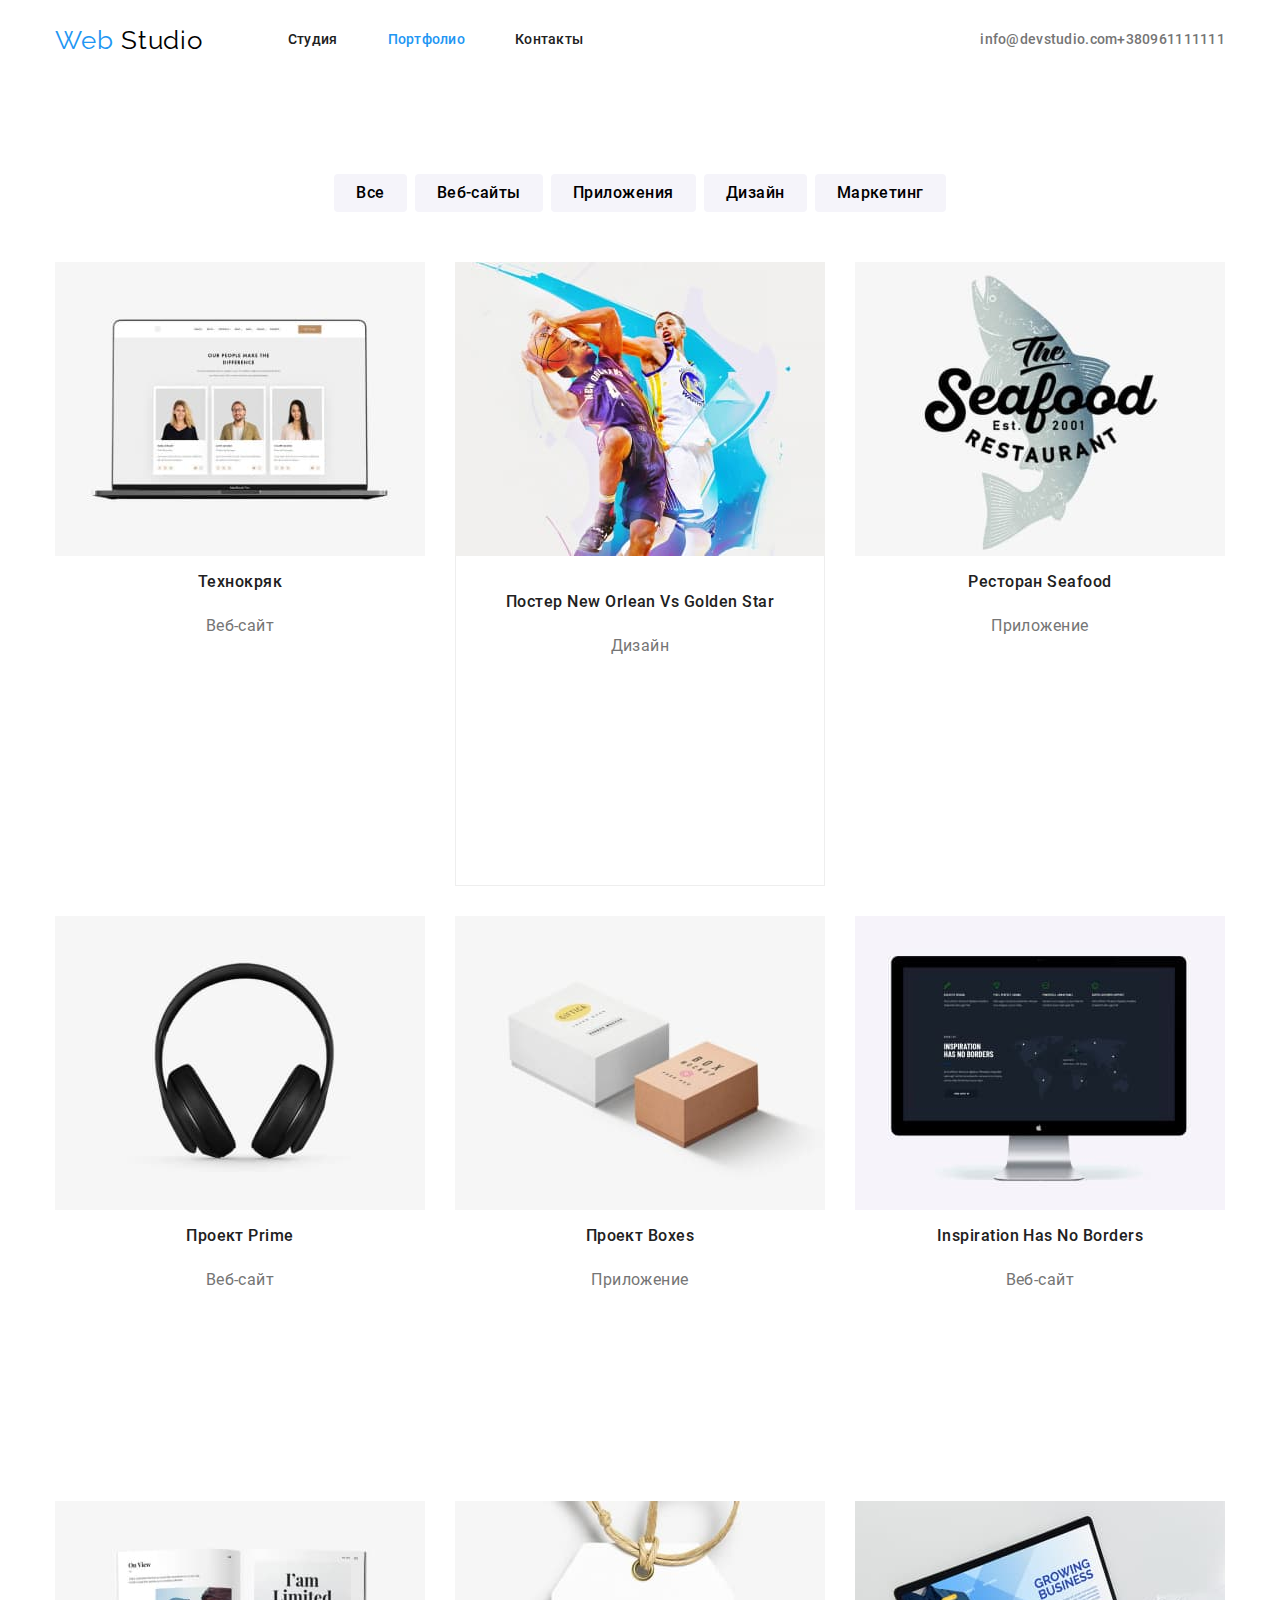
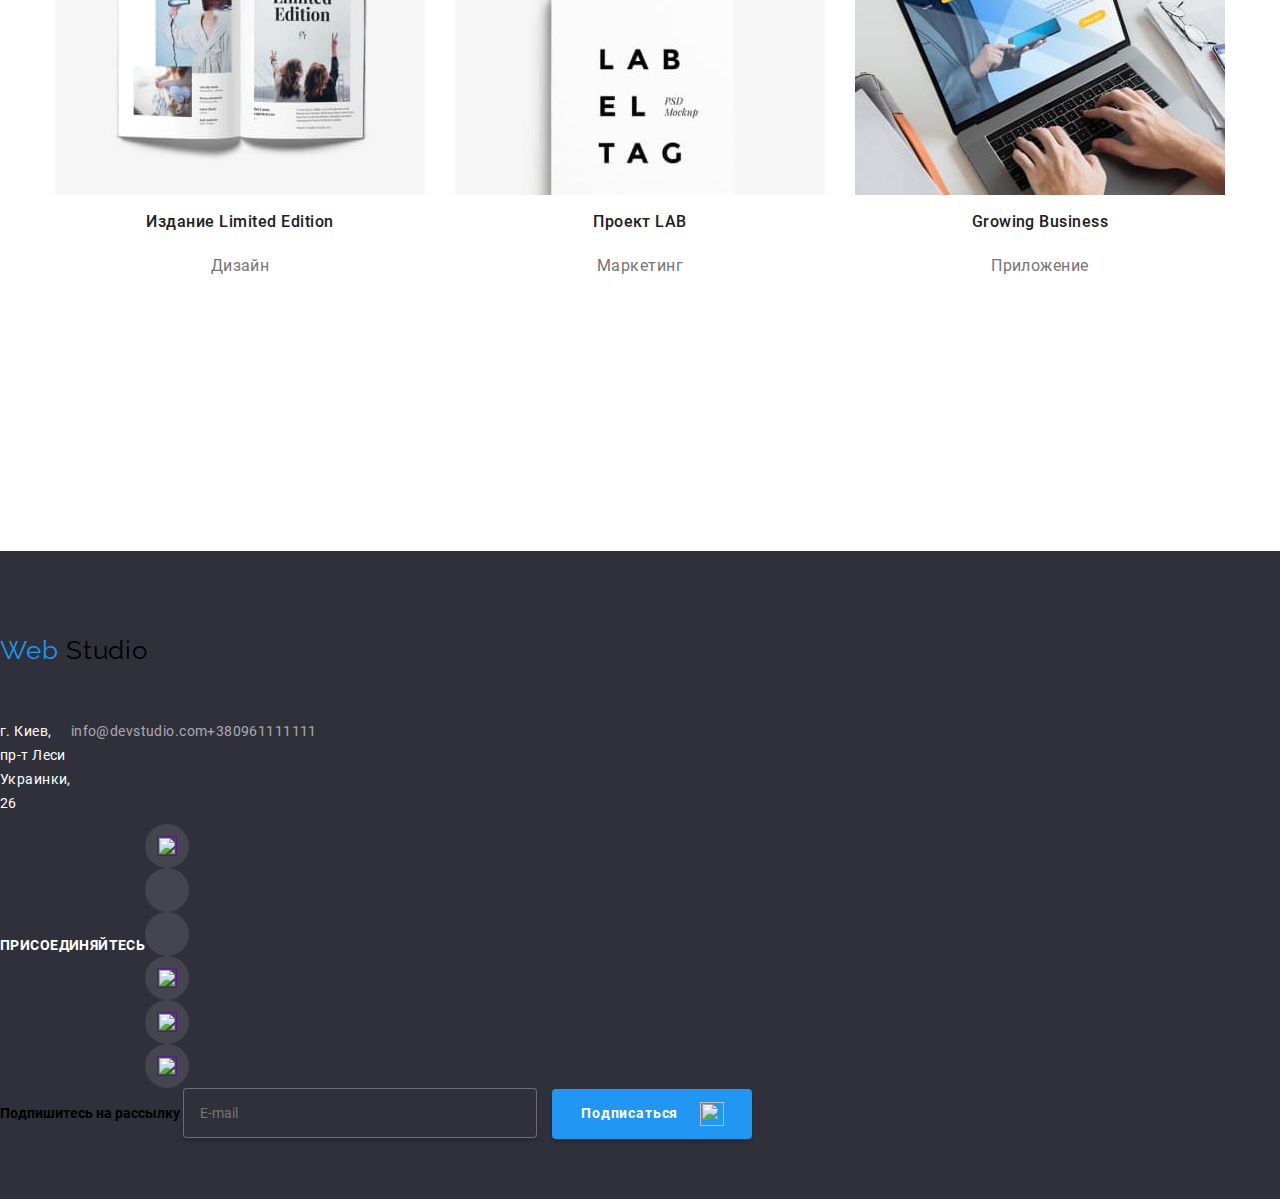
==== portfolio.html @ 59f8f601 "add files" ====
<!DOCTYPE html>
<html lang="ru">
<head>
    <meta charset="UTF-8"/>
    <meta name="viewport" content="width=device-width, initial-scale=1.0"/>
    <title lang="en"> Web Studio</title>
    <link href="https://fonts.googleapis.com/css2?family=Raleway:wght@700&family=Roboto:wght@400;500;700;900&display=swap" rel="stylesheet">
    <link rel="stylesheet" href="./css/normalize.css">
    <link rel="stylesheet" href="./css/style.css">
</head>
<body>
<!-- header-->
<header class="header">
    <div class="container">
        <nav class="navigation">
        <a class="logo link" href="./index.html" lang="en"><span class="logo-first-part">Web</span> Studio</a>
        <ul class="navigation-list list">
            <li class="navigation-item" ><a class="navigation-item-title link" href="./index.html">Студия</a></li>
            <li class="navigation-item"><a class="navigation-item-title link current" href="#">Портфолио</a></li>
            <li class="navigation-item"><a class="navigation-item-title link" href="">Контакты</a></li>
        </ul>
        </nav>
        <div class="header-contacts">
        <address class="header-contacts-block">
        <ul class="header-contacts-list list">
            <li class="header-contacts-item"><a class="header-contacts-item-title link" href="mailto:info@devstudio.com" lang="en">info@devstudio.com</a></li>
            <li class="header-contacts-item"><a class="header-contacts-item-title link" href="tel:+380961111111">+380961111111</a></li>
        </ul>
        </address>
        </div>
    </div>
    </header>
<!-- main -->
<main>
<section class="examples-filters-section section">
<h1 class="main-title" hidden>Наши работы</h1>
<!-- examples-filters-section -->
<div class="container">
<h2 class="examples-filters-section-title" hidden>Виды наших работ</h2>
<ul class="examples-filters-section-list list">
    <li class="examples-filters-section-item">
        <button class="button-filter" type="button">Все</button>
    </li>
    <li class="examples-filters-section-item">
        <button class="button-filter" type="button">Веб-сайты</button>
    </li>
    <li class="examples-filters-section-item">
        <button class="button-filter" type="button">Приложения</button>
    </li>
    <li class="examples-filters-section-item">
        <button class="button-filter" type="button">Дизайн</button>
    </li>
    <li class="examples-filters-section-item">
        <button class="button-filter" type="button">Маркетинг</button>
    </li>
</ul>
</div>
<!-- examples-section-->
<h2 class="examples-section-title" hidden>Примеры наших работ</h2>
<div class="container">
<ul class="examples-section-list list">
    <li class="examples-section-item">
        <a class="examples-section-item-link link" href="" target="_blank">
            <img src="./images/portfolio/Технокряк.jpg" alt="Технокряк" width="370" height="294">
            <h2 class="examples-section-item-title">Технокряк</h2>
            <p class="examples-section-item-type">Веб-сайт</p>
            <p class="examples-section-item-description">Технокряк это современная площадка распространения коронавируса. Компании используют эту платформу для цифрового шпионажа и атак на защищённые сервера конкурентов.</p>
        </a>
    </li>
    <li class="examples-section-item">
        <a class="examples-section-item-link link" href="" target="_blank">
            <img src="./images/portfolio/Постер New Orlean vs Golden Star.jpg" alt="Постер New Orlean vs Golden Star" width="370" height="294">
            <div class="examples-section-item-details">
            <h2 class="examples-section-item-title">Постер New Orlean vs Golden Star</h2>
            <p class="examples-section-item-type">Дизайн</p>
            <p class="examples-section-item-description">Технокряк это современная площадка распространения коронавируса. Компании используют эту платформу для цифрового шпионажа и атак на защищённые сервера конкурентов.</p>
            </div>
        </a>
    </li>
    <li class="examples-section-item">
        <a class="examples-section-item-link link" href="" target="_blank">
            <img src="./images/portfolio/Ресторан Seafood.jpg" alt="Ресторан Seafood" width="370" height="294">
            <h2 class="examples-section-item-title">Ресторан Seafood</h2>
            <p class="examples-section-item-type">Приложение</p>
            <p class="examples-section-item-description">Технокряк это современная площадка распространения коронавируса. Компании используют эту платформу для цифрового шпионажа и атак на защищённые сервера конкурентов.</p>
        </a>
    </li>
    <li class="examples-section-item">
        <a class="examples-section-item-link link" href="" target="_blank">
            <img src="./images/portfolio/Проект Prime.jpg" alt="Проект Prime" width="370" height="294">
            <h2 class="examples-section-item-title">Проект <span lang="en">Prime</span></h2>
            <p class="examples-section-item-type">Веб-сайт</p>
            <p class="examples-section-item-description">Технокряк это современная площадка распространения коронавируса. Компании используют эту платформу для цифрового шпионажа и атак на защищённые сервера конкурентов.</p>
        </a>
    </li>
    <li class="examples-section-item">
        <a class="examples-section-item-link link" href="" target="_blank">
            <img src="./images/portfolio/Проект Boxes.jpg" alt="Проект Boxes" width="370" height="294">
            <h2 class="examples-section-item-title">Проект <span lang="en">Boxes</span></h2>
            <p class="examples-section-item-type">Приложение</p>
            <p class="examples-section-item-description">Технокряк это современная площадка распространения коронавируса. Компании используют эту платформу для цифрового шпионажа и атак на защищённые сервера конкурентов.</p>
        </a>
    </li>
    <li class="examples-section-item">
        <a class="examples-section-item-link link" href="" target="_blank">
            <img src="./images/portfolio/Inspiration has no Borders.jpg" alt="Inspiration has no Borders" width="370" height="294">
            <h2 class="examples-section-item-title" lang="en">Inspiration has no Borders</h2>
            <p class="examples-section-item-type">Веб-сайт</p>
            <p class="examples-section-item-description">Технокряк это современная площадка распространения коронавируса. Компании используют эту платформу для цифрового шпионажа и атак на защищённые сервера конкурентов.</p>
        </a>
    </li>
    <li class="examples-section-item">
        <a class="examples-section-item-link link" href="" target="_blank">
            <img src="./images/portfolio/Издание Limited Edition.jpg" alt="Издание Limited Edition" width="370" height="294">
            <h2 class="examples-section-item-title">Издание <span lang="en">Limited Edition</span></h2>
            <p class="examples-section-item-type">Дизайн</p>
            <p class="examples-section-item-description">Технокряк это современная площадка распространения коронавируса. Компании используют эту платформу для цифрового шпионажа и атак на защищённые сервера конкурентов.</p>
        </a>
    </li>
    <li class="examples-section-item">
        <a class="examples-section-item-link link" href="" target="_blank">
            <img src="./images/portfolio/Проект LAB.jpg" alt="Проект LAB" width="370" height="294">
            <h2 class="examples-section-item-title">Проект <span lang="en">LAB</span></h2>
            <p class="examples-section-item-type">Маркетинг</p>
            <p class="examples-section-item-description">Технокряк это современная площадка распространения коронавируса. Компании используют эту платформу для цифрового шпионажа и атак на защищённые сервера конкурентов.</p>
        </a>
    </li>
    <li class="examples-section-item">
        <a class="examples-section-item-link link" href="" target="_blank">
            <img src="./images/portfolio/Growing Business.jpg" alt="Growing Business" width="370" height="294">
            <h2 class="examples-section-item-title" lang="en">Growing Business</h2>
            <p class="examples-section-item-type">Приложение</p>
            <p class="examples-section-item-description">Технокряк это современная площадка распространения коронавируса. Компании используют эту платформу для цифрового шпионажа и атак на защищённые сервера конкурентов.</p>
        </a>
    </li>
</ul>
</div>
</section>
</main>
<!-- footer -->
<footer class="footer">
<div class="footer-container">
<!--footer-contacts-block-->
<div class="footer-contacts-block">
<a class="logo link" href="./index.html" lang="en"><span class="logo-first-part">Web</span> Studio</a>
<address class="footer-contacts">
    <ul class="footer-contacts-list list">
        <li class="footer-contacts-list-item"><a class="footer-contacts-list-item-title-address link" href="https://goo.gl/maps/iPoMP3J4LoHtfxp78" target="_blank"> г. Киев, пр-т Леси Украинки, 26</a></li>
        <li class="footer-contacts-list-item"><a class="footer-contacts-list-item-title link" href="mailto:info@devstudio.com" lang="en">info@devstudio.com</a></li>
        <li class="footer-contacts-list-item"><a class="footer-contacts-list-item-title link" href="tel:+380961111111">+380961111111</a></li>
    </ul>
</address>
</div>
<!-- footer-social-links-list-block -->
<div class="footer-social-links-list-block">
<b class="footer-social-links-list-title">Присоединяйтесь</b>
<ul class="footer-social-links-list list">
    <li class="footer-social-links-list-item">
        <a class="footer-social-links-list-item-link" href="">
        <img class="footer-social-links-list-item-image" src="./images/main/instagram.svg">
    </li>
    <li class="footer-social-links-list-item">
        <a class="footer-social-links-list-item-link" href="">
        <img class="footer-social-links-list-item-image" src="./images/main/twitter.svg">
        </a>
    </li>
    <li class="footer-social-links-list-item">
        <a class="footer-social-links-list-item-link" href="">
        <img class="footer-social-links-list-item-image" src="./images/main/facebook.svg">
        </a>
    </li>
    <li class="footer-social-links-list-item">
        <a class="footer-social-links-list-item-link" href="">
        <img class="footer-social-links-list-item-image" src="./images/main/linkedin.svg">
        </a>
    </li>
</ul>
</div>
<!-- footer-subscription-block -->
<div class="footer-subscription">
    <b class="footer-subscription-title">Подпишитесь на рассылку</b>
    <div class="footer-subscription-input">
    <input class="action-email" type="text" name="mail" placeholder="E-mail" />
    <button class="subscription-button" type="submit">Подписаться
    <img class="footer-subscription-image-send" src="./images/main/footer-subscription-image-send.svg">
    </button>
    </div>
</div>
</div>
</footer>
</main>
</body>
</html>
---- css/style.css ----
/* raleway-700 - latin */
@font-face {
    font-family: 'Raleway';
    font-style: normal;
    font-weight: 700;
    src: local(''),
        url('../fonts/raleway-v17-latin-700.woff2') format('woff2'), /* Chrome 26+, Opera 23+, Firefox 39+ */
        url('../fonts/raleway-v17-latin-700.woff') format('woff'); /* Chrome 6+, Firefox 3.6+, IE 9+, Safari 5.1+ */}
/* roboto-regular - latin_cyrillic */
@font-face {
    font-family: 'Roboto';
    font-style: normal;
    font-weight: 400;
    src: local('Roboto'), local('Roboto-Regular'),
        url('../fonts/roboto-v20-latin_cyrillic-regular.woff2') format('woff2'), /* Chrome 26+, Opera 23+, Firefox 39+ */
        url('../fonts/roboto-v20-latin_cyrillic-regular.woff') format('woff'); /* Chrome 6+, Firefox 3.6+, IE 9+, Safari 5.1+ */}
/* roboto-500 - latin_cyrillic */
@font-face {
    font-family: 'Roboto';
    font-style: normal;
    font-weight: 500;
    src: local('Roboto Medium'), local('Roboto-Medium'),
        url('../fonts/roboto-v20-latin_cyrillic-500.woff2') format('woff2'), /* Chrome 26+, Opera 23+, Firefox 39+ */
        url('../fonts/roboto-v20-latin_cyrillic-500.woff') format('woff'); /* Chrome 6+, Firefox 3.6+, IE 9+, Safari 5.1+ */}
/* roboto-700 - latin_cyrillic */
@font-face {
    font-family: 'Roboto';
    font-style: normal;
    font-weight: 700;
    src: local('Roboto Bold'), local('Roboto-Bold'),
        url('../fonts/roboto-v20-latin_cyrillic-700.woff2') format('woff2'), /* Chrome 26+, Opera 23+, Firefox 39+ */
        url('../fonts/roboto-v20-latin_cyrillic-700.woff') format('woff'); /* Chrome 6+, Firefox 3.6+, IE 9+, Safari 5.1+ */}
  /* roboto-900 - latin_cyrillic */
@font-face {
    font-family: 'Roboto';
    font-style: normal;
    font-weight: 900;
    src: local('Roboto Black'), local('Roboto-Black'),
        url('../fonts/roboto-v20-latin_cyrillic-900.woff2') format('woff2'), /* Chrome 26+, Opera 23+, Firefox 39+ */
        url('../fonts/roboto-v20-latin_cyrillic-900.woff') format('woff'); /* Chrome 6+, Firefox 3.6+, IE 9+, Safari 5.1+ */}
:root {
    --main-font: 'Roboto', sans-serif;
    --secondary-font: 'Raleway', sans-serif;
    --dark-title-color: #212121;
    --light-title-color: #ffffff;
    --text-color: #757575;
    --accent-color: #2196F3;
    --footer-background-color: #2F303A;}
    /* --main-font: 'Roboto', sans-serif;
    --secondary-font: 'Raleway', sans-serif;
    --background-color-main: #e5e5e5;
    --background-color-grey: #f5f4fa;
    --background-color-transparent: 47, 48, 58, 0.8);
    --background-color-footer: #2f303a;
    --text-color-main: #757575;
    --text-color-dark: #212121;
    --text-color-white: #ffffff;
    --text-color-transparent: rgba(255, 255, 255, 0.6);
    --logo-color-black: #000000;
    --logo-color-white: #ffffff;
    --accent-color: #2196f3;
    --social-icon-link: #afb1b8;
    --border-bottom-color: #ececec;
    --border-footer-color: rgba(255, 255, 255, 0.1);
    --border-clients-color: #afb1b8;
    --border-team-color: #eeeeee;} */
html {
    box-sizing: border-box;}
*,
*:before,
*:after {
    box-sizing: inherit;}
body {
    font-family: var(--main-font);
    font-size: 14px;
    background-color: var(--background-color-main);
    color: var(--text-color-dark);}
    img {
        display: block;
    }
.link {
    text-decoration: none;
    display: block;}
    .current {
        text-decoration: none;}
.list {
    list-style: none;
    padding: 0;
    margin: 0;}
.container {
    width: 1200px;
    padding-left: 15px;
    padding-right: 15px;
    margin: 0 auto;}
.section {
    padding: 94px 0;
    text-align: center;
    }
/* index.html */
/* header */
.header .container {
    display: flex;
    align-items: center;}
.navigation {
    display: flex;
    align-items: center;}
.logo {
    margin-right: 85px;}
.logo,
.logo-first-part {
    font-family: var(--secondary-font);
    font-size: 26px;
    line-height: 1.19;
    letter-spacing: 0.03em;
    color: #000000;
    padding-top: 24px;
    padding-bottom: 24px;}
.logo-first-part {
    color: #2196F3;}
.navigation-list {
    display: flex;}
.navigation-item:not(:last-child) {
    margin-right: 50px;}
.header-contacts {
    margin-left: auto;}
.header-contacts-list {
    display: flex;}
.header-contacts-item


.header-contacts-item:not(:last-child) {
    margin-right: 50px;}
.navigation-item-title,
.header-contacts-item-title {
    font-family: var(--main-font);
    font-weight: 500;
    font-size: 14px;
    line-height: 1.14;
    letter-spacing: 0.02em;
    color: #212121;}
.navigation-item-title,
.header-contacts-item-title {
    padding-top: 32px;
    padding-bottom: 32px;}
.header-contacts-item-title {
    font-style: normal;
    color: #757575;}
.navigation-item-title:hover,
.navigation-item-title:focus,
.header-contacts-item-title:hover,
.header-contacts-item-title:focus {
    color: var(--accent-color);}
.navigation-item-title.current {
        color: var(--accent-color);}
/* main */
/* hero-section */
.hero-section {
    padding-top: 200px;
    padding-bottom: 200px;
    max-width: 1600px;
    height: 600px;
    margin-left: auto;
    margin-right: auto;
    background-image: linear-gradient(to right, rgba(47, 48, 58, 0.8), rgba(47, 48, 58, 0.8)), url(../images/hero/hero.jpg);}
.main-title {
    font-family: var(--main-font);
    font-weight: 900;
    font-size: 44px;
    line-height: 1.364;
    letter-spacing: 0.06em;
    text-transform: uppercase;
    color: var(--light-title-color);
    text-align: center;
    margin-top: 0px;
    margin-bottom: 30px;}
.modal-button {
    font-family: var(--main-font);
    font-weight: bold;
    font-size: 16px;
    line-height: 1.875;
    letter-spacing: 0.06em;
    background-color: #2196F3;
    color: #ffffff;
    display: block;
    padding-top: 10px;
    padding-left: 32px;
    padding-bottom: 10px;
    padding-right: 32px;
    margin-left: auto;
    margin-right: auto;
    border-radius: 4px;
    border-style: unset;}
.modal-button:hover,
.modal-button:focus {
    background-color: #ffffff;
    color: #2196F3;}
/* advantages-section */
.advantages-section {
    padding-top: 94px;
    padding-bottom: 94px;}
.advantages-section-list {
    display: flex;}
.advantages-section-list-item {
    width: 270px;
    height: 251px;}
.advantages-section-list-item:not(:last-child) {
    margin-right: 30px;}
.advantages-section-item-image {
    display: block;
    width: 270px;
    height: 120px;
    padding-top: 25px;
    padding-right: 100px;
    padding-bottom: 25px;
    padding-left: 100px;
    margin-bottom: 30px;
    background: #f5f4fa;
    border-radius: 4px;}
.advantages-section-item-title {
    font-family: var(--main-font);
    font-weight: bold;
    font-size: 14px;
    line-height: 1.14;
    letter-spacing: 0.03em;
    text-transform: uppercase;
    color: #212121;
    margin-bottom: 10px;}
.advantages-section-item-description {
    font-family: var(--main-font);
    font-weight: normal;
    font-size: 14px;
    line-height: 1.71;
    letter-spacing: 0.03em;
    color: var(--text-color);}
/* activities-section */
.activities-section {
    margin-bottom: 94px;}
.activities-section-title {
    font-family: var(--main-font);
    font-weight: bold;
    font-size: 36px;
    line-height: 1.167;
    letter-spacing: 0.03em;
    color: var(--dark-title-color);
    text-align: center;
    margin-bottom: 50px;}
.activities-section-list {
    display: flex;}
.activities-section-list-item {
    width: 370px;
    height: 294px;}
.activities-section-list-item:not(:last-child) {
    margin-right: 30px;}
.activities-section-list-item-title {
    font-family: var(--main-font);
    font-weight: bold;
    font-size: 14px;
    line-height: 1.14;
    letter-spacing: 0.03em;
    text-transform: uppercase;
    background-color: rgba(47, 48, 58, 0.8);
    color: #ffffff;
    text-align: center;
    justify-content: center;
    padding-top: 27px;
    padding-bottom: 27px;}
/* team-section */
.team-section {
    padding-top: 94px;
    padding-bottom: 94px;
    background-color: #f5f4fa;}
.team-section-title {
    font-family: var(--main-font);
    font-weight: bold;
    font-size: 36px;
    line-height: 1.16;
    letter-spacing: 0.03em;
    color: var(--dark-title-color);
    text-align: center;
    margin-bottom: 50px;}
.team-section-list {
    display: flex;
    margin-bottom: 94px}
.team-section-list-item {
    padding-bottom: 24px;
    background: #ffffff}
.team-section-list-item-image {
    display: block;
    margin-bottom: 30px;}
.team-section-list-item:not(:last-child) {
    margin-right: 30px;}
.team-section-list-item-title {
    font-family: var(--main-font);
    font-weight: 500;
    font-size: 16px;
    line-height: 1.1875;
    letter-spacing: 0.03em;
    color: #212121;
    margin-bottom: 10px;
    text-align: center;}
.team-section-item-description {
    font-family: var(--main-font);
    font-weight: normal;
    font-size: 16px;
    line-height: 1.1875;
    letter-spacing: 0.03em;
    color: var(--text-color);
    margin-bottom: 16px;
    text-align: center;}
.team-section-social-links-list {
    display: flex;
    width: 206px;
    height: 44px;;
    justify-content: space-around;}
.team-section-social-links-list-item:not(:last-child) {
    margin-right: 10px;}
/* clients-section */
.clients-section {
    padding-top: 94px;
    padding-bottom: 94px}
.clients-section-title {
    font-family: var(--main-font);
    font-weight: bold;
    font-size: 36px;
    line-height: 1.16;
    letter-spacing: 0.03em;
    color: var(--dark-title-color);
    text-align: center;
    margin-bottom: 50px;}
.clients-section-list {
    display: flex;
    justify-content: center;}
.clients-section-list-item {
    display: flex;
    justify-content: center;
    align-items: center;
    width: 170px;
    height: 90px;
    border: 1px solid #afb1b8;
    box-sizing: border-box;
    border-radius: 4px;}
.clients-section-list-item:not(:last-child) {
    margin-right: 30px;}
/* footer */
.footer {
    padding-top: 60px;
    padding-bottom: 60px;
    background-color: var(--footer-background-color);}
.footer .container {
    display: flex;
    align-items: center;
    justify-content: space-between;}
/* footer-contacts-block */
.footer-contacts-block {
    margin-right: 69px;}
.footer-contacts-block a.logo {
    margin: 0;}
.footer-contacts {
    width: 230px;
    margin-top: 20px;
    color: var(--light-title-color);
    font-style: normal;
    font-size: 14px;
    line-height: 1.71;
    letter-spacing: 0.03em;}
.footer-contacts-list {
    display: flex;
    justify-content: space-around;
    margin-top: 20px;}
.footer-contacts-list:not(:last-child) {
    margin-right: 10px;}
.footer-contacts-list-item-title-address {
    font-family: var(--main-font);
    font-style: normal;
    font-weight: normal;
    font-size: 14px;
    line-height: 1.71;
    letter-spacing: 0.03em;
    color: #ffffff;}
.footer-contacts-list-item-title {
    font-family: var(--main-font);
    font-style: normal;
    font-weight: normal;
    font-size: 14px;
    line-height: 1.71;
    letter-spacing: 0.03em;
    color: rgba(255, 255, 255, 0.6);}
/* footer-social-links-list-block */
.footer-social-links-list-block {
    display: flex;
    align-items: center;
    margin-right: 94px;}
.footer-social-links-list-item-link {
    display: flex;
    justify-content: center;
    align-items: center;
    height: 44px;
    width: 44px;
    background-color: rgba(255, 255, 255, 0.1);
    background-size: 44px;
    border-radius: 50%;
    transition: all 250ms cubic-bezier(0.4, 0, 0.2, 1);}
.footer-social-links-list-item-link:hover,
.footer-social-links-list-item-link:focus {
    background-color: var(--accent-color);
    background-size: 44px;
    border-radius: 50%;}
.footer-social-links-list-item-image {
    width: 20px;
    height: 20px;
    fill: var(--light-title-color);}
.footer-contacts-list-item {
    font-family: var(--main-font);
    font-weight: normal;
    font-size: 14px;
    line-height: 1.71;
    letter-spacing: 0.03em;
    margin-top: 10px;
    display: column;
    color: rgba(255, 255, 255, 0.6);
    transition: color 250ms cubic-bezier(0.4, 0, 0.2, 1);}
.footer-contacts-list-item:not(:last-child) {
    margin-bottom: 9px;}
.footer-contacts-list-item:hover,
.footer-contacts-list-item:focus {
    color: var(--accent-color);}
.footer-social-links-list-title {
    display: block;
    font-family: var(--main-font);
    letter-spacing: 0.03em;
    margin-top: 0;
    margin-bottom: 20px;
    color: var(--light-title-color);
    font-weight: 700;
    font-size: 14px;
    line-height: 1.14;
    text-transform: uppercase;}
/* footer-subscription */
.action-email {
    height: 50px;
    width: 354px;
    padding: 16px;
    margin-right: 12px;
    color: rgba(255, 255, 255, 0.6);
    border: 1px solid rgba(255, 255, 255, 0.3);
    box-sizing: border-box;
    box-shadow: 0px 4px 4px rgba(0, 0, 0, 0.15);
    border-radius: 4px;
    background-color: var(--footer-background-color);}
.action-email:not(:placeholder-shown):focus {
    background-color: var(--footer-background-color);
    color: rgba(255, 255, 255, 0.6);}
.footer-subscription-input {
    display: inline-block;}
.footer-subscription .subscription-button {
    position: relative;
    height: 50px;
    text-align: left;
    padding-left: 29px;}
.footer-subscription-image-send {
    position: absolute;
    right: 28px;
    bottom: 13px;
    height: 24px;
    width: 24px;
    fill: var(--light-title-color);}
.subscription-button {
    padding-top: 10px;
    padding-bottom: 10px;
    width: 200px;
    font-weight: 700;
    line-height: 1.88;
    letter-spacing: 0.06em;
    border: 0;
    color: var(--light-title-color);
    background: var(--accent-color);
    box-shadow: 0px 4px 4px rgba(0, 0, 0, 0.15);
    border-radius: 4px;}

/* portfolio.html */
/* main */
.button-filter {
    font-family: var(--main-font);
    font-weight: 500;
    font-size: 16px;
    line-height: 1.625;
    letter-spacing: 0.03em;
    color: #212121;}
/* examples-filters-section */
.examples-filters-section .section {
    padding-top: 93px;
    padding-bottom: 94px;}
.examples-filters-section-list {
    display: flex;
    justify-content: center;
    margin-bottom: 50px;}
.examples-filters-section-item .button-filter {
    padding-top: 6px;
    padding-left: 22px;
    padding-bottom: 6px;
    padding-right: 22px;}
.examples-filters-section-item:not(:last-child) {
    margin-right: 8px;}
.button-filter {
    font-weight: 500;
    font-size: 16px;
    line-height: 1.625;
    text-align: center;
    color: var(--filter-btn-white-theme-color);
    background: #f5f4fa;
    border-radius: 4px;
    border: none;}
.button-filter:hover,
.button-filter:focus {
    background-color: var(--accent-color);
    color: var(--light-title-color);}
/* examples-section */
.examples-section-list {
    display: flex;
    flex-wrap: wrap;}
.examples-section-item {
    display: block;
    width: calc((100% - 60px) / 3);
    margin-right: 30px;
    margin-bottom: 30px;
    background: #ffffff;
    transition: color 250ms cubic-bezier(0.4, 0, 0.2, 1)}
.examples-section-item:nth-child(3n) {
    margin-right: 0;}
.examples-section-item:nth-last-child(-n + 3) {
    margin-bottom: 0;}
.examples-section-item-details{
    border-right: 1px solid #eeeeee;
    border-bottom: 1px solid #eeeeee;
    border-left: 1px solid #eeeeee;
    padding-top: 20px;
    padding-left: 24px;
    padding-bottom: 20px;
    padding-right: 24px;}
.examples-section-item .examples-section-item-title {
    font-family: var(--main-font);
    font-weight: 500;
    font-size: 16px;
    line-height: 1.625;
    letter-spacing: 0.03em;
    text-transform: capitalize;
    color: #212121;
    margin-bottom: 4px;}
.examples-section-item .examples-section-item-type {
    font-family: var(--main-font);
    font-weight: normal;
    font-size: 16px;
    line-height: 1.875;
    letter-spacing: 0.03em;
    color: var(--text-color);}
.examples-section-item-description {
    font-family: var(--main-font);
    font-weight: 400;
    font-size: 18px;
    line-height: 1.556;
    letter-spacing: 0.03em;
    color: #ffffff;
    transition: color 250ms cubic-bezier(0.4, 0, 0.2, 1)}
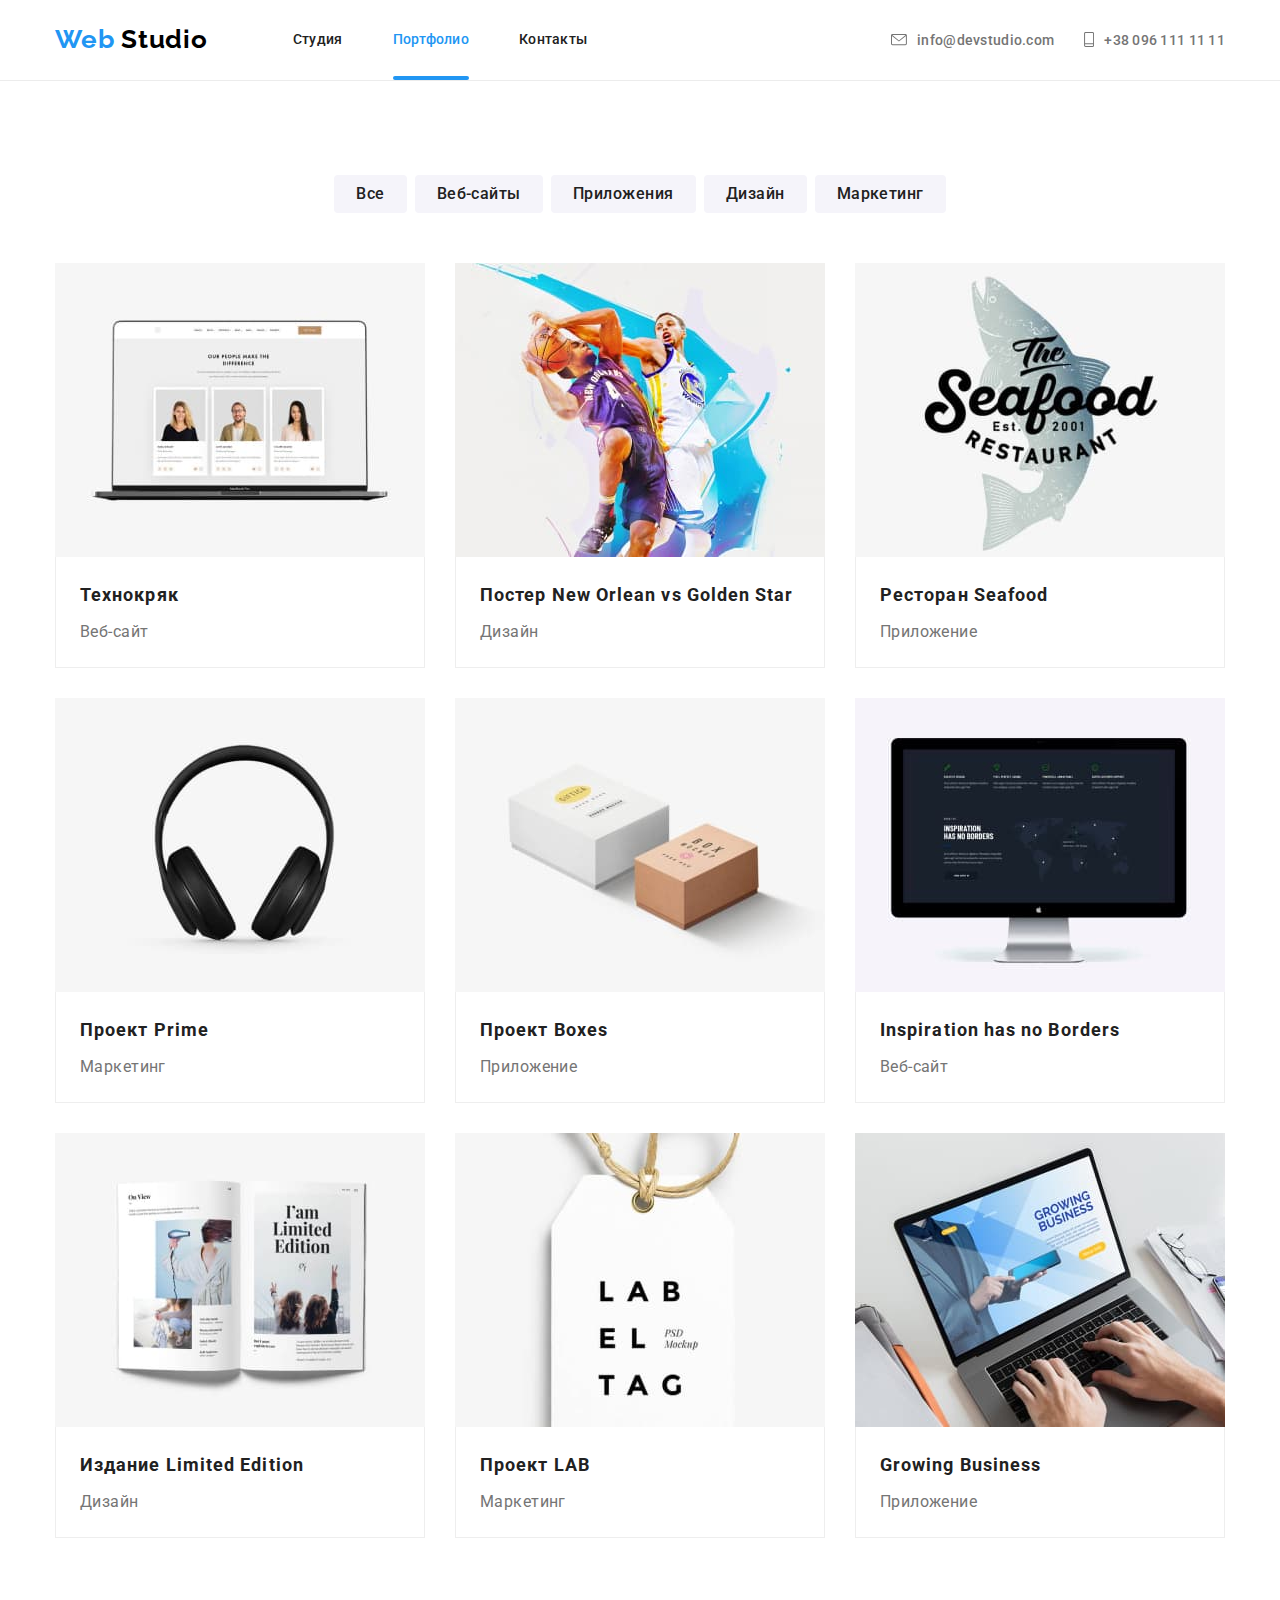
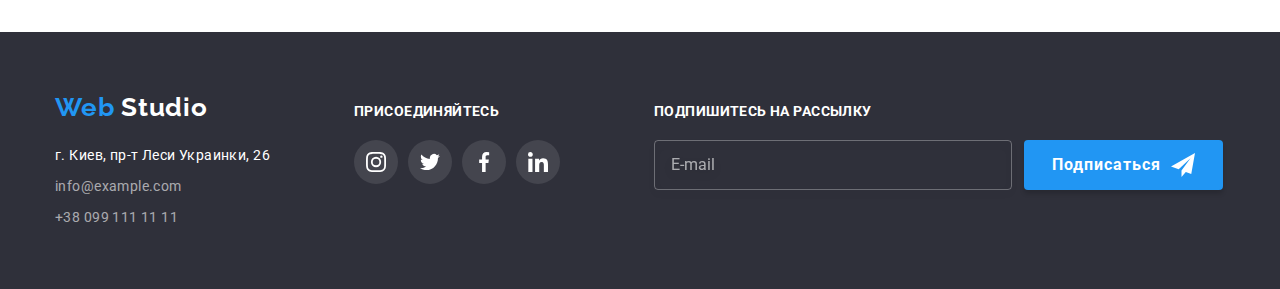
==== commit fbeb6fe0: "update files" ====
--- a/portfolio.html
+++ b/portfolio.html
@@ -1,193 +1,423 @@
 <!DOCTYPE html>
 <html lang="ru">
-<head>
-    <meta charset="UTF-8"/>
-    <meta name="viewport" content="width=device-width, initial-scale=1.0"/>
-    <title lang="en"> Web Studio</title>
-    <link href="https://fonts.googleapis.com/css2?family=Raleway:wght@700&family=Roboto:wght@400;500;700;900&display=swap" rel="stylesheet">
-    <link rel="stylesheet" href="./css/normalize.css">
-    <link rel="stylesheet" href="./css/style.css">
-</head>
-<body>
-<!-- header-->
-<header class="header">
-    <div class="container">
-        <nav class="navigation">
-        <a class="logo link" href="./index.html" lang="en"><span class="logo-first-part">Web</span> Studio</a>
-        <ul class="navigation-list list">
-            <li class="navigation-item" ><a class="navigation-item-title link" href="./index.html">Студия</a></li>
-            <li class="navigation-item"><a class="navigation-item-title link current" href="#">Портфолио</a></li>
-            <li class="navigation-item"><a class="navigation-item-title link" href="">Контакты</a></li>
+  <head>
+    <meta charset="UTF-8" />
+    <meta name="viewport" content="width=device-width, initial-scale=1.0" />
+    <title>Портфолио</title>
+    <link
+      href="https://fonts.googleapis.com/css2?family=Raleway:wght@700&family=Roboto:wght@400;500;700&display=swap"
+      rel="stylesheet"
+    />
+    <link
+      rel="stylesheet"
+      href="https://cdnjs.cloudflare.com/ajax/libs/modern-normalize/0.6.0/modern-normalize.min.css"
+    />
+    <!-- <link rel="stylesheet" href="./css/styles.css" /> -->
+    <link rel="stylesheet" href="./css/main.min.css" />
+  </head>
+
+  <body>
+    <!-- Header -->
+
+    <header class="page-header">
+      <div class="container main-nav">
+        <nav class="main-nav">
+          <a href="./index.html" lang="en" class="logo"
+            >Web <span class="primary-color">Studio</span></a
+          >
+          <ul class="site-nav list">
+            <li class="item">
+              <a href="./index.html" class="link">Студия</a>
+            </li>
+            <li class="item relative">
+              <a href="./portfolio.html" class="link current">Портфолио</a>
+            </li>
+            <li class="item"><a href="" class="link">Контакты</a></li>
+          </ul>
+        </nav>
+
+        <!-- Auth-nav -->
+
+        <ul class="auth-nav list">
+          <li class="item">
+            <a class="link" href="mailto:info@devstudio.com" lang="en"
+              ><span>
+                <svg class="link-icon" width="16" height="12">
+                  <use
+                    href="./images/sprite.svg#header_email"
+                  ></use></svg></span
+              >info@devstudio.com</a
+            >
+          </li>
+          <li class="item">
+            <a class="link" href="tel:+380961111111"
+              ><span>
+                <svg class="link-icon" width="10" height="15">
+                  <use href="./images/sprite.svg#header_tel"></use></svg></span
+              >+38 096 111 11 11</a
+            >
+          </li>
         </ul>
-        </nav>
-        <div class="header-contacts">
-        <address class="header-contacts-block">
-        <ul class="header-contacts-list list">
-            <li class="header-contacts-item"><a class="header-contacts-item-title link" href="mailto:info@devstudio.com" lang="en">info@devstudio.com</a></li>
-            <li class="header-contacts-item"><a class="header-contacts-item-title link" href="tel:+380961111111">+380961111111</a></li>
-        </ul>
-        </address>
+      </div>
+    </header>
+
+    <main class="page-main border-top">
+      <!-- Portfolio -->
+
+      <section class="section">
+        <div class="container">
+          <h1 hidden>Портфолио</h1>
+          <ul class="filter-list list">
+            <li class="item">
+              <button type="button" class="button filter">Все</button>
+            </li>
+            <li class="item">
+              <button type="button" class="button filter">Веб-сайты</button>
+            </li>
+            <li class="item">
+              <button type="button" class="button filter">Приложения</button>
+            </li>
+            <li class="item">
+              <button type="button" class="button filter">Дизайн</button>
+            </li>
+            <li class="item">
+              <button type="button" class="button filter">Маркетинг</button>
+            </li>
+          </ul>
+
+          <ul class="portfolio-list list">
+            <li class="item">
+              <a href="" class="product">
+                <div class="product-thumb">
+                  <img
+                    class="image"
+                    src="./images/portfolio/img-portfolio_01.jpg"
+                    alt="Ноутбук с сайтом на экране"
+                    width="370"
+                    height="294"
+                  />
+                  <div class="product-overlay">
+                    <p class="hover-text">
+                      Технокряк это современная площадка распространения
+                      коронавируса. Компании используют эту платформу для
+                      цифрового шпионажа и атак на защищённые сервера
+                      конкурентов.
+                    </p>
+                  </div>
+                </div>
+                <div class="product-meta">
+                  <h3 class="title">Технокряк</h3>
+                  <p class="text">Веб-сайт</p>
+                </div>
+              </a>
+            </li>
+
+            <li class="item">
+              <a href="" class="product">
+                <div class="product-thumb">
+                  <img
+                    class="image"
+                    src="./images/portfolio/img-portfolio_02.jpg"
+                    alt="Баскетболисты в прыжке"
+                    width="370"
+                    height="294"
+                  />
+                  <div class="product-overlay">
+                    <p class="hover-text">
+                      Технокряк это современная площадка распространения
+                      коронавируса. Компании используют эту платформу для
+                      цифрового шпионажа и атак на защищённые сервера
+                      конкурентов.
+                    </p>
+                  </div>
+                </div>
+                <div class="product-meta">
+                  <h3 class="title">
+                    Постер <span lang="en">New Orlean vs Golden Star</span>
+                  </h3>
+                  <p class="text">Дизайн</p>
+                </div>
+              </a>
+            </li>
+
+            <li class="item">
+              <a href="" class="product">
+                <div class="product-thumb">
+                  <img
+                    class="image"
+                    src="./images/portfolio/img-portfolio_03.jpg"
+                    alt="Логотип ресторана с рыбой"
+                    width="370"
+                    height="294"
+                  />
+                  <div class="product-overlay">
+                    <p class="hover-text">
+                      Технокряк это современная площадка распространения
+                      коронавируса. Компании используют эту платформу для
+                      цифрового шпионажа и атак на защищённые сервера
+                      конкурентов.
+                    </p>
+                  </div>
+                </div>
+                <div class="product-meta">
+                  <h3 class="title">Ресторан <span lang="en">Seafood</span></h3>
+                  <p class="text">Приложение</p>
+                </div>
+              </a>
+            </li>
+
+            <li class="item">
+              <a href="" class="product">
+                <div class="product-thumb">
+                  <img
+                    class="image"
+                    src="./images/portfolio/img-portfolio_04.jpg"
+                    alt="Наушники"
+                    width="370"
+                    height="294"
+                  />
+                  <div class="product-overlay">
+                    <p class="hover-text">
+                      Технокряк это современная площадка распространения
+                      коронавируса. Компании используют эту платформу для
+                      цифрового шпионажа и атак на защищённые сервера
+                      конкурентов.
+                    </p>
+                  </div>
+                </div>
+                <div class="product-meta">
+                  <h3 class="title">Проект <span lang="en">Prime</span></h3>
+                  <p class="text">Маркетинг</p>
+                </div>
+              </a>
+            </li>
+
+            <li class="item">
+              <a href="" class="product">
+                <div class="product-thumb">
+                  <img
+                    class="image"
+                    src="./images/portfolio/img-portfolio_05.jpg"
+                    alt="Две коробки разных цветов"
+                    width="370"
+                    height="294"
+                  />
+                  <div class="product-overlay">
+                    <p class="hover-text">
+                      Технокряк это современная площадка распространения
+                      коронавируса. Компании используют эту платформу для
+                      цифрового шпионажа и атак на защищённые сервера
+                      конкурентов.
+                    </p>
+                  </div>
+                </div>
+                <div class="product-meta">
+                  <h3 class="title">Проект <span lang="en">Boxes</span></h3>
+                  <p class="text">Приложение</p>
+                </div>
+              </a>
+            </li>
+
+            <li class="item">
+              <a href="" class="product">
+                <div class="product-thumb">
+                  <img
+                    class="image"
+                    src="./images/portfolio/img-portfolio_06.jpg"
+                    alt="Компьютер Apple iMac"
+                    width="370"
+                    height="294"
+                  />
+                  <div class="product-overlay">
+                    <p class="hover-text">
+                      Технокряк это современная площадка распространения
+                      коронавируса. Компании используют эту платформу для
+                      цифрового шпионажа и атак на защищённые сервера
+                      конкурентов.
+                    </p>
+                  </div>
+                </div>
+                <div class="product-meta">
+                  <h3 class="title">Inspiration has no Borders</h3>
+                  <p class="text">Веб-сайт</p>
+                </div>
+              </a>
+            </li>
+
+            <li class="item">
+              <a href="" class="product">
+                <div class="product-thumb">
+                  <img
+                    class="image"
+                    src="./images/portfolio/img-portfolio_07.jpg"
+                    alt="Открытый журнал с картинками"
+                    width="370"
+                    height="294"
+                  />
+                  <div class="product-overlay">
+                    <p class="hover-text">
+                      Технокряк это современная площадка распространения
+                      коронавируса. Компании используют эту платформу для
+                      цифрового шпионажа и атак на защищённые сервера
+                      конкурентов.
+                    </p>
+                  </div>
+                </div>
+                <div class="product-meta">
+                  <h3 class="title">
+                    Издание <span lang="en">Limited Edition</span>
+                  </h3>
+                  <p class="text">Дизайн</p>
+                </div>
+              </a>
+            </li>
+
+            <li class="item">
+              <a href="" class="product">
+                <div class="product-thumb">
+                  <img
+                    class="image"
+                    src="./images/portfolio/img-portfolio_08.jpg"
+                    alt="Этикетка с надписью"
+                    width="370"
+                    height="294"
+                  />
+                  <div class="product-overlay">
+                    <p class="hover-text">
+                      Технокряк это современная площадка распространения
+                      коронавируса. Компании используют эту платформу для
+                      цифрового шпионажа и атак на защищённые сервера
+                      конкурентов.
+                    </p>
+                  </div>
+                </div>
+                <div class="product-meta">
+                  <h3 class="title">Проект <span lang="en">LAB</span></h3>
+                  <p class="text">Маркетинг</p>
+                </div>
+              </a>
+            </li>
+
+            <li class="item">
+              <a href="" class="product">
+                <div class="product-thumb">
+                  <img
+                    class="image"
+                    src="./images/portfolio/img-portfolio_09.jpg"
+                    alt="Печатает на ноутбуке"
+                    width="370"
+                    height="294"
+                  />
+                  <div class="product-overlay">
+                    <p class="hover-text">
+                      Технокряк это современная площадка распространения
+                      коронавируса. Компании используют эту платформу для
+                      цифрового шпионажа и атак на защищённые сервера
+                      конкурентов.
+                    </p>
+                  </div>
+                </div>
+                <div class="product-meta">
+                  <h3 class="title">
+                    Growing Business
+                  </h3>
+                  <p class="text">Приложение</p>
+                </div>
+              </a>
+            </li>
+          </ul>
         </div>
-    </div>
-    </header>
-<!-- main -->
-<main>
-<section class="examples-filters-section section">
-<h1 class="main-title" hidden>Наши работы</h1>
-<!-- examples-filters-section -->
-<div class="container">
-<h2 class="examples-filters-section-title" hidden>Виды наших работ</h2>
-<ul class="examples-filters-section-list list">
-    <li class="examples-filters-section-item">
-        <button class="button-filter" type="button">Все</button>
-    </li>
-    <li class="examples-filters-section-item">
-        <button class="button-filter" type="button">Веб-сайты</button>
-    </li>
-    <li class="examples-filters-section-item">
-        <button class="button-filter" type="button">Приложения</button>
-    </li>
-    <li class="examples-filters-section-item">
-        <button class="button-filter" type="button">Дизайн</button>
-    </li>
-    <li class="examples-filters-section-item">
-        <button class="button-filter" type="button">Маркетинг</button>
-    </li>
-</ul>
-</div>
-<!-- examples-section-->
-<h2 class="examples-section-title" hidden>Примеры наших работ</h2>
-<div class="container">
-<ul class="examples-section-list list">
-    <li class="examples-section-item">
-        <a class="examples-section-item-link link" href="" target="_blank">
-            <img src="./images/portfolio/Технокряк.jpg" alt="Технокряк" width="370" height="294">
-            <h2 class="examples-section-item-title">Технокряк</h2>
-            <p class="examples-section-item-type">Веб-сайт</p>
-            <p class="examples-section-item-description">Технокряк это современная площадка распространения коронавируса. Компании используют эту платформу для цифрового шпионажа и атак на защищённые сервера конкурентов.</p>
-        </a>
-    </li>
-    <li class="examples-section-item">
-        <a class="examples-section-item-link link" href="" target="_blank">
-            <img src="./images/portfolio/Постер New Orlean vs Golden Star.jpg" alt="Постер New Orlean vs Golden Star" width="370" height="294">
-            <div class="examples-section-item-details">
-            <h2 class="examples-section-item-title">Постер New Orlean vs Golden Star</h2>
-            <p class="examples-section-item-type">Дизайн</p>
-            <p class="examples-section-item-description">Технокряк это современная площадка распространения коронавируса. Компании используют эту платформу для цифрового шпионажа и атак на защищённые сервера конкурентов.</p>
-            </div>
-        </a>
-    </li>
-    <li class="examples-section-item">
-        <a class="examples-section-item-link link" href="" target="_blank">
-            <img src="./images/portfolio/Ресторан Seafood.jpg" alt="Ресторан Seafood" width="370" height="294">
-            <h2 class="examples-section-item-title">Ресторан Seafood</h2>
-            <p class="examples-section-item-type">Приложение</p>
-            <p class="examples-section-item-description">Технокряк это современная площадка распространения коронавируса. Компании используют эту платформу для цифрового шпионажа и атак на защищённые сервера конкурентов.</p>
-        </a>
-    </li>
-    <li class="examples-section-item">
-        <a class="examples-section-item-link link" href="" target="_blank">
-            <img src="./images/portfolio/Проект Prime.jpg" alt="Проект Prime" width="370" height="294">
-            <h2 class="examples-section-item-title">Проект <span lang="en">Prime</span></h2>
-            <p class="examples-section-item-type">Веб-сайт</p>
-            <p class="examples-section-item-description">Технокряк это современная площадка распространения коронавируса. Компании используют эту платформу для цифрового шпионажа и атак на защищённые сервера конкурентов.</p>
-        </a>
-    </li>
-    <li class="examples-section-item">
-        <a class="examples-section-item-link link" href="" target="_blank">
-            <img src="./images/portfolio/Проект Boxes.jpg" alt="Проект Boxes" width="370" height="294">
-            <h2 class="examples-section-item-title">Проект <span lang="en">Boxes</span></h2>
-            <p class="examples-section-item-type">Приложение</p>
-            <p class="examples-section-item-description">Технокряк это современная площадка распространения коронавируса. Компании используют эту платформу для цифрового шпионажа и атак на защищённые сервера конкурентов.</p>
-        </a>
-    </li>
-    <li class="examples-section-item">
-        <a class="examples-section-item-link link" href="" target="_blank">
-            <img src="./images/portfolio/Inspiration has no Borders.jpg" alt="Inspiration has no Borders" width="370" height="294">
-            <h2 class="examples-section-item-title" lang="en">Inspiration has no Borders</h2>
-            <p class="examples-section-item-type">Веб-сайт</p>
-            <p class="examples-section-item-description">Технокряк это современная площадка распространения коронавируса. Компании используют эту платформу для цифрового шпионажа и атак на защищённые сервера конкурентов.</p>
-        </a>
-    </li>
-    <li class="examples-section-item">
-        <a class="examples-section-item-link link" href="" target="_blank">
-            <img src="./images/portfolio/Издание Limited Edition.jpg" alt="Издание Limited Edition" width="370" height="294">
-            <h2 class="examples-section-item-title">Издание <span lang="en">Limited Edition</span></h2>
-            <p class="examples-section-item-type">Дизайн</p>
-            <p class="examples-section-item-description">Технокряк это современная площадка распространения коронавируса. Компании используют эту платформу для цифрового шпионажа и атак на защищённые сервера конкурентов.</p>
-        </a>
-    </li>
-    <li class="examples-section-item">
-        <a class="examples-section-item-link link" href="" target="_blank">
-            <img src="./images/portfolio/Проект LAB.jpg" alt="Проект LAB" width="370" height="294">
-            <h2 class="examples-section-item-title">Проект <span lang="en">LAB</span></h2>
-            <p class="examples-section-item-type">Маркетинг</p>
-            <p class="examples-section-item-description">Технокряк это современная площадка распространения коронавируса. Компании используют эту платформу для цифрового шпионажа и атак на защищённые сервера конкурентов.</p>
-        </a>
-    </li>
-    <li class="examples-section-item">
-        <a class="examples-section-item-link link" href="" target="_blank">
-            <img src="./images/portfolio/Growing Business.jpg" alt="Growing Business" width="370" height="294">
-            <h2 class="examples-section-item-title" lang="en">Growing Business</h2>
-            <p class="examples-section-item-type">Приложение</p>
-            <p class="examples-section-item-description">Технокряк это современная площадка распространения коронавируса. Компании используют эту платформу для цифрового шпионажа и атак на защищённые сервера конкурентов.</p>
-        </a>
-    </li>
-</ul>
-</div>
-</section>
-</main>
-<!-- footer -->
-<footer class="footer">
-<div class="footer-container">
-<!--footer-contacts-block-->
-<div class="footer-contacts-block">
-<a class="logo link" href="./index.html" lang="en"><span class="logo-first-part">Web</span> Studio</a>
-<address class="footer-contacts">
-    <ul class="footer-contacts-list list">
-        <li class="footer-contacts-list-item"><a class="footer-contacts-list-item-title-address link" href="https://goo.gl/maps/iPoMP3J4LoHtfxp78" target="_blank"> г. Киев, пр-т Леси Украинки, 26</a></li>
-        <li class="footer-contacts-list-item"><a class="footer-contacts-list-item-title link" href="mailto:info@devstudio.com" lang="en">info@devstudio.com</a></li>
-        <li class="footer-contacts-list-item"><a class="footer-contacts-list-item-title link" href="tel:+380961111111">+380961111111</a></li>
-    </ul>
-</address>
-</div>
-<!-- footer-social-links-list-block -->
-<div class="footer-social-links-list-block">
-<b class="footer-social-links-list-title">Присоединяйтесь</b>
-<ul class="footer-social-links-list list">
-    <li class="footer-social-links-list-item">
-        <a class="footer-social-links-list-item-link" href="">
-        <img class="footer-social-links-list-item-image" src="./images/main/instagram.svg">
-    </li>
-    <li class="footer-social-links-list-item">
-        <a class="footer-social-links-list-item-link" href="">
-        <img class="footer-social-links-list-item-image" src="./images/main/twitter.svg">
-        </a>
-    </li>
-    <li class="footer-social-links-list-item">
-        <a class="footer-social-links-list-item-link" href="">
-        <img class="footer-social-links-list-item-image" src="./images/main/facebook.svg">
-        </a>
-    </li>
-    <li class="footer-social-links-list-item">
-        <a class="footer-social-links-list-item-link" href="">
-        <img class="footer-social-links-list-item-image" src="./images/main/linkedin.svg">
-        </a>
-    </li>
-</ul>
-</div>
-<!-- footer-subscription-block -->
-<div class="footer-subscription">
-    <b class="footer-subscription-title">Подпишитесь на рассылку</b>
-    <div class="footer-subscription-input">
-    <input class="action-email" type="text" name="mail" placeholder="E-mail" />
-    <button class="subscription-button" type="submit">Подписаться
-    <img class="footer-subscription-image-send" src="./images/main/footer-subscription-image-send.svg">
-    </button>
-    </div>
-</div>
-</div>
-</footer>
-</main>
-</body>
-</html>+      </section>
+    </main>
+
+    <!-- Footer -->
+
+    <footer class="page-footer">
+      <div class="container">
+        <div class="contacts">
+          <a href="./index.html" lang="en" class="logo"
+            >Web <span class="secondary-color">Studio</span></a
+          >
+          <address>
+            <ul class="footer-list list">
+              <li class="item">
+                <a class="link" href="https://goo.gl/maps/2AdMaQLh5SNtWvxw7">
+                  <span class="google-map">
+                    г. Киев, пр-т Леси Украинки, 26</span
+                  >
+                </a>
+              </li>
+              <li class="item">
+                <a class="link" href="mailto:info@example.com">
+                  <span class="contacts-text">info@example.com</span>
+                </a>
+              </li>
+              <li class="item">
+                <a class="link" href="tel:+380991111111">
+                  <span class="contacts-text">+38 099 111 11 11</span>
+                </a>
+              </li>
+            </ul>
+          </address>
+        </div>
+
+        <div class="join">
+          <b class="subtitle">Присоединяйтесь</b>
+          <ul class="join-set list">
+            <li class="item">
+              <a class="button" href="" aria-label="инстаграм">
+                <svg class="button-icon" width="20" height="20">
+                  <use href="./images/sprite.svg#footer_instagram"></use>
+                </svg>
+              </a>
+            </li>
+            <li class="item">
+              <a class="button" href="" aria-label="твиттер">
+                <svg class="button-icon" width="20" height="20">
+                  <use href="./images/sprite.svg#footer_twitter"></use>
+                </svg>
+              </a>
+            </li>
+            <li class="item">
+              <a class="button" href="" aria-label="фейсбук">
+                <svg class="button-icon" width="20" height="20">
+                  <use href="./images/sprite.svg#footer_facebook"></use>
+                </svg>
+              </a>
+            </li>
+            <li class="item">
+              <a class="button" href="" aria-label="линкедин">
+                <svg class="button-icon" width="20" height="20">
+                  <use href="./images/sprite.svg#footer_linkedin"></use>
+                </svg>
+              </a>
+            </li>
+          </ul>
+        </div>
+
+        <div class="mailing">
+          <b class="subtitle">Подпишитесь на рассылку</b>
+          <form class="mailing-form">
+            <label class="mailing-label"></label>
+            <input
+              type="email"
+              class="mailing-input"
+              name="mailing"
+              placeholder="E-mail"
+            />
+            <button class="mailing-submit">Подписаться</button>
+          </form>
+        </div>
+      </div>
+    </footer>
+
+    <!-- js для автовычесления высоты Header -->
+
+    <script>
+      const { height: pageHeaderHeight } = document
+        .querySelector(".page-header")
+        .getBoundingClientRect();
+      document.body.style.paddingTop = `${pageHeaderHeight}px`;
+    </script>
+  </body>
+</html>
--- a/css/main.min.css
+++ b/css/main.min.css
@@ -0,0 +1 @@
+@font-face{font-family:"Roboto";font-style:normal;font-weight:900;font-display:swap;src:local("Roboto Black"),local("Roboto-Black"),url("../fonts/roboto-v20-latin_cyrillic-900.woff2") format("woff2"),url("../fonts/roboto-v20-latin_cyrillic-900.woff") format("woff")}html{-webkit-box-sizing:border-box;box-sizing:border-box}*,*::before,*::after{-webkit-box-sizing:inherit;box-sizing:inherit}body{font-family:"Roboto",sans-serif;font-style:normal;font-weight:400;font-size:14px;line-height:1.72;letter-spacing:0.03em;color:#757575;background-color:#ffffff}.visually-hidden{position:absolute;width:1px;height:1px;margin:-1px;border:0;padding:0;clip:rect(0 0 0 0);overflow:hidden}img{display:block;min-width:100%;height:auto}.list{padding:0;margin:0;list-style:none}.button{cursor:pointer;padding:0;border:none}.relative{position:relative}.section{padding-top:94px;padding-bottom:94px}.section-title{margin-top:0;margin-bottom:50px;font-size:36px;line-height:1.16;letter-spacing:0.03em;text-align:center;color:#212121}.section.padding-top-none{padding-top:0}.container{padding-left:15px;padding-right:15px;margin-left:auto;margin-right:auto;width:1200px}.subtitle{display:block;margin-bottom:20px;font-size:14px;line-height:1.14;font-weight:700;color:#fff;text-transform:uppercase}.page-header{position:fixed;top:0;left:0;width:100%;background-color:#ffffff;z-index:2}.page-header .container.main-nav{display:-webkit-box;display:-ms-flexbox;display:flex;-webkit-box-align:center;-ms-flex-align:center;align-items:center}.page-header .container.main-nav .main-nav{display:-webkit-box;display:-ms-flexbox;display:flex;-webkit-box-align:center;-ms-flex-align:center;align-items:center}.logo{font-family:"Raleway",sans-serif;color:#2196f3;font-weight:bold;font-size:26px;line-height:1.2;letter-spacing:0.03em;text-decoration:none}.logo .primary-color{color:#000000}.site-nav{display:-webkit-box;display:-ms-flexbox;display:flex;margin-left:85px}.site-nav .item:not(:last-child){margin-right:50px}.site-nav .link{display:block;padding-top:32px;padding-bottom:32px;color:#212121;font-weight:500;font-size:14px;line-height:1.14;letter-spacing:0.02em;text-decoration:none;-webkit-transition:color 250ms cubic-bezier(0.4, 0, 0.2, 1);-o-transition:color 250ms cubic-bezier(0.4, 0, 0.2, 1);transition:color 250ms cubic-bezier(0.4, 0, 0.2, 1)}.site-nav .link:hover,.site-nav .link:focus{color:#2196f3}.site-nav .link.current{color:#2196f3}.site-nav .link.current::after{content:"";display:block;position:absolute;left:0;bottom:0;width:100%;height:4px;border-radius:2px;background-color:#2196f3}.auth-nav{display:-webkit-box;display:-ms-flexbox;display:flex;margin-left:auto}.auth-nav .item+.item{margin-left:30px}.auth-nav .link{display:-webkit-box;display:-ms-flexbox;display:flex;-webkit-box-align:center;-ms-flex-align:center;align-items:center;font-weight:500;font-size:14px;line-height:1.143;letter-spacing:0.02em;color:#757575;text-decoration:none;-webkit-transition:color 250ms cubic-bezier(0.4, 0, 0.2, 1);-o-transition:color 250ms cubic-bezier(0.4, 0, 0.2, 1);transition:color 250ms cubic-bezier(0.4, 0, 0.2, 1)}.auth-nav .link:hover,.auth-nav .link:focus{color:#2196f3}.auth-nav .link .link-icon{display:block;margin-right:10px;fill:#757575;-webkit-transition:fill 250ms cubic-bezier(0.4, 0, 0.2, 1);-o-transition:fill 250ms cubic-bezier(0.4, 0, 0.2, 1);transition:fill 250ms cubic-bezier(0.4, 0, 0.2, 1)}.auth-nav .link:hover .link-icon,.auth-nav .link:focus .link-icon{fill:#2196f3}.auth-nav .item:nth-child(1) .link-icon{width:16px;height:12px}.page-main>.section:nth-last-child(2){background-color:#f5f4fa}.page-main.border-top{border-top:1px solid #ececec}.hero{text-align:center;background-color:#757575}.hero .container-hero{padding-top:200px;padding-bottom:200px;margin-left:auto;margin-right:auto;max-width:1600px;background-image:-webkit-gradient(linear, left top, right top, from(rgba(47,48,58,0.8)), to(rgba(47,48,58,0.8))),url("../images/index/img-hero-01.jpg");background-image:-o-linear-gradient(left, rgba(47,48,58,0.8), rgba(47,48,58,0.8)),url("../images/index/img-hero-01.jpg");background-image:linear-gradient(to right, rgba(47,48,58,0.8), rgba(47,48,58,0.8)),url("../images/index/img-hero-01.jpg");background-size:cover;background-position:center}.hero .container-hero .title{margin-top:0;margin-bottom:30px;font-weight:900;font-size:44px;line-height:1.36;letter-spacing:0.06em;text-transform:uppercase;color:#fff}.hero .container-hero .button{font-weight:700;font-size:16px;line-height:1.87;letter-spacing:0.06em;padding:10px 32px;color:#fff;border:none;border-radius:4px;background-color:#2196f3;-webkit-box-shadow:0px 4px 4px rgba(0,0,0,0.15);box-shadow:0px 4px 4px rgba(0,0,0,0.15);-webkit-transition:background-color 250ms cubic-bezier(0.4, 0, 0.2, 1);-o-transition:background-color 250ms cubic-bezier(0.4, 0, 0.2, 1);transition:background-color 250ms cubic-bezier(0.4, 0, 0.2, 1)}.hero .container-hero .button:hover,.hero .container-hero .button:focus{background-color:#188ce8}.feature-list{display:-webkit-box;display:-ms-flexbox;display:flex}.feature-list .item{width:270px}.feature-list .item .icon-wrap{display:-webkit-box;display:-ms-flexbox;display:flex;-webkit-box-pack:center;-ms-flex-pack:center;justify-content:center;-webkit-box-align:center;-ms-flex-align:center;align-items:center;width:270px;height:120px;margin-bottom:30px;border-radius:4px;background-color:#f5f4fa}.feature-list .item .title{margin-top:0;margin-bottom:10px;font-size:14px;line-height:1.143;text-transform:uppercase;color:#212121}.feature-list .item .text{margin-top:0;margin-bottom:0}.feature-list .item:not(:last-child){margin-right:30px}.exemples-list{display:-webkit-box;display:-ms-flexbox;display:flex}.exemples-list .item:not(:last-child){margin-right:30px}.exemples-list .title{position:absolute;bottom:0;left:0;width:100%;display:block;padding-top:27px;padding-bottom:27px;font-weight:700;line-height:1.14;text-align:center;text-transform:uppercase;color:#fff;background-color:rgba(47,48,58,0.8)}.team-list{display:-webkit-box;display:-ms-flexbox;display:flex}.team-list .item{padding-bottom:24px;border-radius:0 0 4px 4px;background-color:#fff;-webkit-box-shadow:0px 2px 1px rgba(0,0,0,0.2),0px 1px 1px rgba(0,0,0,0.14),0px 1px 3px rgba(0,0,0,0.12);box-shadow:0px 2px 1px rgba(0,0,0,0.2),0px 1px 1px rgba(0,0,0,0.14),0px 1px 3px rgba(0,0,0,0.12)}.team-list .item:not(:last-child){margin-right:30px}.team-list .item .team-photo{margin-bottom:30px}.team-list .item .title{margin-top:0;margin-bottom:10px;font-weight:500;font-size:16px;line-height:1.19;text-align:center;color:#212121}.team-list .item .text{margin-top:0;margin-bottom:16px;font-size:16px;line-height:1.19;text-align:center}.team-social{display:-webkit-box;display:-ms-flexbox;display:flex;-webkit-box-pack:center;-ms-flex-pack:center;justify-content:center}.team-social .social-item:not(:last-child){margin-right:10px}.team-social .button{display:-webkit-box;display:-ms-flexbox;display:flex;-webkit-box-pack:center;-ms-flex-pack:center;justify-content:center;-webkit-box-align:center;-ms-flex-align:center;align-items:center;width:44px;height:44px;border-radius:50%;-webkit-transition:background-color 250ms cubic-bezier(0.4, 0, 0.2, 1);-o-transition:background-color 250ms cubic-bezier(0.4, 0, 0.2, 1);transition:background-color 250ms cubic-bezier(0.4, 0, 0.2, 1)}.team-social .button:hover,.team-social .button:focus{background-color:#2196f3}.team-social .button .button-icon{fill:#afb1b8;-webkit-transition:fill 250ms cubic-bezier(0.4, 0, 0.2, 1);-o-transition:fill 250ms cubic-bezier(0.4, 0, 0.2, 1);transition:fill 250ms cubic-bezier(0.4, 0, 0.2, 1)}.team-social .button:hover .button-icon,.team-social .button:focus .button-icon{fill:#fff}.clients-list{display:-webkit-box;display:-ms-flexbox;display:flex}.clients-list .item:not(:last-child){margin-right:30px}.clients-list .button{display:-webkit-box;display:-ms-flexbox;display:flex;-webkit-box-pack:center;-ms-flex-pack:center;justify-content:center;-webkit-box-align:center;-ms-flex-align:center;align-items:center;width:170px;height:90px;border:1px solid #afb1b8;border-radius:4px;-webkit-transition:border-color 250ms cubic-bezier(0.4, 0, 0.2, 1);-o-transition:border-color 250ms cubic-bezier(0.4, 0, 0.2, 1);transition:border-color 250ms cubic-bezier(0.4, 0, 0.2, 1)}.clients-list .button:hover,.clients-list .button:focus{border-color:#2196f3}.clients-list .button .button-icon{fill:#afb1b8;-webkit-transition:fill 250ms cubic-bezier(0.4, 0, 0.2, 1);-o-transition:fill 250ms cubic-bezier(0.4, 0, 0.2, 1);transition:fill 250ms cubic-bezier(0.4, 0, 0.2, 1)}.clients-list .button:hover .button-icon,.clients-list .button:focus .button-icon{fill:#2196f3}.backdrop{position:fixed;top:0;left:0;width:100%;height:100%;background-color:rgba(0,0,0,0.2);opacity:1;-webkit-transition:opacity 250ms cubic-bezier(0.4, 0, 0.2, 1);-o-transition:opacity 250ms cubic-bezier(0.4, 0, 0.2, 1);transition:opacity 250ms cubic-bezier(0.4, 0, 0.2, 1);z-index:3}.backdrop.is-hidden{opacity:0;pointer-events:none}.backdrop.is-hidden .modal{-webkit-transform:translate(-50%, -50%) scale(1.1);-ms-transform:translate(-50%, -50%) scale(1.1);transform:translate(-50%, -50%) scale(1.1)}.backdrop .modal{position:absolute;top:50%;left:50%;padding:40px;border-radius:4px;background-color:#fff;-webkit-box-shadow:0px 1px 3px rgba(0,0,0,0.12),0px 1px 1px rgba(0,0,0,0.14),0px 2px 1px rgba(0,0,0,0.2);box-shadow:0px 1px 3px rgba(0,0,0,0.12),0px 1px 1px rgba(0,0,0,0.14),0px 2px 1px rgba(0,0,0,0.2);-webkit-transform:translate(-50%, -50%) scale(1);-ms-transform:translate(-50%, -50%) scale(1);transform:translate(-50%, -50%) scale(1);-webkit-transition:-webkit-transform 250ms cubic-bezier(0.4, 0, 0.2, 1);transition:-webkit-transform 250ms cubic-bezier(0.4, 0, 0.2, 1);-o-transition:transform 250ms cubic-bezier(0.4, 0, 0.2, 1);transition:transform 250ms cubic-bezier(0.4, 0, 0.2, 1);transition:transform 250ms cubic-bezier(0.4, 0, 0.2, 1), -webkit-transform 250ms cubic-bezier(0.4, 0, 0.2, 1)}.backdrop .modal-subtitle{display:block;margin-bottom:30px;font-weight:700;font-size:20px;line-height:1.15;text-align:center;color:#212121}.backdrop .modal .close-modal{position:absolute;top:8px;right:8px;display:-webkit-box;display:-ms-flexbox;display:flex;-webkit-box-pack:center;-ms-flex-pack:center;justify-content:center;-webkit-box-align:center;-ms-flex-align:center;align-items:center;width:30px;height:30px;border:1px solid rgba(0,0,0,0.1);border-radius:50%;cursor:pointer;background-color:#fff}.backdrop .modal .close-modal .button-icon{fill:#000;-webkit-transition:fill 250ms cubic-bezier(0.4, 0, 0.2, 1);-o-transition:fill 250ms cubic-bezier(0.4, 0, 0.2, 1);transition:fill 250ms cubic-bezier(0.4, 0, 0.2, 1)}.backdrop .modal .close-modal:hover>.button-icon,.backdrop .modal .close-modal:focus>.button-icon{fill:#2196f3}.form-field{display:block;position:relative;margin-bottom:28px}.form-field .form-label{position:absolute;top:50%;left:42px;-webkit-transform:translateY(-50%);-ms-transform:translateY(-50%);transform:translateY(-50%);-webkit-transition:-webkit-transform 250ms cubic-bezier(0.4, 0, 0.2, 1);transition:-webkit-transform 250ms cubic-bezier(0.4, 0, 0.2, 1);-o-transition:transform 250ms cubic-bezier(0.4, 0, 0.2, 1);transition:transform 250ms cubic-bezier(0.4, 0, 0.2, 1);transition:transform 250ms cubic-bezier(0.4, 0, 0.2, 1), -webkit-transform 250ms cubic-bezier(0.4, 0, 0.2, 1);line-height:1.14;letter-spacing:0.01em;color:#757575}.form-field .form-label:hover{cursor:auto}.form-field .form-input{width:448px;height:40px;padding:0 42px;border:1px solid rgba(33,33,33,0.2);border-radius:4px;outline:0}.form-field .form-input:focus,.form-field .form-input:focus{border:1px solid #2196f3}.form-field .form-input:not(:placeholder-shown) ~ .icon-wrap .icon{fill:#2196f3}.form-field .form-input:not(:placeholder-shown)+.form-label{font-size:12px;line-height:1.17;-webkit-transform:translate(-26px, -39px);-ms-transform:translate(-26px, -39px);transform:translate(-26px, -39px);color:#2196f3}.form-field .form-input:not(:placeholder-shown){border-color:#2196f3}.form-field .icon-wrap{position:absolute;top:50%;left:16px;-webkit-transform:translateY(-50%);-ms-transform:translateY(-50%);transform:translateY(-50%);display:-webkit-box;display:-ms-flexbox;display:flex;fill:#212121}.form-field .icon-wrap .icon{fill:#212121;-webkit-transition:fill 250ms cubic-bezier(0.4, 0, 0.2, 1);-o-transition:fill 250ms cubic-bezier(0.4, 0, 0.2, 1);transition:fill 250ms cubic-bezier(0.4, 0, 0.2, 1)}.form-field:focus-within .icon{fill:#2196f3}.form-field:focus-within>.form-label{font-size:12px;line-height:1.17;-webkit-transform:translate(-26px, -39px);-ms-transform:translate(-26px, -39px);transform:translate(-26px, -39px);color:#2196f3}.form-textarea{display:block;width:448px;height:120px;resize:none;padding:10px 15px;margin-bottom:20px;border:1px solid rgba(33,33,33,0.2);border-radius:4px;outline:0;-webkit-transition:border-color 250ms cubic-bezier(0.4, 0, 0.2, 1);-o-transition:border-color 250ms cubic-bezier(0.4, 0, 0.2, 1);transition:border-color 250ms cubic-bezier(0.4, 0, 0.2, 1)}.form-textarea:focus{border-color:#2196f3}.form-textarea:focus::-webkit-input-placeholder{opacity:0}.form-textarea:focus:-ms-input-placeholder{opacity:0}.form-textarea:focus::-ms-input-placeholder{opacity:0}.form-textarea:focus::-moz-placeholder{opacity:0}.form-textarea:focus::placeholder{opacity:0}.form-textarea:not(:placeholder-shown){border-color:#2196f3}.checkbox-field{display:-webkit-box;display:-ms-flexbox;display:flex;-webkit-box-pack:center;-ms-flex-pack:center;justify-content:center;-webkit-box-align:center;-ms-flex-align:center;align-items:center;margin-bottom:30px;cursor:pointer}.checkbox-field .checkbox-input{position:absolute;width:1px;height:1px;margin:-1px;border:0;padding:0;clip:rect(0 0 0 0);overflow:hidden}.checkbox-field .checkbox-input:focus+.checkbox-icon{border-color:#2196f3}.checkbox-field .checkbox-input:checked+.checkbox-icon{border-color:transparent;background-color:#2196f3;background-image:url("../images/index/icon-checked.svg");background-size:contain;background-origin:border-box}.checkbox-field .checkbox-icon{display:inline-block;width:16px;height:15px;margin-right:8.4px;border:2px solid black;border-radius:2px;-webkit-transition:background-color 150ms cubic-bezier(0.4, 0, 0.2, 1),border-color 150ms cubic-bezier(0.4, 0, 0.2, 1);-o-transition:background-color 150ms cubic-bezier(0.4, 0, 0.2, 1),border-color 150ms cubic-bezier(0.4, 0, 0.2, 1);transition:background-color 150ms cubic-bezier(0.4, 0, 0.2, 1),border-color 150ms cubic-bezier(0.4, 0, 0.2, 1)}.checkbox-field:hover .checkbox-icon{border-color:#2196f3}.checkbox-field .checkbox-label>.ladel-link{color:#2196f3}.form-submit{display:block;padding:10px 55px;margin:0 auto;font-weight:700;font-size:16px;line-height:1.87;letter-spacing:0.06em;border-radius:4px;border:none;cursor:pointer;color:#fff;background-color:#2196f3;-webkit-box-shadow:0px 4px 4px rgba(0,0,0,0.15);box-shadow:0px 4px 4px rgba(0,0,0,0.15);-webkit-transition:background-color 250ms cubic-bezier(0.4, 0, 0.2, 1);-o-transition:background-color 250ms cubic-bezier(0.4, 0, 0.2, 1);transition:background-color 250ms cubic-bezier(0.4, 0, 0.2, 1)}.form-submit:hover,.form-submit:focus{background-color:#188ce8}.filter-list{display:-webkit-box;display:-ms-flexbox;display:flex;-webkit-box-pack:center;-ms-flex-pack:center;justify-content:center;margin-bottom:50px}.filter-list .item+.item{margin-left:8px}.filter-list .button.filter{display:block;padding-top:6px;padding-right:22px;padding-bottom:6px;padding-left:22px;font-weight:500;font-size:16px;line-height:1.625;letter-spacing:0.03em;border:0;border-radius:4px;color:#212121;background-color:#f5f4fa;-webkit-transition:background-color 250ms cubic-bezier(0.4, 0, 0.2, 1),color 250ms cubic-bezier(0.4, 0, 0.2, 1),-webkit-box-shadow 250ms cubic-bezier(0.4, 0, 0.2, 1);transition:background-color 250ms cubic-bezier(0.4, 0, 0.2, 1),color 250ms cubic-bezier(0.4, 0, 0.2, 1),-webkit-box-shadow 250ms cubic-bezier(0.4, 0, 0.2, 1);-o-transition:background-color 250ms cubic-bezier(0.4, 0, 0.2, 1),color 250ms cubic-bezier(0.4, 0, 0.2, 1),box-shadow 250ms cubic-bezier(0.4, 0, 0.2, 1);transition:background-color 250ms cubic-bezier(0.4, 0, 0.2, 1),color 250ms cubic-bezier(0.4, 0, 0.2, 1),box-shadow 250ms cubic-bezier(0.4, 0, 0.2, 1);transition:background-color 250ms cubic-bezier(0.4, 0, 0.2, 1),color 250ms cubic-bezier(0.4, 0, 0.2, 1),box-shadow 250ms cubic-bezier(0.4, 0, 0.2, 1),-webkit-box-shadow 250ms cubic-bezier(0.4, 0, 0.2, 1)}.filter-list .button.filter:hover,.filter-list .button.filter:focus{color:#fff;background-color:#2196f3;-webkit-box-shadow:0px 2px 2px rgba(0,0,0,0.12),0px 1px 2px rgba(0,0,0,0.08),0px 3px 1px rgba(0,0,0,0.1);box-shadow:0px 2px 2px rgba(0,0,0,0.12),0px 1px 2px rgba(0,0,0,0.08),0px 3px 1px rgba(0,0,0,0.1)}.portfolio-list{display:-webkit-box;display:-ms-flexbox;display:flex;-ms-flex-wrap:wrap;flex-wrap:wrap}.portfolio-list .item{width:calc((100% - 60px) / 3);margin-right:30px;margin-bottom:30px;font-size:0}.portfolio-list .item:nth-child(3n){margin-right:0}.portfolio-list .item:nth-last-child(-n+3){margin-bottom:0}.product{display:block;text-decoration:none;-webkit-transition:-webkit-box-shadow 250ms cubic-bezier(0.4, 0, 0.2, 1);transition:-webkit-box-shadow 250ms cubic-bezier(0.4, 0, 0.2, 1);-o-transition:box-shadow 250ms cubic-bezier(0.4, 0, 0.2, 1);transition:box-shadow 250ms cubic-bezier(0.4, 0, 0.2, 1);transition:box-shadow 250ms cubic-bezier(0.4, 0, 0.2, 1), -webkit-box-shadow 250ms cubic-bezier(0.4, 0, 0.2, 1)}.product:hover{-webkit-box-shadow:1px 4px 6px rgba(0,0,0,0.16),0px 4px 4px rgba(0,0,0,0.06),0px 1px 1px rgba(0,0,0,0.12);box-shadow:1px 4px 6px rgba(0,0,0,0.16),0px 4px 4px rgba(0,0,0,0.06),0px 1px 1px rgba(0,0,0,0.12)}.product-thumb{position:relative;overflow:hidden}.product-thumb .product-overlay{position:absolute;top:0;left:0;height:100%;background-color:rgba(33,150,243,0.9);-webkit-transform:translateY(100%);-ms-transform:translateY(100%);transform:translateY(100%);-webkit-transition:opacity 250ms cubic-bezier(0.4, 0, 0.2, 1),-webkit-transform 250ms cubic-bezier(0.4, 0, 0.2, 1);transition:opacity 250ms cubic-bezier(0.4, 0, 0.2, 1),-webkit-transform 250ms cubic-bezier(0.4, 0, 0.2, 1);-o-transition:transform 250ms cubic-bezier(0.4, 0, 0.2, 1),opacity 250ms cubic-bezier(0.4, 0, 0.2, 1);transition:transform 250ms cubic-bezier(0.4, 0, 0.2, 1),opacity 250ms cubic-bezier(0.4, 0, 0.2, 1);transition:transform 250ms cubic-bezier(0.4, 0, 0.2, 1),opacity 250ms cubic-bezier(0.4, 0, 0.2, 1),-webkit-transform 250ms cubic-bezier(0.4, 0, 0.2, 1);opacity:0}.product:hover .product-thumb .product-overlay,.product:focus .product-thumb .product-overlay{-webkit-transform:translateY(0);-ms-transform:translateY(0);transform:translateY(0);opacity:1}.product-thumb .product-overlay .hover-text{display:-webkit-box;display:-ms-flexbox;display:flex;-webkit-box-align:center;-ms-flex-align:center;align-items:center;height:100%;padding-left:24px;padding-right:24px;margin-top:0;margin-bottom:0;font-size:18px;line-height:1.56;color:#ffffff;-webkit-transform:opacity;-ms-transform:opacity;transform:opacity;-webkit-transition:opacity 250ms cubic-bezier(0.4, 0, 0.2, 1) 250ms;-o-transition:opacity 250ms cubic-bezier(0.4, 0, 0.2, 1) 250ms;transition:opacity 250ms cubic-bezier(0.4, 0, 0.2, 1) 250ms;opacity:0}.product:hover .product-thumb .product-overlay .hover-text,.product:focus .product-thumb .product-overlay .hover-text{opacity:1}.product-meta{padding-top:20px;padding-right:24px;padding-bottom:20px;padding-left:24px;border-left:1px solid #eeeeee;border-right:1px solid #eeeeee;border-bottom:1px solid #eeeeee}.product-meta .title{margin-top:0;margin-bottom:4px;font-size:18px;line-height:2;letter-spacing:0.06em;color:#212121}.product-meta .text{margin-top:0;margin-bottom:0;font-size:16px;line-height:1.87;color:#757575}.page-footer{padding-top:60px;padding-bottom:60px;background-color:#2f303a}.page-footer .container{display:-webkit-box;display:-ms-flexbox;display:flex;-webkit-box-align:baseline;-ms-flex-align:baseline;align-items:baseline}.contacts{margin-right:84px}.contacts .logo{display:block;font-family:"Raleway",sans-serif;font-size:26px;font-weight:700;margin-bottom:20px;line-height:1.19;letter-spacing:0.03em;color:#2196f3;text-decoration:none}.contacts .logo .secondary-color{color:#fff}.contacts .item:not(:last-child){margin-bottom:7px}.contacts .link{text-decoration:none}.contacts .google-map{font-style:normal;color:#fff}.contacts .contacts-text{font-style:normal;color:rgba(255,255,255,0.6)}.join{margin-right:94px}.join-set{display:-webkit-box;display:-ms-flexbox;display:flex}.join-set .item:not(:last-child){margin-right:10px}.join-set .button{display:-webkit-box;display:-ms-flexbox;display:flex;-webkit-box-pack:center;-ms-flex-pack:center;justify-content:center;-webkit-box-align:center;-ms-flex-align:center;align-items:center;width:44px;height:44px;border-radius:50%;background-color:rgba(255,255,255,0.1);background-repeat:no-repeat;-webkit-transition:background-color 250ms cubic-bezier(0.4, 0, 0.2, 1);-o-transition:background-color 250ms cubic-bezier(0.4, 0, 0.2, 1);transition:background-color 250ms cubic-bezier(0.4, 0, 0.2, 1)}.join-set .button:hover,.join-set .button:focus{background-color:#2196f3}.mailing-form{display:-webkit-box;display:-ms-flexbox;display:flex}.mailing-form .mailing-input{width:358px;height:50px;padding-left:16px;margin-right:12px;font-size:16px;line-height:1.25;color:#fff;border:1px solid rgba(255,255,255,0.3);border-radius:4px;background-color:transparent;-webkit-filter:drop-shadow(0px 4px 4px rgba(0,0,0,0.15));filter:drop-shadow(0px 4px 4px rgba(0,0,0,0.15))}.mailing-form .mailing-input::-webkit-input-placeholder{font-size:16px;line-height:1.25;color:rgba(255,255,255,0.6)}.mailing-form .mailing-input:-ms-input-placeholder{font-size:16px;line-height:1.25;color:rgba(255,255,255,0.6)}.mailing-form .mailing-input::-ms-input-placeholder{font-size:16px;line-height:1.25;color:rgba(255,255,255,0.6)}.mailing-form .mailing-input::-moz-placeholder{font-size:16px;line-height:1.25;color:rgba(255,255,255,0.6)}.mailing-form .mailing-input::placeholder{font-size:16px;line-height:1.25;color:rgba(255,255,255,0.6)}.mailing-form .mailing-input:focus::-webkit-input-placeholder{opacity:0}.mailing-form .mailing-input:focus:-ms-input-placeholder{opacity:0}.mailing-form .mailing-input:focus::-ms-input-placeholder{opacity:0}.mailing-form .mailing-input:focus::-moz-placeholder{opacity:0}.mailing-form .mailing-input:focus::placeholder{opacity:0}.mailing-form .mailing-submit{display:-webkit-box;display:-ms-flexbox;display:flex;-webkit-box-align:center;-ms-flex-align:center;align-items:center;padding:0 28px;height:50px;font-weight:700;font-size:16px;line-height:1.87;letter-spacing:0.06em;color:#fff;background-color:#2196f3;cursor:pointer;border:none;border-radius:4px;-webkit-box-shadow:0px 4px 4px rgba(0,0,0,0.15);box-shadow:0px 4px 4px rgba(0,0,0,0.15)}.mailing-form .mailing-submit::after{content:"";width:24px;height:24px;margin-left:10px;background-image:url("../images/footer/mailing-icon.svg")}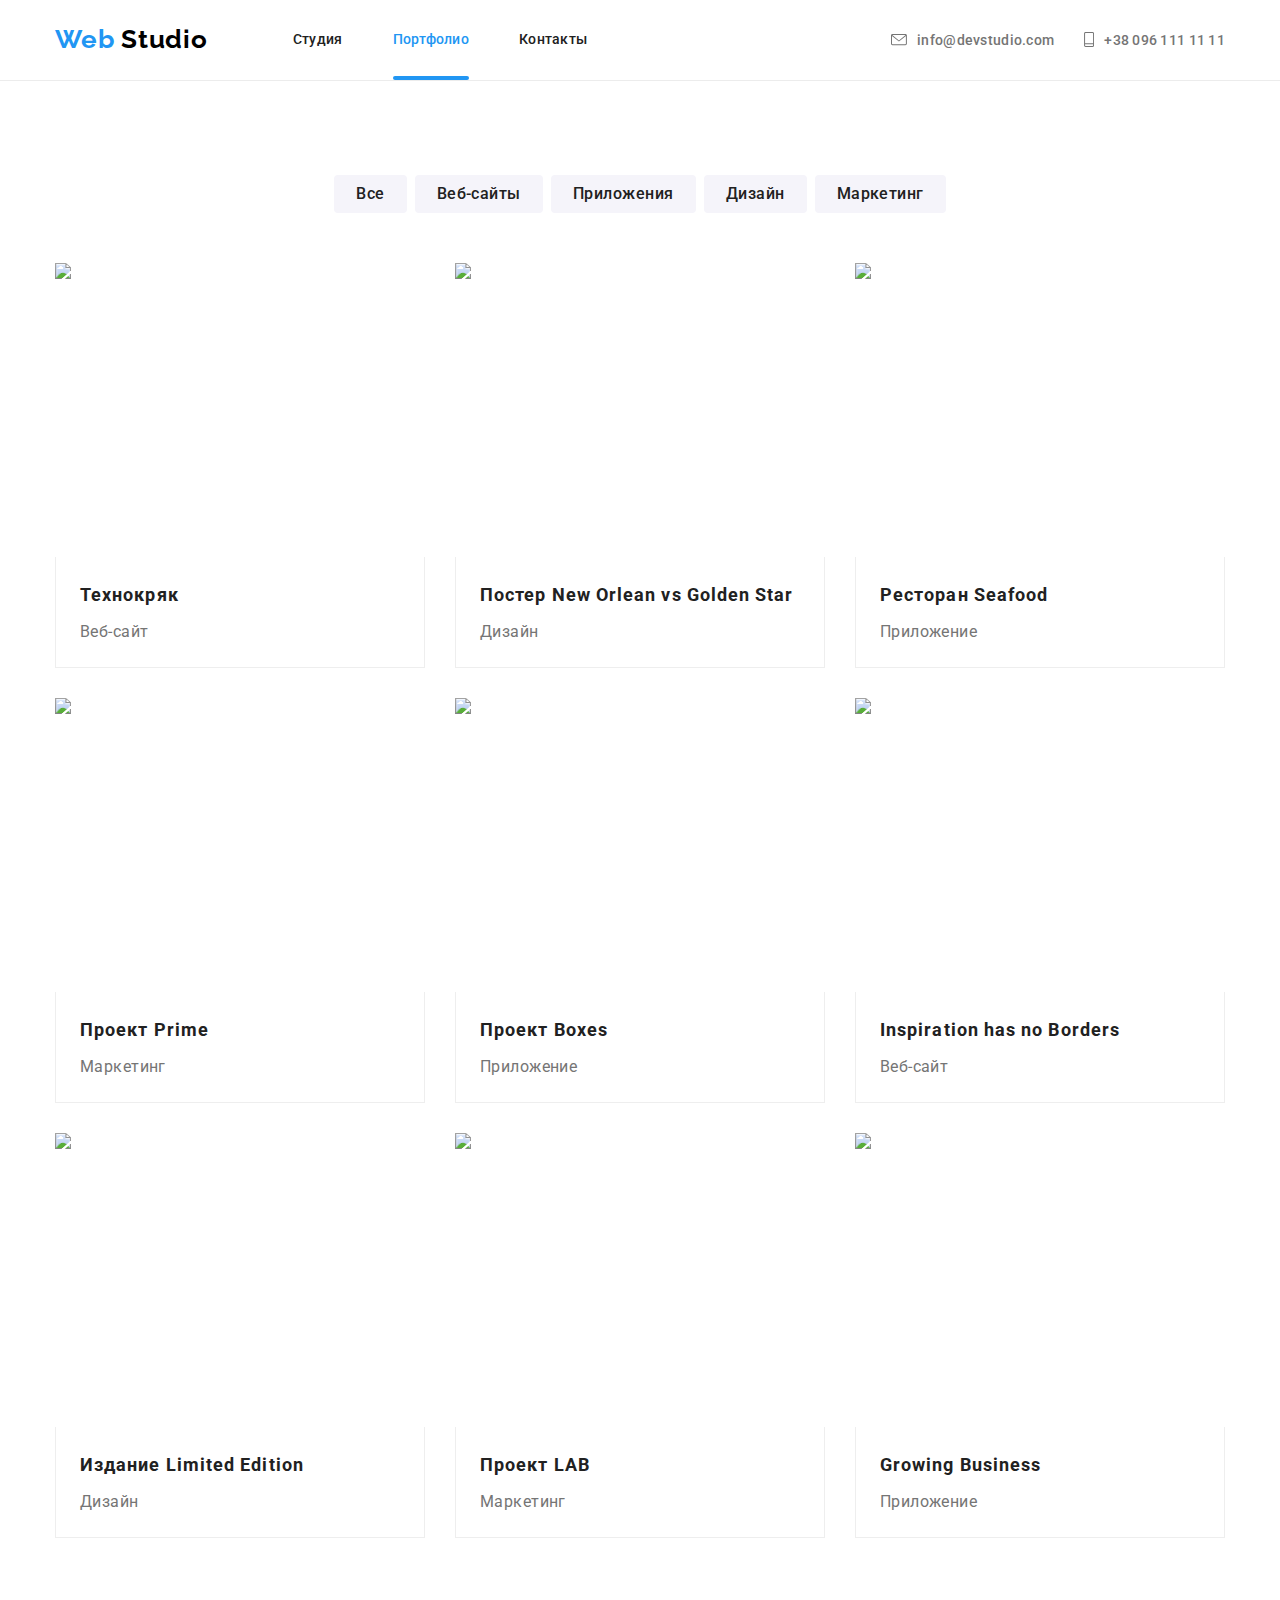
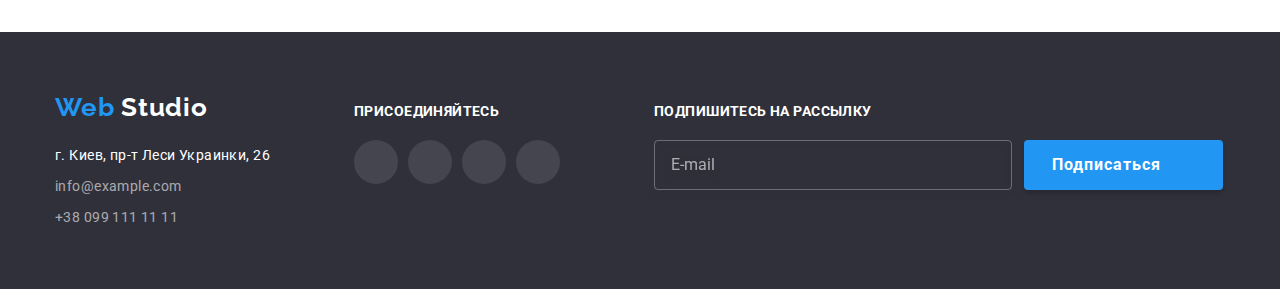
==== commit f333e3a6: "header portfolio.html" ====
--- a/portfolio.html
+++ b/portfolio.html
@@ -3,7 +3,7 @@
   <head>
     <meta charset="UTF-8" />
     <meta name="viewport" content="width=device-width, initial-scale=1.0" />
-    <title>Портфолио</title>
+    <title>Portfolio 1.7</title>
     <link
       href="https://fonts.googleapis.com/css2?family=Raleway:wght@700&family=Roboto:wght@400;500;700&display=swap"
       rel="stylesheet"
@@ -12,55 +12,98 @@
       rel="stylesheet"
       href="https://cdnjs.cloudflare.com/ajax/libs/modern-normalize/0.6.0/modern-normalize.min.css"
     />
-    <!-- <link rel="stylesheet" href="./css/styles.css" /> -->
     <link rel="stylesheet" href="./css/main.min.css" />
   </head>
-
   <body>
-    <!-- Header -->
-
+    <!-- header-->
     <header class="page-header">
       <div class="container main-nav">
+        <!-- header-logo -->
         <nav class="main-nav">
-          <a href="./index.html" lang="en" class="logo"
-            >Web <span class="primary-color">Studio</span></a
+          <a
+            href="./index.html"
+            rel="noreferrer noopener"
+            lang="en"
+            class="logo"
           >
+            Web
+            <span class="primary-color">Studio</span>
+          </a>
+          <!-- header-nav-menu -->
           <ul class="site-nav list">
             <li class="item">
-              <a href="./index.html" class="link">Студия</a>
+              <a
+                href="./index.html"
+                rel="noreferrer noopener"
+                target="_blank"
+                class="link"
+              >
+                Студия
+              </a>
             </li>
             <li class="item relative">
-              <a href="./portfolio.html" class="link current">Портфолио</a>
-            </li>
-            <li class="item"><a href="" class="link">Контакты</a></li>
+              <a
+                href="./portfolio.html"
+                rel="noreferrer noopener"
+                target="_blank"
+                class="link current"
+              >
+                Портфолио
+              </a>
+            </li>
+            <li class="item">
+              <a href="" rel="noreferrer noopener" target="_blank" class="link">
+                Контакты
+              </a>
+            </li>
           </ul>
         </nav>
-
-        <!-- Auth-nav -->
-
+        <!-- header-contacts -->
         <ul class="auth-nav list">
           <li class="item">
-            <a class="link" href="mailto:info@devstudio.com" lang="en"
-              ><span>
+            <a
+              class="link"
+              href="mailto:info@devstudio.com"
+              rel="noreferrer noopener"
+              target="_blank"
+              lang="en"
+            >
+              <span>
                 <svg class="link-icon" width="16" height="12">
                   <use
-                    href="./images/sprite.svg#header_email"
-                  ></use></svg></span
-              >info@devstudio.com</a
-            >
+                    href="./images/sprite.svg#email"
+                    lang="en"
+                    title="email"
+                    alt="email"
+                  ></use>
+                </svg>
+              </span>
+              info@devstudio.com
+            </a>
           </li>
           <li class="item">
-            <a class="link" href="tel:+380961111111"
-              ><span>
+            <a
+              class="link"
+              href="tel:+380961111111"
+              rel="noreferrer noopener"
+              target="_blank"
+            >
+              <span>
                 <svg class="link-icon" width="10" height="15">
-                  <use href="./images/sprite.svg#header_tel"></use></svg></span
-              >+38 096 111 11 11</a
-            >
+                  <use
+                    href="./images/sprite.svg#telephone"
+                    lang="en"
+                    title="telephone"
+                    alt="telephone"
+                  ></use>
+                </svg>
+              </span>
+              +38 096 111 11 11
+            </a>
           </li>
         </ul>
       </div>
     </header>
-
     <main class="page-main border-top">
       <!-- Portfolio -->
 
@@ -133,7 +176,8 @@
                 </div>
                 <div class="product-meta">
                   <h3 class="title">
-                    Постер <span lang="en">New Orlean vs Golden Star</span>
+                    Постер
+                    <span lang="en">New Orlean vs Golden Star</span>
                   </h3>
                   <p class="text">Дизайн</p>
                 </div>
@@ -160,7 +204,10 @@
                   </div>
                 </div>
                 <div class="product-meta">
-                  <h3 class="title">Ресторан <span lang="en">Seafood</span></h3>
+                  <h3 class="title">
+                    Ресторан
+                    <span lang="en">Seafood</span>
+                  </h3>
                   <p class="text">Приложение</p>
                 </div>
               </a>
@@ -186,7 +233,10 @@
                   </div>
                 </div>
                 <div class="product-meta">
-                  <h3 class="title">Проект <span lang="en">Prime</span></h3>
+                  <h3 class="title">
+                    Проект
+                    <span lang="en">Prime</span>
+                  </h3>
                   <p class="text">Маркетинг</p>
                 </div>
               </a>
@@ -212,7 +262,10 @@
                   </div>
                 </div>
                 <div class="product-meta">
-                  <h3 class="title">Проект <span lang="en">Boxes</span></h3>
+                  <h3 class="title">
+                    Проект
+                    <span lang="en">Boxes</span>
+                  </h3>
                   <p class="text">Приложение</p>
                 </div>
               </a>
@@ -265,7 +318,8 @@
                 </div>
                 <div class="product-meta">
                   <h3 class="title">
-                    Издание <span lang="en">Limited Edition</span>
+                    Издание
+                    <span lang="en">Limited Edition</span>
                   </h3>
                   <p class="text">Дизайн</p>
                 </div>
@@ -292,7 +346,10 @@
                   </div>
                 </div>
                 <div class="product-meta">
-                  <h3 class="title">Проект <span lang="en">LAB</span></h3>
+                  <h3 class="title">
+                    Проект
+                    <span lang="en">LAB</span>
+                  </h3>
                   <p class="text">Маркетинг</p>
                 </div>
               </a>
@@ -318,9 +375,7 @@
                   </div>
                 </div>
                 <div class="product-meta">
-                  <h3 class="title">
-                    Growing Business
-                  </h3>
+                  <h3 class="title">Growing Business</h3>
                   <p class="text">Приложение</p>
                 </div>
               </a>
@@ -335,16 +390,17 @@
     <footer class="page-footer">
       <div class="container">
         <div class="contacts">
-          <a href="./index.html" lang="en" class="logo"
-            >Web <span class="secondary-color">Studio</span></a
-          >
+          <a href="./index.html" lang="en" class="logo">
+            Web
+            <span class="secondary-color">Studio</span>
+          </a>
           <address>
             <ul class="footer-list list">
               <li class="item">
                 <a class="link" href="https://goo.gl/maps/2AdMaQLh5SNtWvxw7">
                   <span class="google-map">
-                    г. Киев, пр-т Леси Украинки, 26</span
-                  >
+                    г. Киев, пр-т Леси Украинки, 26
+                  </span>
                 </a>
               </li>
               <li class="item">
@@ -415,7 +471,7 @@
 
     <script>
       const { height: pageHeaderHeight } = document
-        .querySelector(".page-header")
+        .querySelector('.page-header')
         .getBoundingClientRect();
       document.body.style.paddingTop = `${pageHeaderHeight}px`;
     </script>
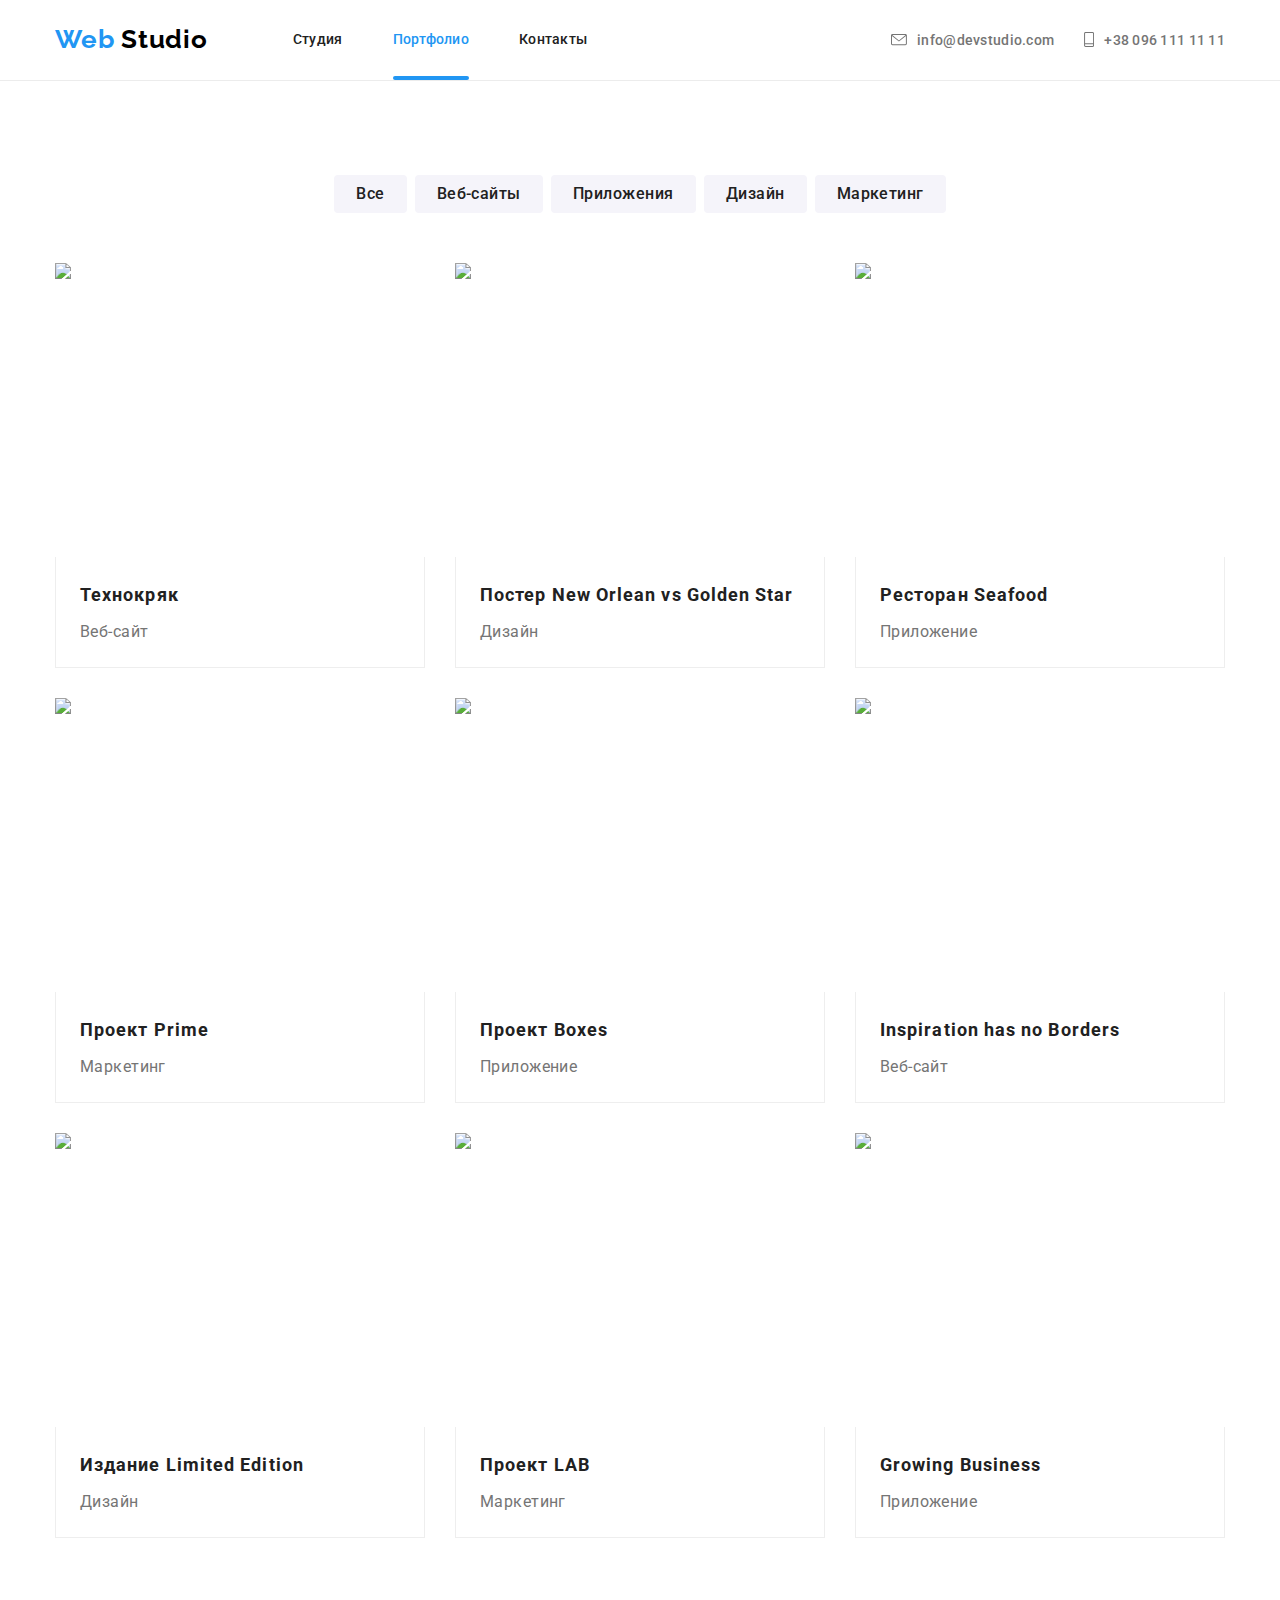
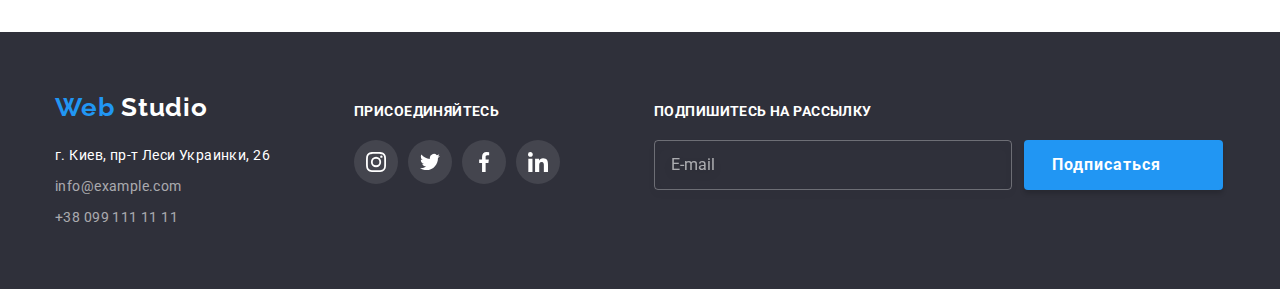
==== commit 37c4289e: "footer" ====
--- a/portfolio.html
+++ b/portfolio.html
@@ -384,73 +384,135 @@
         </div>
       </section>
     </main>
-
-    <!-- Footer -->
-
+    <!-- footer -->
     <footer class="page-footer">
       <div class="container">
+        <!-- footer-nav -->
         <div class="contacts">
+          <!-- footer-logo -->
           <a href="./index.html" lang="en" class="logo">
             Web
             <span class="secondary-color">Studio</span>
           </a>
+          <!-- footer-contacts -->
           <address>
             <ul class="footer-list list">
               <li class="item">
-                <a class="link" href="https://goo.gl/maps/2AdMaQLh5SNtWvxw7">
+                <a
+                  class="link"
+                  href="https://goo.gl/maps/XH3aAjBBFG7tKDyY9"
+                  rel="noreferrer noopener"
+                  target="_blank"
+                >
                   <span class="google-map">
                     г. Киев, пр-т Леси Украинки, 26
                   </span>
                 </a>
               </li>
               <li class="item">
-                <a class="link" href="mailto:info@example.com">
+                <a
+                  class="link"
+                  href="mailto:info@example.com"
+                  rel="noreferrer noopener"
+                  target="_blank"
+                  lang="en"
+                >
                   <span class="contacts-text">info@example.com</span>
                 </a>
               </li>
               <li class="item">
-                <a class="link" href="tel:+380991111111">
+                <a
+                  class="link"
+                  href="tel:+380991111111"
+                  rel="noreferrer noopener"
+                  target="_blank"
+                >
                   <span class="contacts-text">+38 099 111 11 11</span>
                 </a>
               </li>
             </ul>
           </address>
         </div>
-
+        <!-- join-block -->
         <div class="join">
           <b class="subtitle">Присоединяйтесь</b>
           <ul class="join-set list">
             <li class="item">
-              <a class="button" href="" aria-label="инстаграм">
+              <a
+                class="button"
+                href=""
+                rel="noreferrer noopener"
+                target="_blank"
+                aria-label="Instagram"
+              >
                 <svg class="button-icon" width="20" height="20">
-                  <use href="./images/sprite.svg#footer_instagram"></use>
+                  <use
+                    href="./images/sprite.svg#instagram-footer"
+                    lang="en"
+                    title="Instagram"
+                    alt="Instagram"
+                  ></use>
+                  >
                 </svg>
               </a>
             </li>
             <li class="item">
-              <a class="button" href="" aria-label="твиттер">
+              <a
+                class="button"
+                href=""
+                rel="noreferrer noopener"
+                target="_blank"
+                aria-label="Twitter"
+              >
                 <svg class="button-icon" width="20" height="20">
-                  <use href="./images/sprite.svg#footer_twitter"></use>
+                  <use
+                    href="./images/sprite.svg#twitter-footer"
+                    lang="en"
+                    title="Twitter"
+                    alt="Twitter"
+                  ></use>
                 </svg>
               </a>
             </li>
             <li class="item">
-              <a class="button" href="" aria-label="фейсбук">
+              <a
+                class="button"
+                href=""
+                rel="noreferrer noopener"
+                target="_blank"
+                aria-label="Facebook"
+              >
                 <svg class="button-icon" width="20" height="20">
-                  <use href="./images/sprite.svg#footer_facebook"></use>
+                  <use
+                    href="./images/sprite.svg#facebook-footer"
+                    lang="en"
+                    title="Facebook"
+                    alt="Facebook"
+                  ></use>
                 </svg>
               </a>
             </li>
             <li class="item">
-              <a class="button" href="" aria-label="линкедин">
+              <a
+                class="button"
+                href=""
+                rel="noreferrer noopener"
+                target="_blank"
+                aria-label="LinkedIn"
+              >
                 <svg class="button-icon" width="20" height="20">
-                  <use href="./images/sprite.svg#footer_linkedin"></use>
+                  <use
+                    href="./images/sprite.svg#linkedin-footer"
+                    lang="en"
+                    title="LinkedIn"
+                    alt="LinkedIn"
+                  ></use>
                 </svg>
               </a>
             </li>
           </ul>
         </div>
-
+        <!-- subscription -->
         <div class="mailing">
           <b class="subtitle">Подпишитесь на рассылку</b>
           <form class="mailing-form">
@@ -466,9 +528,7 @@
         </div>
       </div>
     </footer>
-
-    <!-- js для автовычесления высоты Header -->
-
+    <!-- header-height-computing -->
     <script>
       const { height: pageHeaderHeight } = document
         .querySelector('.page-header')
--- a/css/main.min.css
+++ b/css/main.min.css
@@ -1 +1,1070 @@
-@font-face{font-family:"Roboto";font-style:normal;font-weight:900;font-display:swap;src:local("Roboto Black"),local("Roboto-Black"),url("../fonts/roboto-v20-latin_cyrillic-900.woff2") format("woff2"),url("../fonts/roboto-v20-latin_cyrillic-900.woff") format("woff")}html{-webkit-box-sizing:border-box;box-sizing:border-box}*,*::before,*::after{-webkit-box-sizing:inherit;box-sizing:inherit}body{font-family:"Roboto",sans-serif;font-style:normal;font-weight:400;font-size:14px;line-height:1.72;letter-spacing:0.03em;color:#757575;background-color:#ffffff}.visually-hidden{position:absolute;width:1px;height:1px;margin:-1px;border:0;padding:0;clip:rect(0 0 0 0);overflow:hidden}img{display:block;min-width:100%;height:auto}.list{padding:0;margin:0;list-style:none}.button{cursor:pointer;padding:0;border:none}.relative{position:relative}.section{padding-top:94px;padding-bottom:94px}.section-title{margin-top:0;margin-bottom:50px;font-size:36px;line-height:1.16;letter-spacing:0.03em;text-align:center;color:#212121}.section.padding-top-none{padding-top:0}.container{padding-left:15px;padding-right:15px;margin-left:auto;margin-right:auto;width:1200px}.subtitle{display:block;margin-bottom:20px;font-size:14px;line-height:1.14;font-weight:700;color:#fff;text-transform:uppercase}.page-header{position:fixed;top:0;left:0;width:100%;background-color:#ffffff;z-index:2}.page-header .container.main-nav{display:-webkit-box;display:-ms-flexbox;display:flex;-webkit-box-align:center;-ms-flex-align:center;align-items:center}.page-header .container.main-nav .main-nav{display:-webkit-box;display:-ms-flexbox;display:flex;-webkit-box-align:center;-ms-flex-align:center;align-items:center}.logo{font-family:"Raleway",sans-serif;color:#2196f3;font-weight:bold;font-size:26px;line-height:1.2;letter-spacing:0.03em;text-decoration:none}.logo .primary-color{color:#000000}.site-nav{display:-webkit-box;display:-ms-flexbox;display:flex;margin-left:85px}.site-nav .item:not(:last-child){margin-right:50px}.site-nav .link{display:block;padding-top:32px;padding-bottom:32px;color:#212121;font-weight:500;font-size:14px;line-height:1.14;letter-spacing:0.02em;text-decoration:none;-webkit-transition:color 250ms cubic-bezier(0.4, 0, 0.2, 1);-o-transition:color 250ms cubic-bezier(0.4, 0, 0.2, 1);transition:color 250ms cubic-bezier(0.4, 0, 0.2, 1)}.site-nav .link:hover,.site-nav .link:focus{color:#2196f3}.site-nav .link.current{color:#2196f3}.site-nav .link.current::after{content:"";display:block;position:absolute;left:0;bottom:0;width:100%;height:4px;border-radius:2px;background-color:#2196f3}.auth-nav{display:-webkit-box;display:-ms-flexbox;display:flex;margin-left:auto}.auth-nav .item+.item{margin-left:30px}.auth-nav .link{display:-webkit-box;display:-ms-flexbox;display:flex;-webkit-box-align:center;-ms-flex-align:center;align-items:center;font-weight:500;font-size:14px;line-height:1.143;letter-spacing:0.02em;color:#757575;text-decoration:none;-webkit-transition:color 250ms cubic-bezier(0.4, 0, 0.2, 1);-o-transition:color 250ms cubic-bezier(0.4, 0, 0.2, 1);transition:color 250ms cubic-bezier(0.4, 0, 0.2, 1)}.auth-nav .link:hover,.auth-nav .link:focus{color:#2196f3}.auth-nav .link .link-icon{display:block;margin-right:10px;fill:#757575;-webkit-transition:fill 250ms cubic-bezier(0.4, 0, 0.2, 1);-o-transition:fill 250ms cubic-bezier(0.4, 0, 0.2, 1);transition:fill 250ms cubic-bezier(0.4, 0, 0.2, 1)}.auth-nav .link:hover .link-icon,.auth-nav .link:focus .link-icon{fill:#2196f3}.auth-nav .item:nth-child(1) .link-icon{width:16px;height:12px}.page-main>.section:nth-last-child(2){background-color:#f5f4fa}.page-main.border-top{border-top:1px solid #ececec}.hero{text-align:center;background-color:#757575}.hero .container-hero{padding-top:200px;padding-bottom:200px;margin-left:auto;margin-right:auto;max-width:1600px;background-image:-webkit-gradient(linear, left top, right top, from(rgba(47,48,58,0.8)), to(rgba(47,48,58,0.8))),url("../images/index/img-hero-01.jpg");background-image:-o-linear-gradient(left, rgba(47,48,58,0.8), rgba(47,48,58,0.8)),url("../images/index/img-hero-01.jpg");background-image:linear-gradient(to right, rgba(47,48,58,0.8), rgba(47,48,58,0.8)),url("../images/index/img-hero-01.jpg");background-size:cover;background-position:center}.hero .container-hero .title{margin-top:0;margin-bottom:30px;font-weight:900;font-size:44px;line-height:1.36;letter-spacing:0.06em;text-transform:uppercase;color:#fff}.hero .container-hero .button{font-weight:700;font-size:16px;line-height:1.87;letter-spacing:0.06em;padding:10px 32px;color:#fff;border:none;border-radius:4px;background-color:#2196f3;-webkit-box-shadow:0px 4px 4px rgba(0,0,0,0.15);box-shadow:0px 4px 4px rgba(0,0,0,0.15);-webkit-transition:background-color 250ms cubic-bezier(0.4, 0, 0.2, 1);-o-transition:background-color 250ms cubic-bezier(0.4, 0, 0.2, 1);transition:background-color 250ms cubic-bezier(0.4, 0, 0.2, 1)}.hero .container-hero .button:hover,.hero .container-hero .button:focus{background-color:#188ce8}.feature-list{display:-webkit-box;display:-ms-flexbox;display:flex}.feature-list .item{width:270px}.feature-list .item .icon-wrap{display:-webkit-box;display:-ms-flexbox;display:flex;-webkit-box-pack:center;-ms-flex-pack:center;justify-content:center;-webkit-box-align:center;-ms-flex-align:center;align-items:center;width:270px;height:120px;margin-bottom:30px;border-radius:4px;background-color:#f5f4fa}.feature-list .item .title{margin-top:0;margin-bottom:10px;font-size:14px;line-height:1.143;text-transform:uppercase;color:#212121}.feature-list .item .text{margin-top:0;margin-bottom:0}.feature-list .item:not(:last-child){margin-right:30px}.exemples-list{display:-webkit-box;display:-ms-flexbox;display:flex}.exemples-list .item:not(:last-child){margin-right:30px}.exemples-list .title{position:absolute;bottom:0;left:0;width:100%;display:block;padding-top:27px;padding-bottom:27px;font-weight:700;line-height:1.14;text-align:center;text-transform:uppercase;color:#fff;background-color:rgba(47,48,58,0.8)}.team-list{display:-webkit-box;display:-ms-flexbox;display:flex}.team-list .item{padding-bottom:24px;border-radius:0 0 4px 4px;background-color:#fff;-webkit-box-shadow:0px 2px 1px rgba(0,0,0,0.2),0px 1px 1px rgba(0,0,0,0.14),0px 1px 3px rgba(0,0,0,0.12);box-shadow:0px 2px 1px rgba(0,0,0,0.2),0px 1px 1px rgba(0,0,0,0.14),0px 1px 3px rgba(0,0,0,0.12)}.team-list .item:not(:last-child){margin-right:30px}.team-list .item .team-photo{margin-bottom:30px}.team-list .item .title{margin-top:0;margin-bottom:10px;font-weight:500;font-size:16px;line-height:1.19;text-align:center;color:#212121}.team-list .item .text{margin-top:0;margin-bottom:16px;font-size:16px;line-height:1.19;text-align:center}.team-social{display:-webkit-box;display:-ms-flexbox;display:flex;-webkit-box-pack:center;-ms-flex-pack:center;justify-content:center}.team-social .social-item:not(:last-child){margin-right:10px}.team-social .button{display:-webkit-box;display:-ms-flexbox;display:flex;-webkit-box-pack:center;-ms-flex-pack:center;justify-content:center;-webkit-box-align:center;-ms-flex-align:center;align-items:center;width:44px;height:44px;border-radius:50%;-webkit-transition:background-color 250ms cubic-bezier(0.4, 0, 0.2, 1);-o-transition:background-color 250ms cubic-bezier(0.4, 0, 0.2, 1);transition:background-color 250ms cubic-bezier(0.4, 0, 0.2, 1)}.team-social .button:hover,.team-social .button:focus{background-color:#2196f3}.team-social .button .button-icon{fill:#afb1b8;-webkit-transition:fill 250ms cubic-bezier(0.4, 0, 0.2, 1);-o-transition:fill 250ms cubic-bezier(0.4, 0, 0.2, 1);transition:fill 250ms cubic-bezier(0.4, 0, 0.2, 1)}.team-social .button:hover .button-icon,.team-social .button:focus .button-icon{fill:#fff}.clients-list{display:-webkit-box;display:-ms-flexbox;display:flex}.clients-list .item:not(:last-child){margin-right:30px}.clients-list .button{display:-webkit-box;display:-ms-flexbox;display:flex;-webkit-box-pack:center;-ms-flex-pack:center;justify-content:center;-webkit-box-align:center;-ms-flex-align:center;align-items:center;width:170px;height:90px;border:1px solid #afb1b8;border-radius:4px;-webkit-transition:border-color 250ms cubic-bezier(0.4, 0, 0.2, 1);-o-transition:border-color 250ms cubic-bezier(0.4, 0, 0.2, 1);transition:border-color 250ms cubic-bezier(0.4, 0, 0.2, 1)}.clients-list .button:hover,.clients-list .button:focus{border-color:#2196f3}.clients-list .button .button-icon{fill:#afb1b8;-webkit-transition:fill 250ms cubic-bezier(0.4, 0, 0.2, 1);-o-transition:fill 250ms cubic-bezier(0.4, 0, 0.2, 1);transition:fill 250ms cubic-bezier(0.4, 0, 0.2, 1)}.clients-list .button:hover .button-icon,.clients-list .button:focus .button-icon{fill:#2196f3}.backdrop{position:fixed;top:0;left:0;width:100%;height:100%;background-color:rgba(0,0,0,0.2);opacity:1;-webkit-transition:opacity 250ms cubic-bezier(0.4, 0, 0.2, 1);-o-transition:opacity 250ms cubic-bezier(0.4, 0, 0.2, 1);transition:opacity 250ms cubic-bezier(0.4, 0, 0.2, 1);z-index:3}.backdrop.is-hidden{opacity:0;pointer-events:none}.backdrop.is-hidden .modal{-webkit-transform:translate(-50%, -50%) scale(1.1);-ms-transform:translate(-50%, -50%) scale(1.1);transform:translate(-50%, -50%) scale(1.1)}.backdrop .modal{position:absolute;top:50%;left:50%;padding:40px;border-radius:4px;background-color:#fff;-webkit-box-shadow:0px 1px 3px rgba(0,0,0,0.12),0px 1px 1px rgba(0,0,0,0.14),0px 2px 1px rgba(0,0,0,0.2);box-shadow:0px 1px 3px rgba(0,0,0,0.12),0px 1px 1px rgba(0,0,0,0.14),0px 2px 1px rgba(0,0,0,0.2);-webkit-transform:translate(-50%, -50%) scale(1);-ms-transform:translate(-50%, -50%) scale(1);transform:translate(-50%, -50%) scale(1);-webkit-transition:-webkit-transform 250ms cubic-bezier(0.4, 0, 0.2, 1);transition:-webkit-transform 250ms cubic-bezier(0.4, 0, 0.2, 1);-o-transition:transform 250ms cubic-bezier(0.4, 0, 0.2, 1);transition:transform 250ms cubic-bezier(0.4, 0, 0.2, 1);transition:transform 250ms cubic-bezier(0.4, 0, 0.2, 1), -webkit-transform 250ms cubic-bezier(0.4, 0, 0.2, 1)}.backdrop .modal-subtitle{display:block;margin-bottom:30px;font-weight:700;font-size:20px;line-height:1.15;text-align:center;color:#212121}.backdrop .modal .close-modal{position:absolute;top:8px;right:8px;display:-webkit-box;display:-ms-flexbox;display:flex;-webkit-box-pack:center;-ms-flex-pack:center;justify-content:center;-webkit-box-align:center;-ms-flex-align:center;align-items:center;width:30px;height:30px;border:1px solid rgba(0,0,0,0.1);border-radius:50%;cursor:pointer;background-color:#fff}.backdrop .modal .close-modal .button-icon{fill:#000;-webkit-transition:fill 250ms cubic-bezier(0.4, 0, 0.2, 1);-o-transition:fill 250ms cubic-bezier(0.4, 0, 0.2, 1);transition:fill 250ms cubic-bezier(0.4, 0, 0.2, 1)}.backdrop .modal .close-modal:hover>.button-icon,.backdrop .modal .close-modal:focus>.button-icon{fill:#2196f3}.form-field{display:block;position:relative;margin-bottom:28px}.form-field .form-label{position:absolute;top:50%;left:42px;-webkit-transform:translateY(-50%);-ms-transform:translateY(-50%);transform:translateY(-50%);-webkit-transition:-webkit-transform 250ms cubic-bezier(0.4, 0, 0.2, 1);transition:-webkit-transform 250ms cubic-bezier(0.4, 0, 0.2, 1);-o-transition:transform 250ms cubic-bezier(0.4, 0, 0.2, 1);transition:transform 250ms cubic-bezier(0.4, 0, 0.2, 1);transition:transform 250ms cubic-bezier(0.4, 0, 0.2, 1), -webkit-transform 250ms cubic-bezier(0.4, 0, 0.2, 1);line-height:1.14;letter-spacing:0.01em;color:#757575}.form-field .form-label:hover{cursor:auto}.form-field .form-input{width:448px;height:40px;padding:0 42px;border:1px solid rgba(33,33,33,0.2);border-radius:4px;outline:0}.form-field .form-input:focus,.form-field .form-input:focus{border:1px solid #2196f3}.form-field .form-input:not(:placeholder-shown) ~ .icon-wrap .icon{fill:#2196f3}.form-field .form-input:not(:placeholder-shown)+.form-label{font-size:12px;line-height:1.17;-webkit-transform:translate(-26px, -39px);-ms-transform:translate(-26px, -39px);transform:translate(-26px, -39px);color:#2196f3}.form-field .form-input:not(:placeholder-shown){border-color:#2196f3}.form-field .icon-wrap{position:absolute;top:50%;left:16px;-webkit-transform:translateY(-50%);-ms-transform:translateY(-50%);transform:translateY(-50%);display:-webkit-box;display:-ms-flexbox;display:flex;fill:#212121}.form-field .icon-wrap .icon{fill:#212121;-webkit-transition:fill 250ms cubic-bezier(0.4, 0, 0.2, 1);-o-transition:fill 250ms cubic-bezier(0.4, 0, 0.2, 1);transition:fill 250ms cubic-bezier(0.4, 0, 0.2, 1)}.form-field:focus-within .icon{fill:#2196f3}.form-field:focus-within>.form-label{font-size:12px;line-height:1.17;-webkit-transform:translate(-26px, -39px);-ms-transform:translate(-26px, -39px);transform:translate(-26px, -39px);color:#2196f3}.form-textarea{display:block;width:448px;height:120px;resize:none;padding:10px 15px;margin-bottom:20px;border:1px solid rgba(33,33,33,0.2);border-radius:4px;outline:0;-webkit-transition:border-color 250ms cubic-bezier(0.4, 0, 0.2, 1);-o-transition:border-color 250ms cubic-bezier(0.4, 0, 0.2, 1);transition:border-color 250ms cubic-bezier(0.4, 0, 0.2, 1)}.form-textarea:focus{border-color:#2196f3}.form-textarea:focus::-webkit-input-placeholder{opacity:0}.form-textarea:focus:-ms-input-placeholder{opacity:0}.form-textarea:focus::-ms-input-placeholder{opacity:0}.form-textarea:focus::-moz-placeholder{opacity:0}.form-textarea:focus::placeholder{opacity:0}.form-textarea:not(:placeholder-shown){border-color:#2196f3}.checkbox-field{display:-webkit-box;display:-ms-flexbox;display:flex;-webkit-box-pack:center;-ms-flex-pack:center;justify-content:center;-webkit-box-align:center;-ms-flex-align:center;align-items:center;margin-bottom:30px;cursor:pointer}.checkbox-field .checkbox-input{position:absolute;width:1px;height:1px;margin:-1px;border:0;padding:0;clip:rect(0 0 0 0);overflow:hidden}.checkbox-field .checkbox-input:focus+.checkbox-icon{border-color:#2196f3}.checkbox-field .checkbox-input:checked+.checkbox-icon{border-color:transparent;background-color:#2196f3;background-image:url("../images/index/icon-checked.svg");background-size:contain;background-origin:border-box}.checkbox-field .checkbox-icon{display:inline-block;width:16px;height:15px;margin-right:8.4px;border:2px solid black;border-radius:2px;-webkit-transition:background-color 150ms cubic-bezier(0.4, 0, 0.2, 1),border-color 150ms cubic-bezier(0.4, 0, 0.2, 1);-o-transition:background-color 150ms cubic-bezier(0.4, 0, 0.2, 1),border-color 150ms cubic-bezier(0.4, 0, 0.2, 1);transition:background-color 150ms cubic-bezier(0.4, 0, 0.2, 1),border-color 150ms cubic-bezier(0.4, 0, 0.2, 1)}.checkbox-field:hover .checkbox-icon{border-color:#2196f3}.checkbox-field .checkbox-label>.ladel-link{color:#2196f3}.form-submit{display:block;padding:10px 55px;margin:0 auto;font-weight:700;font-size:16px;line-height:1.87;letter-spacing:0.06em;border-radius:4px;border:none;cursor:pointer;color:#fff;background-color:#2196f3;-webkit-box-shadow:0px 4px 4px rgba(0,0,0,0.15);box-shadow:0px 4px 4px rgba(0,0,0,0.15);-webkit-transition:background-color 250ms cubic-bezier(0.4, 0, 0.2, 1);-o-transition:background-color 250ms cubic-bezier(0.4, 0, 0.2, 1);transition:background-color 250ms cubic-bezier(0.4, 0, 0.2, 1)}.form-submit:hover,.form-submit:focus{background-color:#188ce8}.filter-list{display:-webkit-box;display:-ms-flexbox;display:flex;-webkit-box-pack:center;-ms-flex-pack:center;justify-content:center;margin-bottom:50px}.filter-list .item+.item{margin-left:8px}.filter-list .button.filter{display:block;padding-top:6px;padding-right:22px;padding-bottom:6px;padding-left:22px;font-weight:500;font-size:16px;line-height:1.625;letter-spacing:0.03em;border:0;border-radius:4px;color:#212121;background-color:#f5f4fa;-webkit-transition:background-color 250ms cubic-bezier(0.4, 0, 0.2, 1),color 250ms cubic-bezier(0.4, 0, 0.2, 1),-webkit-box-shadow 250ms cubic-bezier(0.4, 0, 0.2, 1);transition:background-color 250ms cubic-bezier(0.4, 0, 0.2, 1),color 250ms cubic-bezier(0.4, 0, 0.2, 1),-webkit-box-shadow 250ms cubic-bezier(0.4, 0, 0.2, 1);-o-transition:background-color 250ms cubic-bezier(0.4, 0, 0.2, 1),color 250ms cubic-bezier(0.4, 0, 0.2, 1),box-shadow 250ms cubic-bezier(0.4, 0, 0.2, 1);transition:background-color 250ms cubic-bezier(0.4, 0, 0.2, 1),color 250ms cubic-bezier(0.4, 0, 0.2, 1),box-shadow 250ms cubic-bezier(0.4, 0, 0.2, 1);transition:background-color 250ms cubic-bezier(0.4, 0, 0.2, 1),color 250ms cubic-bezier(0.4, 0, 0.2, 1),box-shadow 250ms cubic-bezier(0.4, 0, 0.2, 1),-webkit-box-shadow 250ms cubic-bezier(0.4, 0, 0.2, 1)}.filter-list .button.filter:hover,.filter-list .button.filter:focus{color:#fff;background-color:#2196f3;-webkit-box-shadow:0px 2px 2px rgba(0,0,0,0.12),0px 1px 2px rgba(0,0,0,0.08),0px 3px 1px rgba(0,0,0,0.1);box-shadow:0px 2px 2px rgba(0,0,0,0.12),0px 1px 2px rgba(0,0,0,0.08),0px 3px 1px rgba(0,0,0,0.1)}.portfolio-list{display:-webkit-box;display:-ms-flexbox;display:flex;-ms-flex-wrap:wrap;flex-wrap:wrap}.portfolio-list .item{width:calc((100% - 60px) / 3);margin-right:30px;margin-bottom:30px;font-size:0}.portfolio-list .item:nth-child(3n){margin-right:0}.portfolio-list .item:nth-last-child(-n+3){margin-bottom:0}.product{display:block;text-decoration:none;-webkit-transition:-webkit-box-shadow 250ms cubic-bezier(0.4, 0, 0.2, 1);transition:-webkit-box-shadow 250ms cubic-bezier(0.4, 0, 0.2, 1);-o-transition:box-shadow 250ms cubic-bezier(0.4, 0, 0.2, 1);transition:box-shadow 250ms cubic-bezier(0.4, 0, 0.2, 1);transition:box-shadow 250ms cubic-bezier(0.4, 0, 0.2, 1), -webkit-box-shadow 250ms cubic-bezier(0.4, 0, 0.2, 1)}.product:hover{-webkit-box-shadow:1px 4px 6px rgba(0,0,0,0.16),0px 4px 4px rgba(0,0,0,0.06),0px 1px 1px rgba(0,0,0,0.12);box-shadow:1px 4px 6px rgba(0,0,0,0.16),0px 4px 4px rgba(0,0,0,0.06),0px 1px 1px rgba(0,0,0,0.12)}.product-thumb{position:relative;overflow:hidden}.product-thumb .product-overlay{position:absolute;top:0;left:0;height:100%;background-color:rgba(33,150,243,0.9);-webkit-transform:translateY(100%);-ms-transform:translateY(100%);transform:translateY(100%);-webkit-transition:opacity 250ms cubic-bezier(0.4, 0, 0.2, 1),-webkit-transform 250ms cubic-bezier(0.4, 0, 0.2, 1);transition:opacity 250ms cubic-bezier(0.4, 0, 0.2, 1),-webkit-transform 250ms cubic-bezier(0.4, 0, 0.2, 1);-o-transition:transform 250ms cubic-bezier(0.4, 0, 0.2, 1),opacity 250ms cubic-bezier(0.4, 0, 0.2, 1);transition:transform 250ms cubic-bezier(0.4, 0, 0.2, 1),opacity 250ms cubic-bezier(0.4, 0, 0.2, 1);transition:transform 250ms cubic-bezier(0.4, 0, 0.2, 1),opacity 250ms cubic-bezier(0.4, 0, 0.2, 1),-webkit-transform 250ms cubic-bezier(0.4, 0, 0.2, 1);opacity:0}.product:hover .product-thumb .product-overlay,.product:focus .product-thumb .product-overlay{-webkit-transform:translateY(0);-ms-transform:translateY(0);transform:translateY(0);opacity:1}.product-thumb .product-overlay .hover-text{display:-webkit-box;display:-ms-flexbox;display:flex;-webkit-box-align:center;-ms-flex-align:center;align-items:center;height:100%;padding-left:24px;padding-right:24px;margin-top:0;margin-bottom:0;font-size:18px;line-height:1.56;color:#ffffff;-webkit-transform:opacity;-ms-transform:opacity;transform:opacity;-webkit-transition:opacity 250ms cubic-bezier(0.4, 0, 0.2, 1) 250ms;-o-transition:opacity 250ms cubic-bezier(0.4, 0, 0.2, 1) 250ms;transition:opacity 250ms cubic-bezier(0.4, 0, 0.2, 1) 250ms;opacity:0}.product:hover .product-thumb .product-overlay .hover-text,.product:focus .product-thumb .product-overlay .hover-text{opacity:1}.product-meta{padding-top:20px;padding-right:24px;padding-bottom:20px;padding-left:24px;border-left:1px solid #eeeeee;border-right:1px solid #eeeeee;border-bottom:1px solid #eeeeee}.product-meta .title{margin-top:0;margin-bottom:4px;font-size:18px;line-height:2;letter-spacing:0.06em;color:#212121}.product-meta .text{margin-top:0;margin-bottom:0;font-size:16px;line-height:1.87;color:#757575}.page-footer{padding-top:60px;padding-bottom:60px;background-color:#2f303a}.page-footer .container{display:-webkit-box;display:-ms-flexbox;display:flex;-webkit-box-align:baseline;-ms-flex-align:baseline;align-items:baseline}.contacts{margin-right:84px}.contacts .logo{display:block;font-family:"Raleway",sans-serif;font-size:26px;font-weight:700;margin-bottom:20px;line-height:1.19;letter-spacing:0.03em;color:#2196f3;text-decoration:none}.contacts .logo .secondary-color{color:#fff}.contacts .item:not(:last-child){margin-bottom:7px}.contacts .link{text-decoration:none}.contacts .google-map{font-style:normal;color:#fff}.contacts .contacts-text{font-style:normal;color:rgba(255,255,255,0.6)}.join{margin-right:94px}.join-set{display:-webkit-box;display:-ms-flexbox;display:flex}.join-set .item:not(:last-child){margin-right:10px}.join-set .button{display:-webkit-box;display:-ms-flexbox;display:flex;-webkit-box-pack:center;-ms-flex-pack:center;justify-content:center;-webkit-box-align:center;-ms-flex-align:center;align-items:center;width:44px;height:44px;border-radius:50%;background-color:rgba(255,255,255,0.1);background-repeat:no-repeat;-webkit-transition:background-color 250ms cubic-bezier(0.4, 0, 0.2, 1);-o-transition:background-color 250ms cubic-bezier(0.4, 0, 0.2, 1);transition:background-color 250ms cubic-bezier(0.4, 0, 0.2, 1)}.join-set .button:hover,.join-set .button:focus{background-color:#2196f3}.mailing-form{display:-webkit-box;display:-ms-flexbox;display:flex}.mailing-form .mailing-input{width:358px;height:50px;padding-left:16px;margin-right:12px;font-size:16px;line-height:1.25;color:#fff;border:1px solid rgba(255,255,255,0.3);border-radius:4px;background-color:transparent;-webkit-filter:drop-shadow(0px 4px 4px rgba(0,0,0,0.15));filter:drop-shadow(0px 4px 4px rgba(0,0,0,0.15))}.mailing-form .mailing-input::-webkit-input-placeholder{font-size:16px;line-height:1.25;color:rgba(255,255,255,0.6)}.mailing-form .mailing-input:-ms-input-placeholder{font-size:16px;line-height:1.25;color:rgba(255,255,255,0.6)}.mailing-form .mailing-input::-ms-input-placeholder{font-size:16px;line-height:1.25;color:rgba(255,255,255,0.6)}.mailing-form .mailing-input::-moz-placeholder{font-size:16px;line-height:1.25;color:rgba(255,255,255,0.6)}.mailing-form .mailing-input::placeholder{font-size:16px;line-height:1.25;color:rgba(255,255,255,0.6)}.mailing-form .mailing-input:focus::-webkit-input-placeholder{opacity:0}.mailing-form .mailing-input:focus:-ms-input-placeholder{opacity:0}.mailing-form .mailing-input:focus::-ms-input-placeholder{opacity:0}.mailing-form .mailing-input:focus::-moz-placeholder{opacity:0}.mailing-form .mailing-input:focus::placeholder{opacity:0}.mailing-form .mailing-submit{display:-webkit-box;display:-ms-flexbox;display:flex;-webkit-box-align:center;-ms-flex-align:center;align-items:center;padding:0 28px;height:50px;font-weight:700;font-size:16px;line-height:1.87;letter-spacing:0.06em;color:#fff;background-color:#2196f3;cursor:pointer;border:none;border-radius:4px;-webkit-box-shadow:0px 4px 4px rgba(0,0,0,0.15);box-shadow:0px 4px 4px rgba(0,0,0,0.15)}.mailing-form .mailing-submit::after{content:"";width:24px;height:24px;margin-left:10px;background-image:url("../images/footer/mailing-icon.svg")}+@font-face {
+  font-family: 'Roboto';
+  font-style: normal;
+  font-weight: 900;
+  font-display: swap;
+  src: local('Roboto Black'), local('Roboto-Black'),
+    url('../fonts/roboto-v20-latin_cyrillic-900.woff2') format('woff2'),
+    url('../fonts/roboto-v20-latin_cyrillic-900.woff') format('woff');
+}
+html {
+  -webkit-box-sizing: border-box;
+  box-sizing: border-box;
+}
+*,
+*::before,
+*::after {
+  -webkit-box-sizing: inherit;
+  box-sizing: inherit;
+}
+body {
+  font-family: 'Roboto', sans-serif;
+  font-style: normal;
+  font-weight: 400;
+  font-size: 14px;
+  line-height: 1.72;
+  letter-spacing: 0.03em;
+  color: #757575;
+  background-color: #ffffff;
+}
+.visually-hidden {
+  position: absolute;
+  width: 1px;
+  height: 1px;
+  margin: -1px;
+  border: 0;
+  padding: 0;
+  clip: rect(0 0 0 0);
+  overflow: hidden;
+}
+img {
+  display: block;
+  min-width: 100%;
+  height: auto;
+}
+.list {
+  padding: 0;
+  margin: 0;
+  list-style: none;
+}
+.button {
+  cursor: pointer;
+  padding: 0;
+  border: none;
+}
+.relative {
+  position: relative;
+}
+.section {
+  padding-top: 94px;
+  padding-bottom: 94px;
+}
+.section-title {
+  margin-top: 0;
+  margin-bottom: 50px;
+  font-size: 36px;
+  line-height: 1.16;
+  letter-spacing: 0.03em;
+  text-align: center;
+  color: #212121;
+}
+.section.padding-top-none {
+  padding-top: 0;
+}
+.container {
+  padding-left: 15px;
+  padding-right: 15px;
+  margin-left: auto;
+  margin-right: auto;
+  width: 1200px;
+}
+.subtitle {
+  display: block;
+  margin-bottom: 20px;
+  font-size: 14px;
+  line-height: 1.14;
+  font-weight: 700;
+  color: #fff;
+  text-transform: uppercase;
+}
+.page-header {
+  position: fixed;
+  top: 0;
+  left: 0;
+  width: 100%;
+  background-color: #ffffff;
+  z-index: 2;
+}
+.page-header .container.main-nav {
+  display: -webkit-box;
+  display: -ms-flexbox;
+  display: flex;
+  -webkit-box-align: center;
+  -ms-flex-align: center;
+  align-items: center;
+}
+.page-header .container.main-nav .main-nav {
+  display: -webkit-box;
+  display: -ms-flexbox;
+  display: flex;
+  -webkit-box-align: center;
+  -ms-flex-align: center;
+  align-items: center;
+}
+.logo {
+  font-family: 'Raleway', sans-serif;
+  color: #2196f3;
+  font-weight: bold;
+  font-size: 26px;
+  line-height: 1.2;
+  letter-spacing: 0.03em;
+  text-decoration: none;
+}
+.logo .primary-color {
+  color: #000000;
+}
+.site-nav {
+  display: -webkit-box;
+  display: -ms-flexbox;
+  display: flex;
+  margin-left: 85px;
+}
+.site-nav .item:not(:last-child) {
+  margin-right: 50px;
+}
+.site-nav .link {
+  display: block;
+  padding-top: 32px;
+  padding-bottom: 32px;
+  color: #212121;
+  font-weight: 500;
+  font-size: 14px;
+  line-height: 1.14;
+  letter-spacing: 0.02em;
+  text-decoration: none;
+  -webkit-transition: color 250ms cubic-bezier(0.4, 0, 0.2, 1);
+  -o-transition: color 250ms cubic-bezier(0.4, 0, 0.2, 1);
+  transition: color 250ms cubic-bezier(0.4, 0, 0.2, 1);
+}
+.site-nav .link:hover,
+.site-nav .link:focus {
+  color: #2196f3;
+}
+.site-nav .link.current {
+  color: #2196f3;
+}
+.site-nav .link.current::after {
+  content: '';
+  display: block;
+  position: absolute;
+  left: 0;
+  bottom: 0;
+  width: 100%;
+  height: 4px;
+  border-radius: 2px;
+  background-color: #2196f3;
+}
+.auth-nav {
+  display: -webkit-box;
+  display: -ms-flexbox;
+  display: flex;
+  margin-left: auto;
+}
+.auth-nav .item + .item {
+  margin-left: 30px;
+}
+.auth-nav .link {
+  display: -webkit-box;
+  display: -ms-flexbox;
+  display: flex;
+  -webkit-box-align: center;
+  -ms-flex-align: center;
+  align-items: center;
+  font-weight: 500;
+  font-size: 14px;
+  line-height: 1.143;
+  letter-spacing: 0.02em;
+  color: #757575;
+  text-decoration: none;
+  -webkit-transition: color 250ms cubic-bezier(0.4, 0, 0.2, 1);
+  -o-transition: color 250ms cubic-bezier(0.4, 0, 0.2, 1);
+  transition: color 250ms cubic-bezier(0.4, 0, 0.2, 1);
+}
+.auth-nav .link:hover,
+.auth-nav .link:focus {
+  color: #2196f3;
+}
+.auth-nav .link .link-icon {
+  display: block;
+  margin-right: 10px;
+  fill: #757575;
+  -webkit-transition: fill 250ms cubic-bezier(0.4, 0, 0.2, 1);
+  -o-transition: fill 250ms cubic-bezier(0.4, 0, 0.2, 1);
+  transition: fill 250ms cubic-bezier(0.4, 0, 0.2, 1);
+}
+.auth-nav .link:hover .link-icon,
+.auth-nav .link:focus .link-icon {
+  fill: #2196f3;
+}
+.auth-nav .item:nth-child(1) .link-icon {
+  width: 16px;
+  height: 12px;
+}
+.page-main > .section:nth-last-child(2) {
+  background-color: #f5f4fa;
+}
+.page-main.border-top {
+  border-top: 1px solid #ececec;
+}
+.hero {
+  text-align: center;
+  background-color: #757575;
+}
+.hero .container-hero {
+  padding-top: 200px;
+  padding-bottom: 200px;
+  margin-left: auto;
+  margin-right: auto;
+  max-width: 1600px;
+  background-image: -webkit-gradient(
+      linear,
+      left top,
+      right top,
+      from(rgba(47, 48, 58, 0.8)),
+      to(rgba(47, 48, 58, 0.8))
+    ),
+    url('../images/index/img-hero-01.jpg');
+  background-image: -o-linear-gradient(
+      left,
+      rgba(47, 48, 58, 0.8),
+      rgba(47, 48, 58, 0.8)
+    ),
+    url('../images/index/img-hero-01.jpg');
+  background-image: linear-gradient(
+      to right,
+      rgba(47, 48, 58, 0.8),
+      rgba(47, 48, 58, 0.8)
+    ),
+    url('../images/index/img-hero-01.jpg');
+  background-size: cover;
+  background-position: center;
+}
+.hero .container-hero .title {
+  margin-top: 0;
+  margin-bottom: 30px;
+  font-weight: 900;
+  font-size: 44px;
+  line-height: 1.36;
+  letter-spacing: 0.06em;
+  text-transform: uppercase;
+  color: #fff;
+}
+.hero .container-hero .button {
+  font-weight: 700;
+  font-size: 16px;
+  line-height: 1.87;
+  letter-spacing: 0.06em;
+  padding: 10px 32px;
+  color: #fff;
+  border: none;
+  border-radius: 4px;
+  background-color: #2196f3;
+  -webkit-box-shadow: 0px 4px 4px rgba(0, 0, 0, 0.15);
+  box-shadow: 0px 4px 4px rgba(0, 0, 0, 0.15);
+  -webkit-transition: background-color 250ms cubic-bezier(0.4, 0, 0.2, 1);
+  -o-transition: background-color 250ms cubic-bezier(0.4, 0, 0.2, 1);
+  transition: background-color 250ms cubic-bezier(0.4, 0, 0.2, 1);
+}
+.hero .container-hero .button:hover,
+.hero .container-hero .button:focus {
+  background-color: #188ce8;
+}
+.feature-list {
+  display: -webkit-box;
+  display: -ms-flexbox;
+  display: flex;
+}
+.feature-list .item {
+  width: 270px;
+}
+.feature-list .item .icon-wrap {
+  display: -webkit-box;
+  display: -ms-flexbox;
+  display: flex;
+  -webkit-box-pack: center;
+  -ms-flex-pack: center;
+  justify-content: center;
+  -webkit-box-align: center;
+  -ms-flex-align: center;
+  align-items: center;
+  width: 270px;
+  height: 120px;
+  margin-bottom: 30px;
+  border-radius: 4px;
+  background-color: #f5f4fa;
+}
+.feature-list .item .title {
+  margin-top: 0;
+  margin-bottom: 10px;
+  font-size: 14px;
+  line-height: 1.143;
+  text-transform: uppercase;
+  color: #212121;
+}
+.feature-list .item .text {
+  margin-top: 0;
+  margin-bottom: 0;
+}
+.feature-list .item:not(:last-child) {
+  margin-right: 30px;
+}
+.exemples-list {
+  display: -webkit-box;
+  display: -ms-flexbox;
+  display: flex;
+}
+.exemples-list .item:not(:last-child) {
+  margin-right: 30px;
+}
+.exemples-list .title {
+  position: absolute;
+  bottom: 0;
+  left: 0;
+  width: 100%;
+  display: block;
+  padding-top: 27px;
+  padding-bottom: 27px;
+  font-weight: 700;
+  line-height: 1.14;
+  text-align: center;
+  text-transform: uppercase;
+  color: #fff;
+  background-color: rgba(47, 48, 58, 0.8);
+}
+.team-list {
+  display: -webkit-box;
+  display: -ms-flexbox;
+  display: flex;
+}
+.team-list .item {
+  padding-bottom: 24px;
+  border-radius: 0 0 4px 4px;
+  background-color: #fff;
+  -webkit-box-shadow: 0px 2px 1px rgba(0, 0, 0, 0.2),
+    0px 1px 1px rgba(0, 0, 0, 0.14), 0px 1px 3px rgba(0, 0, 0, 0.12);
+  box-shadow: 0px 2px 1px rgba(0, 0, 0, 0.2), 0px 1px 1px rgba(0, 0, 0, 0.14),
+    0px 1px 3px rgba(0, 0, 0, 0.12);
+}
+.team-list .item:not(:last-child) {
+  margin-right: 30px;
+}
+.team-list .item .team-photo {
+  margin-bottom: 30px;
+}
+.team-list .item .title {
+  margin-top: 0;
+  margin-bottom: 10px;
+  font-weight: 500;
+  font-size: 16px;
+  line-height: 1.19;
+  text-align: center;
+  color: #212121;
+}
+.team-list .item .text {
+  margin-top: 0;
+  margin-bottom: 16px;
+  font-size: 16px;
+  line-height: 1.19;
+  text-align: center;
+}
+.team-social {
+  display: -webkit-box;
+  display: -ms-flexbox;
+  display: flex;
+  -webkit-box-pack: center;
+  -ms-flex-pack: center;
+  justify-content: center;
+}
+.team-social .social-item:not(:last-child) {
+  margin-right: 10px;
+}
+.team-social .button {
+  display: -webkit-box;
+  display: -ms-flexbox;
+  display: flex;
+  -webkit-box-pack: center;
+  -ms-flex-pack: center;
+  justify-content: center;
+  -webkit-box-align: center;
+  -ms-flex-align: center;
+  align-items: center;
+  width: 44px;
+  height: 44px;
+  border-radius: 50%;
+  -webkit-transition: background-color 250ms cubic-bezier(0.4, 0, 0.2, 1);
+  -o-transition: background-color 250ms cubic-bezier(0.4, 0, 0.2, 1);
+  transition: background-color 250ms cubic-bezier(0.4, 0, 0.2, 1);
+}
+.team-social .button:hover,
+.team-social .button:focus {
+  background-color: #2196f3;
+}
+.team-social .button .button-icon {
+  fill: #afb1b8;
+  -webkit-transition: fill 250ms cubic-bezier(0.4, 0, 0.2, 1);
+  -o-transition: fill 250ms cubic-bezier(0.4, 0, 0.2, 1);
+  transition: fill 250ms cubic-bezier(0.4, 0, 0.2, 1);
+}
+.team-social .button:hover .button-icon,
+.team-social .button:focus .button-icon {
+  fill: #fff;
+}
+.clients-list {
+  display: -webkit-box;
+  display: -ms-flexbox;
+  display: flex;
+}
+.clients-list .item:not(:last-child) {
+  margin-right: 30px;
+}
+.clients-list .button {
+  display: -webkit-box;
+  display: -ms-flexbox;
+  display: flex;
+  -webkit-box-pack: center;
+  -ms-flex-pack: center;
+  justify-content: center;
+  -webkit-box-align: center;
+  -ms-flex-align: center;
+  align-items: center;
+  width: 170px;
+  height: 90px;
+  border: 1px solid #afb1b8;
+  border-radius: 4px;
+  -webkit-transition: border-color 250ms cubic-bezier(0.4, 0, 0.2, 1);
+  -o-transition: border-color 250ms cubic-bezier(0.4, 0, 0.2, 1);
+  transition: border-color 250ms cubic-bezier(0.4, 0, 0.2, 1);
+}
+.clients-list .button:hover,
+.clients-list .button:focus {
+  border-color: #2196f3;
+}
+.clients-list .button .button-icon {
+  fill: #afb1b8;
+  -webkit-transition: fill 250ms cubic-bezier(0.4, 0, 0.2, 1);
+  -o-transition: fill 250ms cubic-bezier(0.4, 0, 0.2, 1);
+  transition: fill 250ms cubic-bezier(0.4, 0, 0.2, 1);
+}
+.clients-list .button:hover .button-icon,
+.clients-list .button:focus .button-icon {
+  fill: #2196f3;
+}
+.backdrop {
+  position: fixed;
+  top: 0;
+  left: 0;
+  width: 100%;
+  height: 100%;
+  background-color: rgba(0, 0, 0, 0.2);
+  opacity: 1;
+  -webkit-transition: opacity 250ms cubic-bezier(0.4, 0, 0.2, 1);
+  -o-transition: opacity 250ms cubic-bezier(0.4, 0, 0.2, 1);
+  transition: opacity 250ms cubic-bezier(0.4, 0, 0.2, 1);
+  z-index: 3;
+}
+.backdrop.is-hidden {
+  opacity: 0;
+  pointer-events: none;
+}
+.backdrop.is-hidden .modal {
+  -webkit-transform: translate(-50%, -50%) scale(1.1);
+  -ms-transform: translate(-50%, -50%) scale(1.1);
+  transform: translate(-50%, -50%) scale(1.1);
+}
+.backdrop .modal {
+  position: absolute;
+  top: 50%;
+  left: 50%;
+  padding: 40px;
+  border-radius: 4px;
+  background-color: #fff;
+  -webkit-box-shadow: 0px 1px 3px rgba(0, 0, 0, 0.12),
+    0px 1px 1px rgba(0, 0, 0, 0.14), 0px 2px 1px rgba(0, 0, 0, 0.2);
+  box-shadow: 0px 1px 3px rgba(0, 0, 0, 0.12), 0px 1px 1px rgba(0, 0, 0, 0.14),
+    0px 2px 1px rgba(0, 0, 0, 0.2);
+  -webkit-transform: translate(-50%, -50%) scale(1);
+  -ms-transform: translate(-50%, -50%) scale(1);
+  transform: translate(-50%, -50%) scale(1);
+  -webkit-transition: -webkit-transform 250ms cubic-bezier(0.4, 0, 0.2, 1);
+  transition: -webkit-transform 250ms cubic-bezier(0.4, 0, 0.2, 1);
+  -o-transition: transform 250ms cubic-bezier(0.4, 0, 0.2, 1);
+  transition: transform 250ms cubic-bezier(0.4, 0, 0.2, 1);
+  transition: transform 250ms cubic-bezier(0.4, 0, 0.2, 1),
+    -webkit-transform 250ms cubic-bezier(0.4, 0, 0.2, 1);
+}
+.backdrop .modal-subtitle {
+  display: block;
+  margin-bottom: 30px;
+  font-weight: 700;
+  font-size: 20px;
+  line-height: 1.15;
+  text-align: center;
+  color: #212121;
+}
+.backdrop .modal .close-modal {
+  position: absolute;
+  top: 8px;
+  right: 8px;
+  display: -webkit-box;
+  display: -ms-flexbox;
+  display: flex;
+  -webkit-box-pack: center;
+  -ms-flex-pack: center;
+  justify-content: center;
+  -webkit-box-align: center;
+  -ms-flex-align: center;
+  align-items: center;
+  width: 30px;
+  height: 30px;
+  border: 1px solid rgba(0, 0, 0, 0.1);
+  border-radius: 50%;
+  cursor: pointer;
+  background-color: #fff;
+}
+.backdrop .modal .close-modal .button-icon {
+  fill: #000;
+  -webkit-transition: fill 250ms cubic-bezier(0.4, 0, 0.2, 1);
+  -o-transition: fill 250ms cubic-bezier(0.4, 0, 0.2, 1);
+  transition: fill 250ms cubic-bezier(0.4, 0, 0.2, 1);
+}
+.backdrop .modal .close-modal:hover > .button-icon,
+.backdrop .modal .close-modal:focus > .button-icon {
+  fill: #2196f3;
+}
+.form-field {
+  display: block;
+  position: relative;
+  margin-bottom: 28px;
+}
+.form-field .form-label {
+  position: absolute;
+  top: 50%;
+  left: 42px;
+  -webkit-transform: translateY(-50%);
+  -ms-transform: translateY(-50%);
+  transform: translateY(-50%);
+  -webkit-transition: -webkit-transform 250ms cubic-bezier(0.4, 0, 0.2, 1);
+  transition: -webkit-transform 250ms cubic-bezier(0.4, 0, 0.2, 1);
+  -o-transition: transform 250ms cubic-bezier(0.4, 0, 0.2, 1);
+  transition: transform 250ms cubic-bezier(0.4, 0, 0.2, 1);
+  transition: transform 250ms cubic-bezier(0.4, 0, 0.2, 1),
+    -webkit-transform 250ms cubic-bezier(0.4, 0, 0.2, 1);
+  line-height: 1.14;
+  letter-spacing: 0.01em;
+  color: #757575;
+}
+.form-field .form-label:hover {
+  cursor: auto;
+}
+.form-field .form-input {
+  width: 448px;
+  height: 40px;
+  padding: 0 42px;
+  border: 1px solid rgba(33, 33, 33, 0.2);
+  border-radius: 4px;
+  outline: 0;
+}
+.form-field .form-input:focus,
+.form-field .form-input:focus {
+  border: 1px solid #2196f3;
+}
+.form-field .form-input:not(:placeholder-shown) ~ .icon-wrap .icon {
+  fill: #2196f3;
+}
+.form-field .form-input:not(:placeholder-shown) + .form-label {
+  font-size: 12px;
+  line-height: 1.17;
+  -webkit-transform: translate(-26px, -39px);
+  -ms-transform: translate(-26px, -39px);
+  transform: translate(-26px, -39px);
+  color: #2196f3;
+}
+.form-field .form-input:not(:placeholder-shown) {
+  border-color: #2196f3;
+}
+.form-field .icon-wrap {
+  position: absolute;
+  top: 50%;
+  left: 16px;
+  -webkit-transform: translateY(-50%);
+  -ms-transform: translateY(-50%);
+  transform: translateY(-50%);
+  display: -webkit-box;
+  display: -ms-flexbox;
+  display: flex;
+  fill: #212121;
+}
+.form-field .icon-wrap .icon {
+  fill: #212121;
+  -webkit-transition: fill 250ms cubic-bezier(0.4, 0, 0.2, 1);
+  -o-transition: fill 250ms cubic-bezier(0.4, 0, 0.2, 1);
+  transition: fill 250ms cubic-bezier(0.4, 0, 0.2, 1);
+}
+.form-field:focus-within .icon {
+  fill: #2196f3;
+}
+.form-field:focus-within > .form-label {
+  font-size: 12px;
+  line-height: 1.17;
+  -webkit-transform: translate(-26px, -39px);
+  -ms-transform: translate(-26px, -39px);
+  transform: translate(-26px, -39px);
+  color: #2196f3;
+}
+.form-textarea {
+  display: block;
+  width: 448px;
+  height: 120px;
+  resize: none;
+  padding: 10px 15px;
+  margin-bottom: 20px;
+  border: 1px solid rgba(33, 33, 33, 0.2);
+  border-radius: 4px;
+  outline: 0;
+  -webkit-transition: border-color 250ms cubic-bezier(0.4, 0, 0.2, 1);
+  -o-transition: border-color 250ms cubic-bezier(0.4, 0, 0.2, 1);
+  transition: border-color 250ms cubic-bezier(0.4, 0, 0.2, 1);
+}
+.form-textarea:focus {
+  border-color: #2196f3;
+}
+.form-textarea:focus::-webkit-input-placeholder {
+  opacity: 0;
+}
+.form-textarea:focus:-ms-input-placeholder {
+  opacity: 0;
+}
+.form-textarea:focus::-ms-input-placeholder {
+  opacity: 0;
+}
+.form-textarea:focus::-moz-placeholder {
+  opacity: 0;
+}
+.form-textarea:focus::placeholder {
+  opacity: 0;
+}
+.form-textarea:not(:placeholder-shown) {
+  border-color: #2196f3;
+}
+.checkbox-field {
+  display: -webkit-box;
+  display: -ms-flexbox;
+  display: flex;
+  -webkit-box-pack: center;
+  -ms-flex-pack: center;
+  justify-content: center;
+  -webkit-box-align: center;
+  -ms-flex-align: center;
+  align-items: center;
+  margin-bottom: 30px;
+  cursor: pointer;
+}
+.checkbox-field .checkbox-input {
+  position: absolute;
+  width: 1px;
+  height: 1px;
+  margin: -1px;
+  border: 0;
+  padding: 0;
+  clip: rect(0 0 0 0);
+  overflow: hidden;
+}
+.checkbox-field .checkbox-input:focus + .checkbox-icon {
+  border-color: #2196f3;
+}
+.checkbox-field .checkbox-input:checked + .checkbox-icon {
+  border-color: transparent;
+  background-color: #2196f3;
+  background-image: url('../images/index/icon-checked.svg');
+  background-size: contain;
+  background-origin: border-box;
+}
+.checkbox-field .checkbox-icon {
+  display: inline-block;
+  width: 16px;
+  height: 15px;
+  margin-right: 8.4px;
+  border: 2px solid black;
+  border-radius: 2px;
+  -webkit-transition: background-color 150ms cubic-bezier(0.4, 0, 0.2, 1),
+    border-color 150ms cubic-bezier(0.4, 0, 0.2, 1);
+  -o-transition: background-color 150ms cubic-bezier(0.4, 0, 0.2, 1),
+    border-color 150ms cubic-bezier(0.4, 0, 0.2, 1);
+  transition: background-color 150ms cubic-bezier(0.4, 0, 0.2, 1),
+    border-color 150ms cubic-bezier(0.4, 0, 0.2, 1);
+}
+.checkbox-field:hover .checkbox-icon {
+  border-color: #2196f3;
+}
+.checkbox-field .checkbox-label > .label-link {
+  color: #2196f3;
+}
+.form-submit {
+  display: block;
+  padding: 10px 55px;
+  margin: 0 auto;
+  font-weight: 700;
+  font-size: 16px;
+  line-height: 1.87;
+  letter-spacing: 0.06em;
+  border-radius: 4px;
+  border: none;
+  cursor: pointer;
+  color: #fff;
+  background-color: #2196f3;
+  -webkit-box-shadow: 0px 4px 4px rgba(0, 0, 0, 0.15);
+  box-shadow: 0px 4px 4px rgba(0, 0, 0, 0.15);
+  -webkit-transition: background-color 250ms cubic-bezier(0.4, 0, 0.2, 1);
+  -o-transition: background-color 250ms cubic-bezier(0.4, 0, 0.2, 1);
+  transition: background-color 250ms cubic-bezier(0.4, 0, 0.2, 1);
+}
+.form-submit:hover,
+.form-submit:focus {
+  background-color: #188ce8;
+}
+.filter-list {
+  display: -webkit-box;
+  display: -ms-flexbox;
+  display: flex;
+  -webkit-box-pack: center;
+  -ms-flex-pack: center;
+  justify-content: center;
+  margin-bottom: 50px;
+}
+.filter-list .item + .item {
+  margin-left: 8px;
+}
+.filter-list .button.filter {
+  display: block;
+  padding-top: 6px;
+  padding-right: 22px;
+  padding-bottom: 6px;
+  padding-left: 22px;
+  font-weight: 500;
+  font-size: 16px;
+  line-height: 1.625;
+  letter-spacing: 0.03em;
+  border: 0;
+  border-radius: 4px;
+  color: #212121;
+  background-color: #f5f4fa;
+  -webkit-transition: background-color 250ms cubic-bezier(0.4, 0, 0.2, 1),
+    color 250ms cubic-bezier(0.4, 0, 0.2, 1),
+    -webkit-box-shadow 250ms cubic-bezier(0.4, 0, 0.2, 1);
+  transition: background-color 250ms cubic-bezier(0.4, 0, 0.2, 1),
+    color 250ms cubic-bezier(0.4, 0, 0.2, 1),
+    -webkit-box-shadow 250ms cubic-bezier(0.4, 0, 0.2, 1);
+  -o-transition: background-color 250ms cubic-bezier(0.4, 0, 0.2, 1),
+    color 250ms cubic-bezier(0.4, 0, 0.2, 1),
+    box-shadow 250ms cubic-bezier(0.4, 0, 0.2, 1);
+  transition: background-color 250ms cubic-bezier(0.4, 0, 0.2, 1),
+    color 250ms cubic-bezier(0.4, 0, 0.2, 1),
+    box-shadow 250ms cubic-bezier(0.4, 0, 0.2, 1);
+  transition: background-color 250ms cubic-bezier(0.4, 0, 0.2, 1),
+    color 250ms cubic-bezier(0.4, 0, 0.2, 1),
+    box-shadow 250ms cubic-bezier(0.4, 0, 0.2, 1),
+    -webkit-box-shadow 250ms cubic-bezier(0.4, 0, 0.2, 1);
+}
+.filter-list .button.filter:hover,
+.filter-list .button.filter:focus {
+  color: #fff;
+  background-color: #2196f3;
+  -webkit-box-shadow: 0px 2px 2px rgba(0, 0, 0, 0.12),
+    0px 1px 2px rgba(0, 0, 0, 0.08), 0px 3px 1px rgba(0, 0, 0, 0.1);
+  box-shadow: 0px 2px 2px rgba(0, 0, 0, 0.12), 0px 1px 2px rgba(0, 0, 0, 0.08),
+    0px 3px 1px rgba(0, 0, 0, 0.1);
+}
+.portfolio-list {
+  display: -webkit-box;
+  display: -ms-flexbox;
+  display: flex;
+  -ms-flex-wrap: wrap;
+  flex-wrap: wrap;
+}
+.portfolio-list .item {
+  width: calc((100% - 60px) / 3);
+  margin-right: 30px;
+  margin-bottom: 30px;
+  font-size: 0;
+}
+.portfolio-list .item:nth-child(3n) {
+  margin-right: 0;
+}
+.portfolio-list .item:nth-last-child(-n + 3) {
+  margin-bottom: 0;
+}
+.product {
+  display: block;
+  text-decoration: none;
+  -webkit-transition: -webkit-box-shadow 250ms cubic-bezier(0.4, 0, 0.2, 1);
+  transition: -webkit-box-shadow 250ms cubic-bezier(0.4, 0, 0.2, 1);
+  -o-transition: box-shadow 250ms cubic-bezier(0.4, 0, 0.2, 1);
+  transition: box-shadow 250ms cubic-bezier(0.4, 0, 0.2, 1);
+  transition: box-shadow 250ms cubic-bezier(0.4, 0, 0.2, 1),
+    -webkit-box-shadow 250ms cubic-bezier(0.4, 0, 0.2, 1);
+}
+.product:hover {
+  -webkit-box-shadow: 1px 4px 6px rgba(0, 0, 0, 0.16),
+    0px 4px 4px rgba(0, 0, 0, 0.06), 0px 1px 1px rgba(0, 0, 0, 0.12);
+  box-shadow: 1px 4px 6px rgba(0, 0, 0, 0.16), 0px 4px 4px rgba(0, 0, 0, 0.06),
+    0px 1px 1px rgba(0, 0, 0, 0.12);
+}
+.product-thumb {
+  position: relative;
+  overflow: hidden;
+}
+.product-thumb .product-overlay {
+  position: absolute;
+  top: 0;
+  left: 0;
+  height: 100%;
+  background-color: rgba(33, 150, 243, 0.9);
+  -webkit-transform: translateY(100%);
+  -ms-transform: translateY(100%);
+  transform: translateY(100%);
+  -webkit-transition: opacity 250ms cubic-bezier(0.4, 0, 0.2, 1),
+    -webkit-transform 250ms cubic-bezier(0.4, 0, 0.2, 1);
+  transition: opacity 250ms cubic-bezier(0.4, 0, 0.2, 1),
+    -webkit-transform 250ms cubic-bezier(0.4, 0, 0.2, 1);
+  -o-transition: transform 250ms cubic-bezier(0.4, 0, 0.2, 1),
+    opacity 250ms cubic-bezier(0.4, 0, 0.2, 1);
+  transition: transform 250ms cubic-bezier(0.4, 0, 0.2, 1),
+    opacity 250ms cubic-bezier(0.4, 0, 0.2, 1);
+  transition: transform 250ms cubic-bezier(0.4, 0, 0.2, 1),
+    opacity 250ms cubic-bezier(0.4, 0, 0.2, 1),
+    -webkit-transform 250ms cubic-bezier(0.4, 0, 0.2, 1);
+  opacity: 0;
+}
+.product:hover .product-thumb .product-overlay,
+.product:focus .product-thumb .product-overlay {
+  -webkit-transform: translateY(0);
+  -ms-transform: translateY(0);
+  transform: translateY(0);
+  opacity: 1;
+}
+.product-thumb .product-overlay .hover-text {
+  display: -webkit-box;
+  display: -ms-flexbox;
+  display: flex;
+  -webkit-box-align: center;
+  -ms-flex-align: center;
+  align-items: center;
+  height: 100%;
+  padding-left: 24px;
+  padding-right: 24px;
+  margin-top: 0;
+  margin-bottom: 0;
+  font-size: 18px;
+  line-height: 1.56;
+  color: #ffffff;
+  -webkit-transform: opacity;
+  -ms-transform: opacity;
+  transform: opacity;
+  -webkit-transition: opacity 250ms cubic-bezier(0.4, 0, 0.2, 1) 250ms;
+  -o-transition: opacity 250ms cubic-bezier(0.4, 0, 0.2, 1) 250ms;
+  transition: opacity 250ms cubic-bezier(0.4, 0, 0.2, 1) 250ms;
+  opacity: 0;
+}
+.product:hover .product-thumb .product-overlay .hover-text,
+.product:focus .product-thumb .product-overlay .hover-text {
+  opacity: 1;
+}
+.product-meta {
+  padding-top: 20px;
+  padding-right: 24px;
+  padding-bottom: 20px;
+  padding-left: 24px;
+  border-left: 1px solid #eeeeee;
+  border-right: 1px solid #eeeeee;
+  border-bottom: 1px solid #eeeeee;
+}
+.product-meta .title {
+  margin-top: 0;
+  margin-bottom: 4px;
+  font-size: 18px;
+  line-height: 2;
+  letter-spacing: 0.06em;
+  color: #212121;
+}
+.product-meta .text {
+  margin-top: 0;
+  margin-bottom: 0;
+  font-size: 16px;
+  line-height: 1.87;
+  color: #757575;
+}
+.page-footer {
+  padding-top: 60px;
+  padding-bottom: 60px;
+  background-color: #2f303a;
+}
+.page-footer .container {
+  display: -webkit-box;
+  display: -ms-flexbox;
+  display: flex;
+  -webkit-box-align: baseline;
+  -ms-flex-align: baseline;
+  align-items: baseline;
+}
+.contacts {
+  margin-right: 84px;
+}
+.contacts .logo {
+  display: block;
+  font-family: 'Raleway', sans-serif;
+  font-size: 26px;
+  font-weight: 700;
+  margin-bottom: 20px;
+  line-height: 1.19;
+  letter-spacing: 0.03em;
+  color: #2196f3;
+  text-decoration: none;
+}
+.contacts .logo .secondary-color {
+  color: #fff;
+}
+.contacts .item:not(:last-child) {
+  margin-bottom: 7px;
+}
+.contacts .link {
+  text-decoration: none;
+}
+.contacts .google-map {
+  font-style: normal;
+  color: #fff;
+}
+.contacts .contacts-text {
+  font-style: normal;
+  color: rgba(255, 255, 255, 0.6);
+}
+.join {
+  margin-right: 94px;
+}
+.join-set {
+  display: -webkit-box;
+  display: -ms-flexbox;
+  display: flex;
+}
+.join-set .item:not(:last-child) {
+  margin-right: 10px;
+}
+.join-set .button {
+  display: -webkit-box;
+  display: -ms-flexbox;
+  display: flex;
+  -webkit-box-pack: center;
+  -ms-flex-pack: center;
+  justify-content: center;
+  -webkit-box-align: center;
+  -ms-flex-align: center;
+  align-items: center;
+  width: 44px;
+  height: 44px;
+  border-radius: 50%;
+  background-color: rgba(255, 255, 255, 0.1);
+  background-repeat: no-repeat;
+  -webkit-transition: background-color 250ms cubic-bezier(0.4, 0, 0.2, 1);
+  -o-transition: background-color 250ms cubic-bezier(0.4, 0, 0.2, 1);
+  transition: background-color 250ms cubic-bezier(0.4, 0, 0.2, 1);
+}
+.join-set .button:hover,
+.join-set .button:focus {
+  background-color: #2196f3;
+}
+.mailing-form {
+  display: -webkit-box;
+  display: -ms-flexbox;
+  display: flex;
+}
+.mailing-form .mailing-input {
+  width: 358px;
+  height: 50px;
+  padding-left: 16px;
+  margin-right: 12px;
+  font-size: 16px;
+  line-height: 1.25;
+  color: #fff;
+  border: 1px solid rgba(255, 255, 255, 0.3);
+  border-radius: 4px;
+  background-color: transparent;
+  -webkit-filter: drop-shadow(0px 4px 4px rgba(0, 0, 0, 0.15));
+  filter: drop-shadow(0px 4px 4px rgba(0, 0, 0, 0.15));
+}
+.mailing-form .mailing-input::-webkit-input-placeholder {
+  font-size: 16px;
+  line-height: 1.25;
+  color: rgba(255, 255, 255, 0.6);
+}
+.mailing-form .mailing-input:-ms-input-placeholder {
+  font-size: 16px;
+  line-height: 1.25;
+  color: rgba(255, 255, 255, 0.6);
+}
+.mailing-form .mailing-input::-ms-input-placeholder {
+  font-size: 16px;
+  line-height: 1.25;
+  color: rgba(255, 255, 255, 0.6);
+}
+.mailing-form .mailing-input::-moz-placeholder {
+  font-size: 16px;
+  line-height: 1.25;
+  color: rgba(255, 255, 255, 0.6);
+}
+.mailing-form .mailing-input::placeholder {
+  font-size: 16px;
+  line-height: 1.25;
+  color: rgba(255, 255, 255, 0.6);
+}
+.mailing-form .mailing-input:focus::-webkit-input-placeholder {
+  opacity: 0;
+}
+.mailing-form .mailing-input:focus:-ms-input-placeholder {
+  opacity: 0;
+}
+.mailing-form .mailing-input:focus::-ms-input-placeholder {
+  opacity: 0;
+}
+.mailing-form .mailing-input:focus::-moz-placeholder {
+  opacity: 0;
+}
+.mailing-form .mailing-input:focus::placeholder {
+  opacity: 0;
+}
+.mailing-form .mailing-submit {
+  display: -webkit-box;
+  display: -ms-flexbox;
+  display: flex;
+  -webkit-box-align: center;
+  -ms-flex-align: center;
+  align-items: center;
+  padding: 0 28px;
+  height: 50px;
+  font-weight: 700;
+  font-size: 16px;
+  line-height: 1.87;
+  letter-spacing: 0.06em;
+  color: #fff;
+  background-color: #2196f3;
+  cursor: pointer;
+  border: none;
+  border-radius: 4px;
+  -webkit-box-shadow: 0px 4px 4px rgba(0, 0, 0, 0.15);
+  box-shadow: 0px 4px 4px rgba(0, 0, 0, 0.15);
+}
+.mailing-form .mailing-submit::after {
+  content: '';
+  width: 24px;
+  height: 24px;
+  margin-left: 10px;
+  background-image: url('../images/footer/mailing-icon.svg');
+}
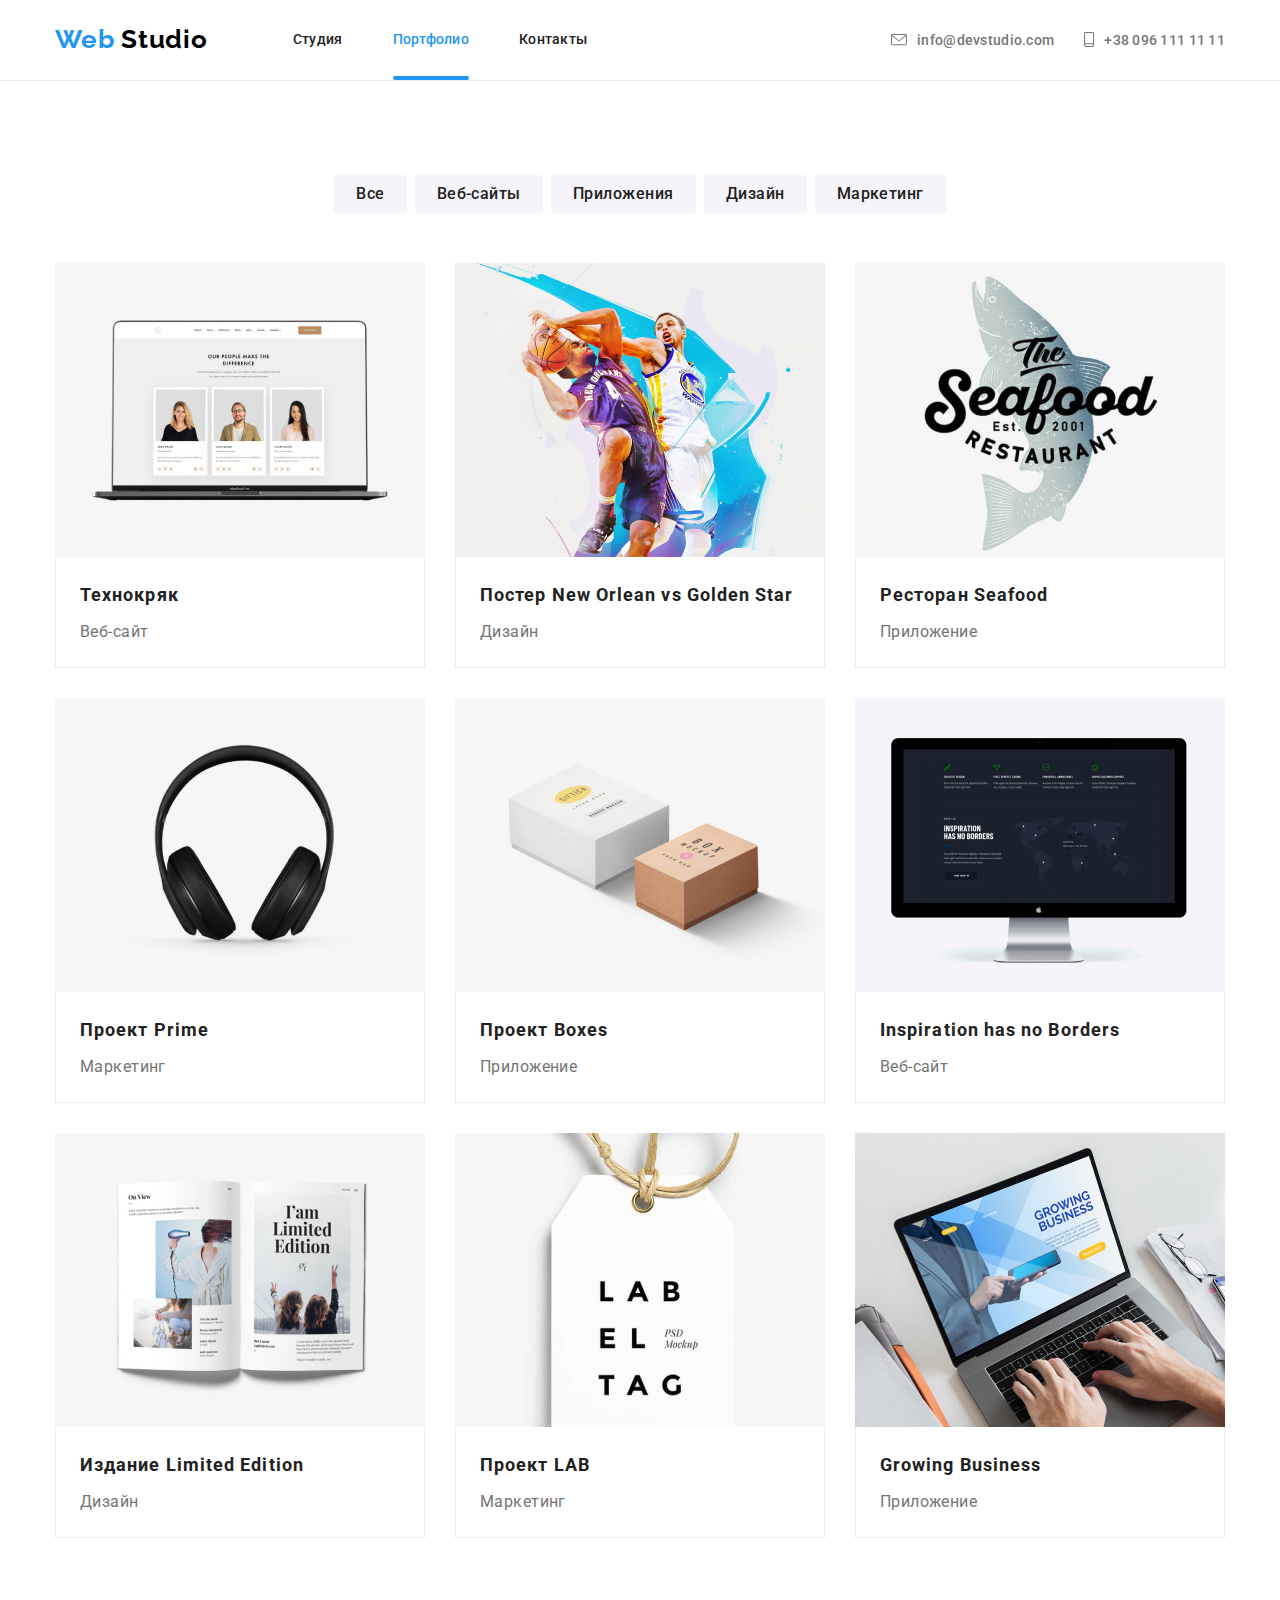
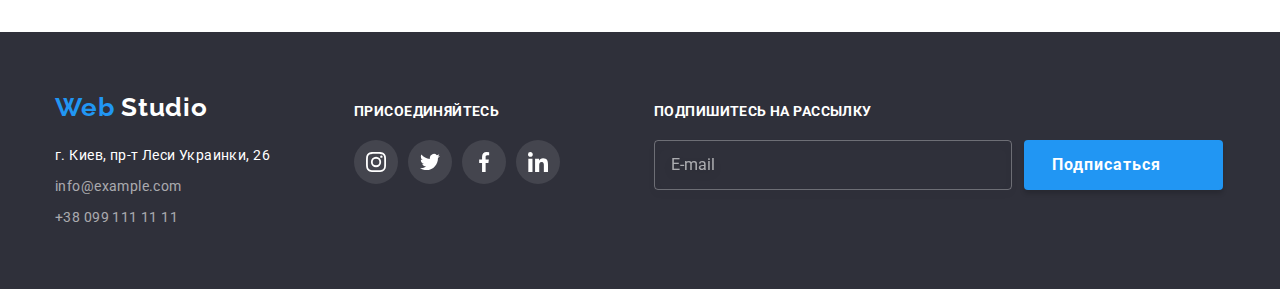
==== commit 816df291: "portfolio.html links; minor improvements" ====
--- a/portfolio.html
+++ b/portfolio.html
@@ -104,12 +104,14 @@
         </ul>
       </div>
     </header>
+    <!-- portfolio.html -->
+    <!-- sections-main -->
     <main class="page-main border-top">
-      <!-- Portfolio -->
-
+      <!-- section-our-works -->
       <section class="section">
         <div class="container">
-          <h1 hidden>Портфолио</h1>
+          <!-- types-of-works-filters -->
+          <h1 hidden>Наши работы</h1>
           <ul class="filter-list list">
             <li class="item">
               <button type="button" class="button filter">Все</button>
@@ -127,24 +129,29 @@
               <button type="button" class="button filter">Маркетинг</button>
             </li>
           </ul>
-
+          <!-- section-our-works-examples-->
           <ul class="portfolio-list list">
             <li class="item">
-              <a href="" class="product">
-                <div class="product-thumb">
-                  <img
-                    class="image"
-                    src="./images/portfolio/img-portfolio_01.jpg"
-                    alt="Ноутбук с сайтом на экране"
-                    width="370"
-                    height="294"
-                  />
-                  <div class="product-overlay">
-                    <p class="hover-text">
-                      Технокряк это современная площадка распространения
-                      коронавируса. Компании используют эту платформу для
-                      цифрового шпионажа и атак на защищённые сервера
-                      конкурентов.
+              <a
+                class="product"
+                href=""
+                rel="noreferrer noopener"
+                target="_blank"
+              >
+                <div class="product-thumb">
+                  <img
+                    class="image"
+                    src="./images/portfolio/section-our-works-examples/tekhnokriak.jpg"
+                    title="Технокряк"
+                    alt="Технокряк"
+                    width="370"
+                    height="294"
+                  />
+                  <div class="product-overlay">
+                    <p class="hover-text">
+                      Технокряк это современная площадка распространения
+                      ресурсов. Компании используют эту платформу для цифрового
+                      шпионажа и атак на защищённые сервера конкурентов.
                     </p>
                   </div>
                 </div>
@@ -156,21 +163,27 @@
             </li>
 
             <li class="item">
-              <a href="" class="product">
-                <div class="product-thumb">
-                  <img
-                    class="image"
-                    src="./images/portfolio/img-portfolio_02.jpg"
-                    alt="Баскетболисты в прыжке"
-                    width="370"
-                    height="294"
-                  />
-                  <div class="product-overlay">
-                    <p class="hover-text">
-                      Технокряк это современная площадка распространения
-                      коронавируса. Компании используют эту платформу для
-                      цифрового шпионажа и атак на защищённые сервера
-                      конкурентов.
+              <a
+                href=""
+                class="product"
+                href=""
+                rel="noreferrer noopener"
+                target="_blank"
+              >
+                <div class="product-thumb">
+                  <img
+                    class="image"
+                    src="./images/portfolio/section-our-works-examples/new-orlean-vs-golden-star-poster.jpg"
+                    title="Постер New Orlean vs Golden Star"
+                    alt="Постер New Orlean vs Golden Star"
+                    width="370"
+                    height="294"
+                  />
+                  <div class="product-overlay">
+                    <p class="hover-text">
+                      Технокряк это современная площадка распространения
+                      ресурсов. Компании используют эту платформу для цифрового
+                      шпионажа и атак на защищённые сервера конкурентов.
                     </p>
                   </div>
                 </div>
@@ -185,21 +198,26 @@
             </li>
 
             <li class="item">
-              <a href="" class="product">
-                <div class="product-thumb">
-                  <img
-                    class="image"
-                    src="./images/portfolio/img-portfolio_03.jpg"
-                    alt="Логотип ресторана с рыбой"
-                    width="370"
-                    height="294"
-                  />
-                  <div class="product-overlay">
-                    <p class="hover-text">
-                      Технокряк это современная площадка распространения
-                      коронавируса. Компании используют эту платформу для
-                      цифрового шпионажа и атак на защищённые сервера
-                      конкурентов.
+              <a
+                class="product"
+                href=""
+                rel="noreferrer noopener"
+                target="_blank"
+              >
+                <div class="product-thumb">
+                  <img
+                    class="image"
+                    src="./images/portfolio/section-our-works-examples/the-seafood-restaurant.jpg"
+                    title="Ресторан Seafood"
+                    alt="Ресторан Seafood"
+                    width="370"
+                    height="294"
+                  />
+                  <div class="product-overlay">
+                    <p class="hover-text">
+                      Технокряк это современная площадка распространения
+                      ресурсов. Компании используют эту платформу для цифрового
+                      шпионажа и атак на защищённые сервера конкурентов.
                     </p>
                   </div>
                 </div>
@@ -214,21 +232,26 @@
             </li>
 
             <li class="item">
-              <a href="" class="product">
-                <div class="product-thumb">
-                  <img
-                    class="image"
-                    src="./images/portfolio/img-portfolio_04.jpg"
-                    alt="Наушники"
-                    width="370"
-                    height="294"
-                  />
-                  <div class="product-overlay">
-                    <p class="hover-text">
-                      Технокряк это современная площадка распространения
-                      коронавируса. Компании используют эту платформу для
-                      цифрового шпионажа и атак на защищённые сервера
-                      конкурентов.
+              <a
+                class="product"
+                href=""
+                rel="noreferrer noopener"
+                target="_blank"
+              >
+                <div class="product-thumb">
+                  <img
+                    class="image"
+                    src="./images/portfolio/section-our-works-examples/prime-project.jpg"
+                    title="Проект Prime"
+                    alt="Проект Prime"
+                    width="370"
+                    height="294"
+                  />
+                  <div class="product-overlay">
+                    <p class="hover-text">
+                      Технокряк это современная площадка распространения
+                      ресурсов. Компании используют эту платформу для цифрового
+                      шпионажа и атак на защищённые сервера конкурентов.
                     </p>
                   </div>
                 </div>
@@ -243,21 +266,26 @@
             </li>
 
             <li class="item">
-              <a href="" class="product">
-                <div class="product-thumb">
-                  <img
-                    class="image"
-                    src="./images/portfolio/img-portfolio_05.jpg"
-                    alt="Две коробки разных цветов"
-                    width="370"
-                    height="294"
-                  />
-                  <div class="product-overlay">
-                    <p class="hover-text">
-                      Технокряк это современная площадка распространения
-                      коронавируса. Компании используют эту платформу для
-                      цифрового шпионажа и атак на защищённые сервера
-                      конкурентов.
+              <a
+                class="product"
+                href=""
+                rel="noreferrer noopener"
+                target="_blank"
+              >
+                <div class="product-thumb">
+                  <img
+                    class="image"
+                    src="./images/portfolio/section-our-works-examples/boxes-project.jpg"
+                    title="Проект Boxes"
+                    alt="Проект Boxes"
+                    width="370"
+                    height="294"
+                  />
+                  <div class="product-overlay">
+                    <p class="hover-text">
+                      Технокряк это современная площадка распространения
+                      ресурсов. Компании используют эту платформу для цифрового
+                      шпионажа и атак на защищённые сервера конкурентов.
                     </p>
                   </div>
                 </div>
@@ -272,21 +300,26 @@
             </li>
 
             <li class="item">
-              <a href="" class="product">
-                <div class="product-thumb">
-                  <img
-                    class="image"
-                    src="./images/portfolio/img-portfolio_06.jpg"
-                    alt="Компьютер Apple iMac"
-                    width="370"
-                    height="294"
-                  />
-                  <div class="product-overlay">
-                    <p class="hover-text">
-                      Технокряк это современная площадка распространения
-                      коронавируса. Компании используют эту платформу для
-                      цифрового шпионажа и атак на защищённые сервера
-                      конкурентов.
+              <a
+                class="product"
+                href=""
+                rel="noreferrer noopener"
+                target="_blank"
+              >
+                <div class="product-thumb">
+                  <img
+                    class="image"
+                    src="./images/portfolio/section-our-works-examples/inspiration-has-no-borders.jpg"
+                    title="Inspiration has no Borders"
+                    alt="Inspiration has no Borders"
+                    width="370"
+                    height="294"
+                  />
+                  <div class="product-overlay">
+                    <p class="hover-text">
+                      Технокряк это современная площадка распространения
+                      ресурсов. Компании используют эту платформу для цифрового
+                      шпионажа и атак на защищённые сервера конкурентов.
                     </p>
                   </div>
                 </div>
@@ -298,21 +331,26 @@
             </li>
 
             <li class="item">
-              <a href="" class="product">
-                <div class="product-thumb">
-                  <img
-                    class="image"
-                    src="./images/portfolio/img-portfolio_07.jpg"
-                    alt="Открытый журнал с картинками"
-                    width="370"
-                    height="294"
-                  />
-                  <div class="product-overlay">
-                    <p class="hover-text">
-                      Технокряк это современная площадка распространения
-                      коронавируса. Компании используют эту платформу для
-                      цифрового шпионажа и атак на защищённые сервера
-                      конкурентов.
+              <a
+                class="product"
+                href=""
+                rel="noreferrer noopener"
+                target="_blank"
+              >
+                <div class="product-thumb">
+                  <img
+                    class="image"
+                    src="./images/portfolio/section-our-works-examples/limited-edition.jpg"
+                    title="Издание Limited Edition"
+                    alt="Издание Limited Edition"
+                    width="370"
+                    height="294"
+                  />
+                  <div class="product-overlay">
+                    <p class="hover-text">
+                      Технокряк это современная площадка распространения
+                      ресурсов. Компании используют эту платформу для цифрового
+                      шпионажа и атак на защищённые сервера конкурентов.
                     </p>
                   </div>
                 </div>
@@ -327,21 +365,26 @@
             </li>
 
             <li class="item">
-              <a href="" class="product">
-                <div class="product-thumb">
-                  <img
-                    class="image"
-                    src="./images/portfolio/img-portfolio_08.jpg"
-                    alt="Этикетка с надписью"
-                    width="370"
-                    height="294"
-                  />
-                  <div class="product-overlay">
-                    <p class="hover-text">
-                      Технокряк это современная площадка распространения
-                      коронавируса. Компании используют эту платформу для
-                      цифрового шпионажа и атак на защищённые сервера
-                      конкурентов.
+              <a
+                class="product"
+                href=""
+                rel="noreferrer noopener"
+                target="_blank"
+              >
+                <div class="product-thumb">
+                  <img
+                    class="image"
+                    src="./images/portfolio/section-our-works-examples/lab-project.jpg"
+                    title="Проект LAB"
+                    alt="Проект LAB"
+                    width="370"
+                    height="294"
+                  />
+                  <div class="product-overlay">
+                    <p class="hover-text">
+                      Технокряк это современная площадка распространения
+                      ресурсов. Компании используют эту платформу для цифрового
+                      шпионажа и атак на защищённые сервера конкурентов.
                     </p>
                   </div>
                 </div>
@@ -356,21 +399,26 @@
             </li>
 
             <li class="item">
-              <a href="" class="product">
-                <div class="product-thumb">
-                  <img
-                    class="image"
-                    src="./images/portfolio/img-portfolio_09.jpg"
-                    alt="Печатает на ноутбуке"
-                    width="370"
-                    height="294"
-                  />
-                  <div class="product-overlay">
-                    <p class="hover-text">
-                      Технокряк это современная площадка распространения
-                      коронавируса. Компании используют эту платформу для
-                      цифрового шпионажа и атак на защищённые сервера
-                      конкурентов.
+              <a
+                class="product"
+                href=""
+                rel="noreferrer noopener"
+                target="_blank"
+              >
+                <div class="product-thumb">
+                  <img
+                    class="image"
+                    src="./images/portfolio/section-our-works-examples/growing-business.jpg"
+                    title="Growing Business"
+                    alt="Growing Business"
+                    width="370"
+                    height="294"
+                  />
+                  <div class="product-overlay">
+                    <p class="hover-text">
+                      Технокряк это современная площадка распространения
+                      ресурсов. Компании используют эту платформу для цифрового
+                      шпионажа и атак на защищённые сервера конкурентов.
                     </p>
                   </div>
                 </div>
--- a/css/main.min.css
+++ b/css/main.min.css
@@ -318,15 +318,15 @@
 .feature-list .item:not(:last-child) {
   margin-right: 30px;
 }
-.exemples-list {
-  display: -webkit-box;
-  display: -ms-flexbox;
-  display: flex;
-}
-.exemples-list .item:not(:last-child) {
+.examples-list {
+  display: -webkit-box;
+  display: -ms-flexbox;
+  display: flex;
+}
+.examples-list .item:not(:last-child) {
   margin-right: 30px;
 }
-.exemples-list .title {
+.examples-list .title {
   position: absolute;
   bottom: 0;
   left: 0;
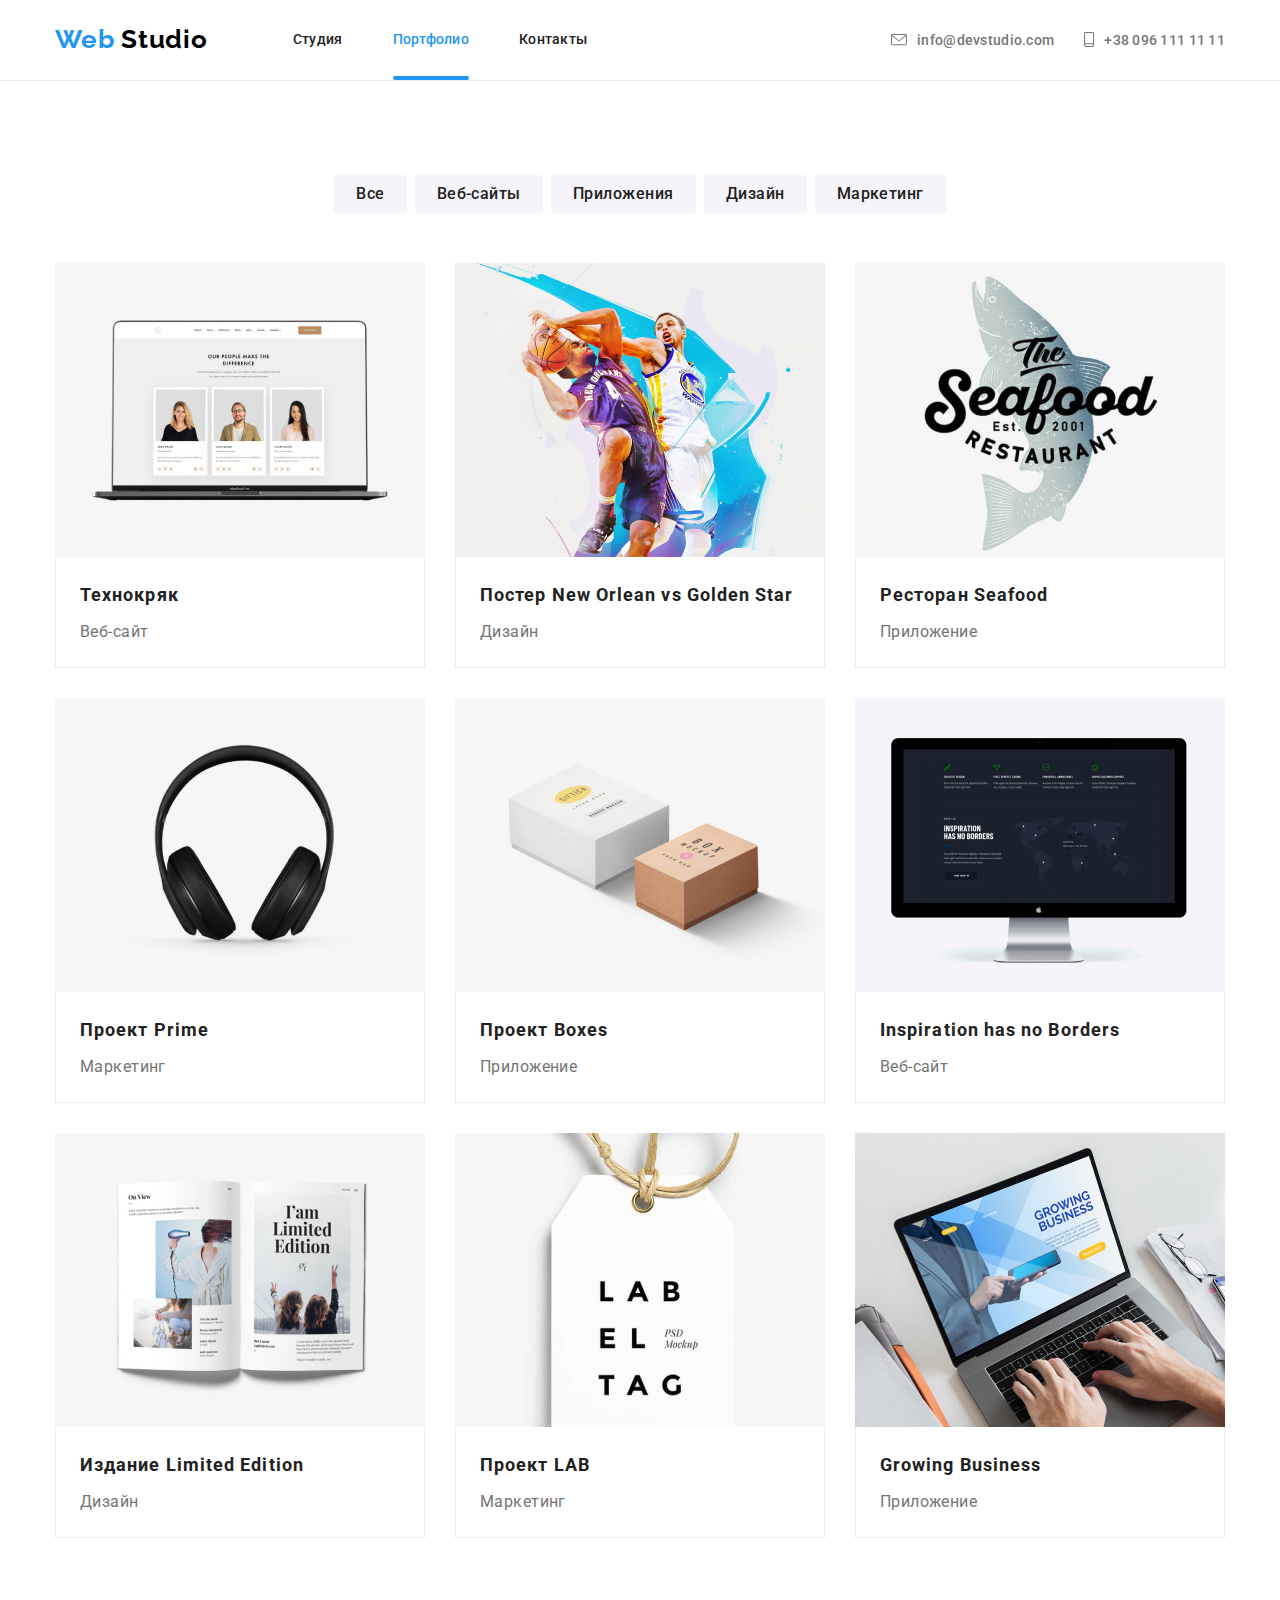
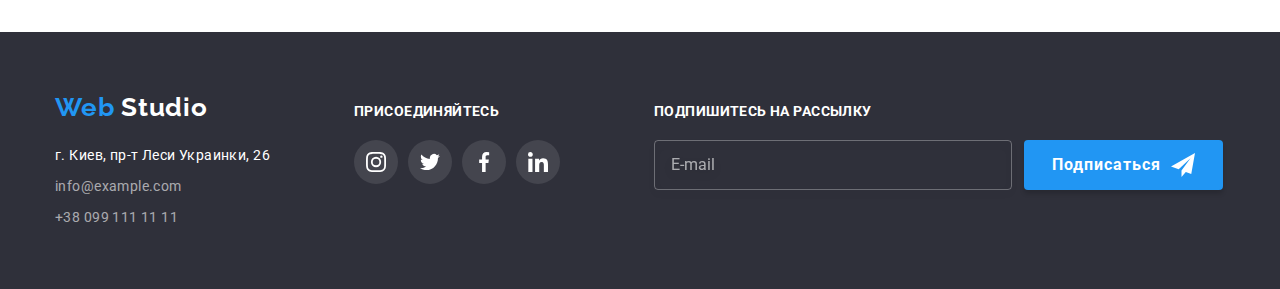
==== commit e37a6c64: "page titles" ====
--- a/portfolio.html
+++ b/portfolio.html
@@ -3,7 +3,7 @@
   <head>
     <meta charset="UTF-8" />
     <meta name="viewport" content="width=device-width, initial-scale=1.0" />
-    <title>Portfolio 1.7</title>
+    <title>Portfolio 1.0.7.</title>
     <link
       href="https://fonts.googleapis.com/css2?family=Raleway:wght@700&family=Roboto:wght@400;500;700&display=swap"
       rel="stylesheet"
--- a/css/main.min.css
+++ b/css/main.min.css
@@ -1,1070 +1 @@
-@font-face {
-  font-family: 'Roboto';
-  font-style: normal;
-  font-weight: 900;
-  font-display: swap;
-  src: local('Roboto Black'), local('Roboto-Black'),
-    url('../fonts/roboto-v20-latin_cyrillic-900.woff2') format('woff2'),
-    url('../fonts/roboto-v20-latin_cyrillic-900.woff') format('woff');
-}
-html {
-  -webkit-box-sizing: border-box;
-  box-sizing: border-box;
-}
-*,
-*::before,
-*::after {
-  -webkit-box-sizing: inherit;
-  box-sizing: inherit;
-}
-body {
-  font-family: 'Roboto', sans-serif;
-  font-style: normal;
-  font-weight: 400;
-  font-size: 14px;
-  line-height: 1.72;
-  letter-spacing: 0.03em;
-  color: #757575;
-  background-color: #ffffff;
-}
-.visually-hidden {
-  position: absolute;
-  width: 1px;
-  height: 1px;
-  margin: -1px;
-  border: 0;
-  padding: 0;
-  clip: rect(0 0 0 0);
-  overflow: hidden;
-}
-img {
-  display: block;
-  min-width: 100%;
-  height: auto;
-}
-.list {
-  padding: 0;
-  margin: 0;
-  list-style: none;
-}
-.button {
-  cursor: pointer;
-  padding: 0;
-  border: none;
-}
-.relative {
-  position: relative;
-}
-.section {
-  padding-top: 94px;
-  padding-bottom: 94px;
-}
-.section-title {
-  margin-top: 0;
-  margin-bottom: 50px;
-  font-size: 36px;
-  line-height: 1.16;
-  letter-spacing: 0.03em;
-  text-align: center;
-  color: #212121;
-}
-.section.padding-top-none {
-  padding-top: 0;
-}
-.container {
-  padding-left: 15px;
-  padding-right: 15px;
-  margin-left: auto;
-  margin-right: auto;
-  width: 1200px;
-}
-.subtitle {
-  display: block;
-  margin-bottom: 20px;
-  font-size: 14px;
-  line-height: 1.14;
-  font-weight: 700;
-  color: #fff;
-  text-transform: uppercase;
-}
-.page-header {
-  position: fixed;
-  top: 0;
-  left: 0;
-  width: 100%;
-  background-color: #ffffff;
-  z-index: 2;
-}
-.page-header .container.main-nav {
-  display: -webkit-box;
-  display: -ms-flexbox;
-  display: flex;
-  -webkit-box-align: center;
-  -ms-flex-align: center;
-  align-items: center;
-}
-.page-header .container.main-nav .main-nav {
-  display: -webkit-box;
-  display: -ms-flexbox;
-  display: flex;
-  -webkit-box-align: center;
-  -ms-flex-align: center;
-  align-items: center;
-}
-.logo {
-  font-family: 'Raleway', sans-serif;
-  color: #2196f3;
-  font-weight: bold;
-  font-size: 26px;
-  line-height: 1.2;
-  letter-spacing: 0.03em;
-  text-decoration: none;
-}
-.logo .primary-color {
-  color: #000000;
-}
-.site-nav {
-  display: -webkit-box;
-  display: -ms-flexbox;
-  display: flex;
-  margin-left: 85px;
-}
-.site-nav .item:not(:last-child) {
-  margin-right: 50px;
-}
-.site-nav .link {
-  display: block;
-  padding-top: 32px;
-  padding-bottom: 32px;
-  color: #212121;
-  font-weight: 500;
-  font-size: 14px;
-  line-height: 1.14;
-  letter-spacing: 0.02em;
-  text-decoration: none;
-  -webkit-transition: color 250ms cubic-bezier(0.4, 0, 0.2, 1);
-  -o-transition: color 250ms cubic-bezier(0.4, 0, 0.2, 1);
-  transition: color 250ms cubic-bezier(0.4, 0, 0.2, 1);
-}
-.site-nav .link:hover,
-.site-nav .link:focus {
-  color: #2196f3;
-}
-.site-nav .link.current {
-  color: #2196f3;
-}
-.site-nav .link.current::after {
-  content: '';
-  display: block;
-  position: absolute;
-  left: 0;
-  bottom: 0;
-  width: 100%;
-  height: 4px;
-  border-radius: 2px;
-  background-color: #2196f3;
-}
-.auth-nav {
-  display: -webkit-box;
-  display: -ms-flexbox;
-  display: flex;
-  margin-left: auto;
-}
-.auth-nav .item + .item {
-  margin-left: 30px;
-}
-.auth-nav .link {
-  display: -webkit-box;
-  display: -ms-flexbox;
-  display: flex;
-  -webkit-box-align: center;
-  -ms-flex-align: center;
-  align-items: center;
-  font-weight: 500;
-  font-size: 14px;
-  line-height: 1.143;
-  letter-spacing: 0.02em;
-  color: #757575;
-  text-decoration: none;
-  -webkit-transition: color 250ms cubic-bezier(0.4, 0, 0.2, 1);
-  -o-transition: color 250ms cubic-bezier(0.4, 0, 0.2, 1);
-  transition: color 250ms cubic-bezier(0.4, 0, 0.2, 1);
-}
-.auth-nav .link:hover,
-.auth-nav .link:focus {
-  color: #2196f3;
-}
-.auth-nav .link .link-icon {
-  display: block;
-  margin-right: 10px;
-  fill: #757575;
-  -webkit-transition: fill 250ms cubic-bezier(0.4, 0, 0.2, 1);
-  -o-transition: fill 250ms cubic-bezier(0.4, 0, 0.2, 1);
-  transition: fill 250ms cubic-bezier(0.4, 0, 0.2, 1);
-}
-.auth-nav .link:hover .link-icon,
-.auth-nav .link:focus .link-icon {
-  fill: #2196f3;
-}
-.auth-nav .item:nth-child(1) .link-icon {
-  width: 16px;
-  height: 12px;
-}
-.page-main > .section:nth-last-child(2) {
-  background-color: #f5f4fa;
-}
-.page-main.border-top {
-  border-top: 1px solid #ececec;
-}
-.hero {
-  text-align: center;
-  background-color: #757575;
-}
-.hero .container-hero {
-  padding-top: 200px;
-  padding-bottom: 200px;
-  margin-left: auto;
-  margin-right: auto;
-  max-width: 1600px;
-  background-image: -webkit-gradient(
-      linear,
-      left top,
-      right top,
-      from(rgba(47, 48, 58, 0.8)),
-      to(rgba(47, 48, 58, 0.8))
-    ),
-    url('../images/index/img-hero-01.jpg');
-  background-image: -o-linear-gradient(
-      left,
-      rgba(47, 48, 58, 0.8),
-      rgba(47, 48, 58, 0.8)
-    ),
-    url('../images/index/img-hero-01.jpg');
-  background-image: linear-gradient(
-      to right,
-      rgba(47, 48, 58, 0.8),
-      rgba(47, 48, 58, 0.8)
-    ),
-    url('../images/index/img-hero-01.jpg');
-  background-size: cover;
-  background-position: center;
-}
-.hero .container-hero .title {
-  margin-top: 0;
-  margin-bottom: 30px;
-  font-weight: 900;
-  font-size: 44px;
-  line-height: 1.36;
-  letter-spacing: 0.06em;
-  text-transform: uppercase;
-  color: #fff;
-}
-.hero .container-hero .button {
-  font-weight: 700;
-  font-size: 16px;
-  line-height: 1.87;
-  letter-spacing: 0.06em;
-  padding: 10px 32px;
-  color: #fff;
-  border: none;
-  border-radius: 4px;
-  background-color: #2196f3;
-  -webkit-box-shadow: 0px 4px 4px rgba(0, 0, 0, 0.15);
-  box-shadow: 0px 4px 4px rgba(0, 0, 0, 0.15);
-  -webkit-transition: background-color 250ms cubic-bezier(0.4, 0, 0.2, 1);
-  -o-transition: background-color 250ms cubic-bezier(0.4, 0, 0.2, 1);
-  transition: background-color 250ms cubic-bezier(0.4, 0, 0.2, 1);
-}
-.hero .container-hero .button:hover,
-.hero .container-hero .button:focus {
-  background-color: #188ce8;
-}
-.feature-list {
-  display: -webkit-box;
-  display: -ms-flexbox;
-  display: flex;
-}
-.feature-list .item {
-  width: 270px;
-}
-.feature-list .item .icon-wrap {
-  display: -webkit-box;
-  display: -ms-flexbox;
-  display: flex;
-  -webkit-box-pack: center;
-  -ms-flex-pack: center;
-  justify-content: center;
-  -webkit-box-align: center;
-  -ms-flex-align: center;
-  align-items: center;
-  width: 270px;
-  height: 120px;
-  margin-bottom: 30px;
-  border-radius: 4px;
-  background-color: #f5f4fa;
-}
-.feature-list .item .title {
-  margin-top: 0;
-  margin-bottom: 10px;
-  font-size: 14px;
-  line-height: 1.143;
-  text-transform: uppercase;
-  color: #212121;
-}
-.feature-list .item .text {
-  margin-top: 0;
-  margin-bottom: 0;
-}
-.feature-list .item:not(:last-child) {
-  margin-right: 30px;
-}
-.examples-list {
-  display: -webkit-box;
-  display: -ms-flexbox;
-  display: flex;
-}
-.examples-list .item:not(:last-child) {
-  margin-right: 30px;
-}
-.examples-list .title {
-  position: absolute;
-  bottom: 0;
-  left: 0;
-  width: 100%;
-  display: block;
-  padding-top: 27px;
-  padding-bottom: 27px;
-  font-weight: 700;
-  line-height: 1.14;
-  text-align: center;
-  text-transform: uppercase;
-  color: #fff;
-  background-color: rgba(47, 48, 58, 0.8);
-}
-.team-list {
-  display: -webkit-box;
-  display: -ms-flexbox;
-  display: flex;
-}
-.team-list .item {
-  padding-bottom: 24px;
-  border-radius: 0 0 4px 4px;
-  background-color: #fff;
-  -webkit-box-shadow: 0px 2px 1px rgba(0, 0, 0, 0.2),
-    0px 1px 1px rgba(0, 0, 0, 0.14), 0px 1px 3px rgba(0, 0, 0, 0.12);
-  box-shadow: 0px 2px 1px rgba(0, 0, 0, 0.2), 0px 1px 1px rgba(0, 0, 0, 0.14),
-    0px 1px 3px rgba(0, 0, 0, 0.12);
-}
-.team-list .item:not(:last-child) {
-  margin-right: 30px;
-}
-.team-list .item .team-photo {
-  margin-bottom: 30px;
-}
-.team-list .item .title {
-  margin-top: 0;
-  margin-bottom: 10px;
-  font-weight: 500;
-  font-size: 16px;
-  line-height: 1.19;
-  text-align: center;
-  color: #212121;
-}
-.team-list .item .text {
-  margin-top: 0;
-  margin-bottom: 16px;
-  font-size: 16px;
-  line-height: 1.19;
-  text-align: center;
-}
-.team-social {
-  display: -webkit-box;
-  display: -ms-flexbox;
-  display: flex;
-  -webkit-box-pack: center;
-  -ms-flex-pack: center;
-  justify-content: center;
-}
-.team-social .social-item:not(:last-child) {
-  margin-right: 10px;
-}
-.team-social .button {
-  display: -webkit-box;
-  display: -ms-flexbox;
-  display: flex;
-  -webkit-box-pack: center;
-  -ms-flex-pack: center;
-  justify-content: center;
-  -webkit-box-align: center;
-  -ms-flex-align: center;
-  align-items: center;
-  width: 44px;
-  height: 44px;
-  border-radius: 50%;
-  -webkit-transition: background-color 250ms cubic-bezier(0.4, 0, 0.2, 1);
-  -o-transition: background-color 250ms cubic-bezier(0.4, 0, 0.2, 1);
-  transition: background-color 250ms cubic-bezier(0.4, 0, 0.2, 1);
-}
-.team-social .button:hover,
-.team-social .button:focus {
-  background-color: #2196f3;
-}
-.team-social .button .button-icon {
-  fill: #afb1b8;
-  -webkit-transition: fill 250ms cubic-bezier(0.4, 0, 0.2, 1);
-  -o-transition: fill 250ms cubic-bezier(0.4, 0, 0.2, 1);
-  transition: fill 250ms cubic-bezier(0.4, 0, 0.2, 1);
-}
-.team-social .button:hover .button-icon,
-.team-social .button:focus .button-icon {
-  fill: #fff;
-}
-.clients-list {
-  display: -webkit-box;
-  display: -ms-flexbox;
-  display: flex;
-}
-.clients-list .item:not(:last-child) {
-  margin-right: 30px;
-}
-.clients-list .button {
-  display: -webkit-box;
-  display: -ms-flexbox;
-  display: flex;
-  -webkit-box-pack: center;
-  -ms-flex-pack: center;
-  justify-content: center;
-  -webkit-box-align: center;
-  -ms-flex-align: center;
-  align-items: center;
-  width: 170px;
-  height: 90px;
-  border: 1px solid #afb1b8;
-  border-radius: 4px;
-  -webkit-transition: border-color 250ms cubic-bezier(0.4, 0, 0.2, 1);
-  -o-transition: border-color 250ms cubic-bezier(0.4, 0, 0.2, 1);
-  transition: border-color 250ms cubic-bezier(0.4, 0, 0.2, 1);
-}
-.clients-list .button:hover,
-.clients-list .button:focus {
-  border-color: #2196f3;
-}
-.clients-list .button .button-icon {
-  fill: #afb1b8;
-  -webkit-transition: fill 250ms cubic-bezier(0.4, 0, 0.2, 1);
-  -o-transition: fill 250ms cubic-bezier(0.4, 0, 0.2, 1);
-  transition: fill 250ms cubic-bezier(0.4, 0, 0.2, 1);
-}
-.clients-list .button:hover .button-icon,
-.clients-list .button:focus .button-icon {
-  fill: #2196f3;
-}
-.backdrop {
-  position: fixed;
-  top: 0;
-  left: 0;
-  width: 100%;
-  height: 100%;
-  background-color: rgba(0, 0, 0, 0.2);
-  opacity: 1;
-  -webkit-transition: opacity 250ms cubic-bezier(0.4, 0, 0.2, 1);
-  -o-transition: opacity 250ms cubic-bezier(0.4, 0, 0.2, 1);
-  transition: opacity 250ms cubic-bezier(0.4, 0, 0.2, 1);
-  z-index: 3;
-}
-.backdrop.is-hidden {
-  opacity: 0;
-  pointer-events: none;
-}
-.backdrop.is-hidden .modal {
-  -webkit-transform: translate(-50%, -50%) scale(1.1);
-  -ms-transform: translate(-50%, -50%) scale(1.1);
-  transform: translate(-50%, -50%) scale(1.1);
-}
-.backdrop .modal {
-  position: absolute;
-  top: 50%;
-  left: 50%;
-  padding: 40px;
-  border-radius: 4px;
-  background-color: #fff;
-  -webkit-box-shadow: 0px 1px 3px rgba(0, 0, 0, 0.12),
-    0px 1px 1px rgba(0, 0, 0, 0.14), 0px 2px 1px rgba(0, 0, 0, 0.2);
-  box-shadow: 0px 1px 3px rgba(0, 0, 0, 0.12), 0px 1px 1px rgba(0, 0, 0, 0.14),
-    0px 2px 1px rgba(0, 0, 0, 0.2);
-  -webkit-transform: translate(-50%, -50%) scale(1);
-  -ms-transform: translate(-50%, -50%) scale(1);
-  transform: translate(-50%, -50%) scale(1);
-  -webkit-transition: -webkit-transform 250ms cubic-bezier(0.4, 0, 0.2, 1);
-  transition: -webkit-transform 250ms cubic-bezier(0.4, 0, 0.2, 1);
-  -o-transition: transform 250ms cubic-bezier(0.4, 0, 0.2, 1);
-  transition: transform 250ms cubic-bezier(0.4, 0, 0.2, 1);
-  transition: transform 250ms cubic-bezier(0.4, 0, 0.2, 1),
-    -webkit-transform 250ms cubic-bezier(0.4, 0, 0.2, 1);
-}
-.backdrop .modal-subtitle {
-  display: block;
-  margin-bottom: 30px;
-  font-weight: 700;
-  font-size: 20px;
-  line-height: 1.15;
-  text-align: center;
-  color: #212121;
-}
-.backdrop .modal .close-modal {
-  position: absolute;
-  top: 8px;
-  right: 8px;
-  display: -webkit-box;
-  display: -ms-flexbox;
-  display: flex;
-  -webkit-box-pack: center;
-  -ms-flex-pack: center;
-  justify-content: center;
-  -webkit-box-align: center;
-  -ms-flex-align: center;
-  align-items: center;
-  width: 30px;
-  height: 30px;
-  border: 1px solid rgba(0, 0, 0, 0.1);
-  border-radius: 50%;
-  cursor: pointer;
-  background-color: #fff;
-}
-.backdrop .modal .close-modal .button-icon {
-  fill: #000;
-  -webkit-transition: fill 250ms cubic-bezier(0.4, 0, 0.2, 1);
-  -o-transition: fill 250ms cubic-bezier(0.4, 0, 0.2, 1);
-  transition: fill 250ms cubic-bezier(0.4, 0, 0.2, 1);
-}
-.backdrop .modal .close-modal:hover > .button-icon,
-.backdrop .modal .close-modal:focus > .button-icon {
-  fill: #2196f3;
-}
-.form-field {
-  display: block;
-  position: relative;
-  margin-bottom: 28px;
-}
-.form-field .form-label {
-  position: absolute;
-  top: 50%;
-  left: 42px;
-  -webkit-transform: translateY(-50%);
-  -ms-transform: translateY(-50%);
-  transform: translateY(-50%);
-  -webkit-transition: -webkit-transform 250ms cubic-bezier(0.4, 0, 0.2, 1);
-  transition: -webkit-transform 250ms cubic-bezier(0.4, 0, 0.2, 1);
-  -o-transition: transform 250ms cubic-bezier(0.4, 0, 0.2, 1);
-  transition: transform 250ms cubic-bezier(0.4, 0, 0.2, 1);
-  transition: transform 250ms cubic-bezier(0.4, 0, 0.2, 1),
-    -webkit-transform 250ms cubic-bezier(0.4, 0, 0.2, 1);
-  line-height: 1.14;
-  letter-spacing: 0.01em;
-  color: #757575;
-}
-.form-field .form-label:hover {
-  cursor: auto;
-}
-.form-field .form-input {
-  width: 448px;
-  height: 40px;
-  padding: 0 42px;
-  border: 1px solid rgba(33, 33, 33, 0.2);
-  border-radius: 4px;
-  outline: 0;
-}
-.form-field .form-input:focus,
-.form-field .form-input:focus {
-  border: 1px solid #2196f3;
-}
-.form-field .form-input:not(:placeholder-shown) ~ .icon-wrap .icon {
-  fill: #2196f3;
-}
-.form-field .form-input:not(:placeholder-shown) + .form-label {
-  font-size: 12px;
-  line-height: 1.17;
-  -webkit-transform: translate(-26px, -39px);
-  -ms-transform: translate(-26px, -39px);
-  transform: translate(-26px, -39px);
-  color: #2196f3;
-}
-.form-field .form-input:not(:placeholder-shown) {
-  border-color: #2196f3;
-}
-.form-field .icon-wrap {
-  position: absolute;
-  top: 50%;
-  left: 16px;
-  -webkit-transform: translateY(-50%);
-  -ms-transform: translateY(-50%);
-  transform: translateY(-50%);
-  display: -webkit-box;
-  display: -ms-flexbox;
-  display: flex;
-  fill: #212121;
-}
-.form-field .icon-wrap .icon {
-  fill: #212121;
-  -webkit-transition: fill 250ms cubic-bezier(0.4, 0, 0.2, 1);
-  -o-transition: fill 250ms cubic-bezier(0.4, 0, 0.2, 1);
-  transition: fill 250ms cubic-bezier(0.4, 0, 0.2, 1);
-}
-.form-field:focus-within .icon {
-  fill: #2196f3;
-}
-.form-field:focus-within > .form-label {
-  font-size: 12px;
-  line-height: 1.17;
-  -webkit-transform: translate(-26px, -39px);
-  -ms-transform: translate(-26px, -39px);
-  transform: translate(-26px, -39px);
-  color: #2196f3;
-}
-.form-textarea {
-  display: block;
-  width: 448px;
-  height: 120px;
-  resize: none;
-  padding: 10px 15px;
-  margin-bottom: 20px;
-  border: 1px solid rgba(33, 33, 33, 0.2);
-  border-radius: 4px;
-  outline: 0;
-  -webkit-transition: border-color 250ms cubic-bezier(0.4, 0, 0.2, 1);
-  -o-transition: border-color 250ms cubic-bezier(0.4, 0, 0.2, 1);
-  transition: border-color 250ms cubic-bezier(0.4, 0, 0.2, 1);
-}
-.form-textarea:focus {
-  border-color: #2196f3;
-}
-.form-textarea:focus::-webkit-input-placeholder {
-  opacity: 0;
-}
-.form-textarea:focus:-ms-input-placeholder {
-  opacity: 0;
-}
-.form-textarea:focus::-ms-input-placeholder {
-  opacity: 0;
-}
-.form-textarea:focus::-moz-placeholder {
-  opacity: 0;
-}
-.form-textarea:focus::placeholder {
-  opacity: 0;
-}
-.form-textarea:not(:placeholder-shown) {
-  border-color: #2196f3;
-}
-.checkbox-field {
-  display: -webkit-box;
-  display: -ms-flexbox;
-  display: flex;
-  -webkit-box-pack: center;
-  -ms-flex-pack: center;
-  justify-content: center;
-  -webkit-box-align: center;
-  -ms-flex-align: center;
-  align-items: center;
-  margin-bottom: 30px;
-  cursor: pointer;
-}
-.checkbox-field .checkbox-input {
-  position: absolute;
-  width: 1px;
-  height: 1px;
-  margin: -1px;
-  border: 0;
-  padding: 0;
-  clip: rect(0 0 0 0);
-  overflow: hidden;
-}
-.checkbox-field .checkbox-input:focus + .checkbox-icon {
-  border-color: #2196f3;
-}
-.checkbox-field .checkbox-input:checked + .checkbox-icon {
-  border-color: transparent;
-  background-color: #2196f3;
-  background-image: url('../images/index/icon-checked.svg');
-  background-size: contain;
-  background-origin: border-box;
-}
-.checkbox-field .checkbox-icon {
-  display: inline-block;
-  width: 16px;
-  height: 15px;
-  margin-right: 8.4px;
-  border: 2px solid black;
-  border-radius: 2px;
-  -webkit-transition: background-color 150ms cubic-bezier(0.4, 0, 0.2, 1),
-    border-color 150ms cubic-bezier(0.4, 0, 0.2, 1);
-  -o-transition: background-color 150ms cubic-bezier(0.4, 0, 0.2, 1),
-    border-color 150ms cubic-bezier(0.4, 0, 0.2, 1);
-  transition: background-color 150ms cubic-bezier(0.4, 0, 0.2, 1),
-    border-color 150ms cubic-bezier(0.4, 0, 0.2, 1);
-}
-.checkbox-field:hover .checkbox-icon {
-  border-color: #2196f3;
-}
-.checkbox-field .checkbox-label > .label-link {
-  color: #2196f3;
-}
-.form-submit {
-  display: block;
-  padding: 10px 55px;
-  margin: 0 auto;
-  font-weight: 700;
-  font-size: 16px;
-  line-height: 1.87;
-  letter-spacing: 0.06em;
-  border-radius: 4px;
-  border: none;
-  cursor: pointer;
-  color: #fff;
-  background-color: #2196f3;
-  -webkit-box-shadow: 0px 4px 4px rgba(0, 0, 0, 0.15);
-  box-shadow: 0px 4px 4px rgba(0, 0, 0, 0.15);
-  -webkit-transition: background-color 250ms cubic-bezier(0.4, 0, 0.2, 1);
-  -o-transition: background-color 250ms cubic-bezier(0.4, 0, 0.2, 1);
-  transition: background-color 250ms cubic-bezier(0.4, 0, 0.2, 1);
-}
-.form-submit:hover,
-.form-submit:focus {
-  background-color: #188ce8;
-}
-.filter-list {
-  display: -webkit-box;
-  display: -ms-flexbox;
-  display: flex;
-  -webkit-box-pack: center;
-  -ms-flex-pack: center;
-  justify-content: center;
-  margin-bottom: 50px;
-}
-.filter-list .item + .item {
-  margin-left: 8px;
-}
-.filter-list .button.filter {
-  display: block;
-  padding-top: 6px;
-  padding-right: 22px;
-  padding-bottom: 6px;
-  padding-left: 22px;
-  font-weight: 500;
-  font-size: 16px;
-  line-height: 1.625;
-  letter-spacing: 0.03em;
-  border: 0;
-  border-radius: 4px;
-  color: #212121;
-  background-color: #f5f4fa;
-  -webkit-transition: background-color 250ms cubic-bezier(0.4, 0, 0.2, 1),
-    color 250ms cubic-bezier(0.4, 0, 0.2, 1),
-    -webkit-box-shadow 250ms cubic-bezier(0.4, 0, 0.2, 1);
-  transition: background-color 250ms cubic-bezier(0.4, 0, 0.2, 1),
-    color 250ms cubic-bezier(0.4, 0, 0.2, 1),
-    -webkit-box-shadow 250ms cubic-bezier(0.4, 0, 0.2, 1);
-  -o-transition: background-color 250ms cubic-bezier(0.4, 0, 0.2, 1),
-    color 250ms cubic-bezier(0.4, 0, 0.2, 1),
-    box-shadow 250ms cubic-bezier(0.4, 0, 0.2, 1);
-  transition: background-color 250ms cubic-bezier(0.4, 0, 0.2, 1),
-    color 250ms cubic-bezier(0.4, 0, 0.2, 1),
-    box-shadow 250ms cubic-bezier(0.4, 0, 0.2, 1);
-  transition: background-color 250ms cubic-bezier(0.4, 0, 0.2, 1),
-    color 250ms cubic-bezier(0.4, 0, 0.2, 1),
-    box-shadow 250ms cubic-bezier(0.4, 0, 0.2, 1),
-    -webkit-box-shadow 250ms cubic-bezier(0.4, 0, 0.2, 1);
-}
-.filter-list .button.filter:hover,
-.filter-list .button.filter:focus {
-  color: #fff;
-  background-color: #2196f3;
-  -webkit-box-shadow: 0px 2px 2px rgba(0, 0, 0, 0.12),
-    0px 1px 2px rgba(0, 0, 0, 0.08), 0px 3px 1px rgba(0, 0, 0, 0.1);
-  box-shadow: 0px 2px 2px rgba(0, 0, 0, 0.12), 0px 1px 2px rgba(0, 0, 0, 0.08),
-    0px 3px 1px rgba(0, 0, 0, 0.1);
-}
-.portfolio-list {
-  display: -webkit-box;
-  display: -ms-flexbox;
-  display: flex;
-  -ms-flex-wrap: wrap;
-  flex-wrap: wrap;
-}
-.portfolio-list .item {
-  width: calc((100% - 60px) / 3);
-  margin-right: 30px;
-  margin-bottom: 30px;
-  font-size: 0;
-}
-.portfolio-list .item:nth-child(3n) {
-  margin-right: 0;
-}
-.portfolio-list .item:nth-last-child(-n + 3) {
-  margin-bottom: 0;
-}
-.product {
-  display: block;
-  text-decoration: none;
-  -webkit-transition: -webkit-box-shadow 250ms cubic-bezier(0.4, 0, 0.2, 1);
-  transition: -webkit-box-shadow 250ms cubic-bezier(0.4, 0, 0.2, 1);
-  -o-transition: box-shadow 250ms cubic-bezier(0.4, 0, 0.2, 1);
-  transition: box-shadow 250ms cubic-bezier(0.4, 0, 0.2, 1);
-  transition: box-shadow 250ms cubic-bezier(0.4, 0, 0.2, 1),
-    -webkit-box-shadow 250ms cubic-bezier(0.4, 0, 0.2, 1);
-}
-.product:hover {
-  -webkit-box-shadow: 1px 4px 6px rgba(0, 0, 0, 0.16),
-    0px 4px 4px rgba(0, 0, 0, 0.06), 0px 1px 1px rgba(0, 0, 0, 0.12);
-  box-shadow: 1px 4px 6px rgba(0, 0, 0, 0.16), 0px 4px 4px rgba(0, 0, 0, 0.06),
-    0px 1px 1px rgba(0, 0, 0, 0.12);
-}
-.product-thumb {
-  position: relative;
-  overflow: hidden;
-}
-.product-thumb .product-overlay {
-  position: absolute;
-  top: 0;
-  left: 0;
-  height: 100%;
-  background-color: rgba(33, 150, 243, 0.9);
-  -webkit-transform: translateY(100%);
-  -ms-transform: translateY(100%);
-  transform: translateY(100%);
-  -webkit-transition: opacity 250ms cubic-bezier(0.4, 0, 0.2, 1),
-    -webkit-transform 250ms cubic-bezier(0.4, 0, 0.2, 1);
-  transition: opacity 250ms cubic-bezier(0.4, 0, 0.2, 1),
-    -webkit-transform 250ms cubic-bezier(0.4, 0, 0.2, 1);
-  -o-transition: transform 250ms cubic-bezier(0.4, 0, 0.2, 1),
-    opacity 250ms cubic-bezier(0.4, 0, 0.2, 1);
-  transition: transform 250ms cubic-bezier(0.4, 0, 0.2, 1),
-    opacity 250ms cubic-bezier(0.4, 0, 0.2, 1);
-  transition: transform 250ms cubic-bezier(0.4, 0, 0.2, 1),
-    opacity 250ms cubic-bezier(0.4, 0, 0.2, 1),
-    -webkit-transform 250ms cubic-bezier(0.4, 0, 0.2, 1);
-  opacity: 0;
-}
-.product:hover .product-thumb .product-overlay,
-.product:focus .product-thumb .product-overlay {
-  -webkit-transform: translateY(0);
-  -ms-transform: translateY(0);
-  transform: translateY(0);
-  opacity: 1;
-}
-.product-thumb .product-overlay .hover-text {
-  display: -webkit-box;
-  display: -ms-flexbox;
-  display: flex;
-  -webkit-box-align: center;
-  -ms-flex-align: center;
-  align-items: center;
-  height: 100%;
-  padding-left: 24px;
-  padding-right: 24px;
-  margin-top: 0;
-  margin-bottom: 0;
-  font-size: 18px;
-  line-height: 1.56;
-  color: #ffffff;
-  -webkit-transform: opacity;
-  -ms-transform: opacity;
-  transform: opacity;
-  -webkit-transition: opacity 250ms cubic-bezier(0.4, 0, 0.2, 1) 250ms;
-  -o-transition: opacity 250ms cubic-bezier(0.4, 0, 0.2, 1) 250ms;
-  transition: opacity 250ms cubic-bezier(0.4, 0, 0.2, 1) 250ms;
-  opacity: 0;
-}
-.product:hover .product-thumb .product-overlay .hover-text,
-.product:focus .product-thumb .product-overlay .hover-text {
-  opacity: 1;
-}
-.product-meta {
-  padding-top: 20px;
-  padding-right: 24px;
-  padding-bottom: 20px;
-  padding-left: 24px;
-  border-left: 1px solid #eeeeee;
-  border-right: 1px solid #eeeeee;
-  border-bottom: 1px solid #eeeeee;
-}
-.product-meta .title {
-  margin-top: 0;
-  margin-bottom: 4px;
-  font-size: 18px;
-  line-height: 2;
-  letter-spacing: 0.06em;
-  color: #212121;
-}
-.product-meta .text {
-  margin-top: 0;
-  margin-bottom: 0;
-  font-size: 16px;
-  line-height: 1.87;
-  color: #757575;
-}
-.page-footer {
-  padding-top: 60px;
-  padding-bottom: 60px;
-  background-color: #2f303a;
-}
-.page-footer .container {
-  display: -webkit-box;
-  display: -ms-flexbox;
-  display: flex;
-  -webkit-box-align: baseline;
-  -ms-flex-align: baseline;
-  align-items: baseline;
-}
-.contacts {
-  margin-right: 84px;
-}
-.contacts .logo {
-  display: block;
-  font-family: 'Raleway', sans-serif;
-  font-size: 26px;
-  font-weight: 700;
-  margin-bottom: 20px;
-  line-height: 1.19;
-  letter-spacing: 0.03em;
-  color: #2196f3;
-  text-decoration: none;
-}
-.contacts .logo .secondary-color {
-  color: #fff;
-}
-.contacts .item:not(:last-child) {
-  margin-bottom: 7px;
-}
-.contacts .link {
-  text-decoration: none;
-}
-.contacts .google-map {
-  font-style: normal;
-  color: #fff;
-}
-.contacts .contacts-text {
-  font-style: normal;
-  color: rgba(255, 255, 255, 0.6);
-}
-.join {
-  margin-right: 94px;
-}
-.join-set {
-  display: -webkit-box;
-  display: -ms-flexbox;
-  display: flex;
-}
-.join-set .item:not(:last-child) {
-  margin-right: 10px;
-}
-.join-set .button {
-  display: -webkit-box;
-  display: -ms-flexbox;
-  display: flex;
-  -webkit-box-pack: center;
-  -ms-flex-pack: center;
-  justify-content: center;
-  -webkit-box-align: center;
-  -ms-flex-align: center;
-  align-items: center;
-  width: 44px;
-  height: 44px;
-  border-radius: 50%;
-  background-color: rgba(255, 255, 255, 0.1);
-  background-repeat: no-repeat;
-  -webkit-transition: background-color 250ms cubic-bezier(0.4, 0, 0.2, 1);
-  -o-transition: background-color 250ms cubic-bezier(0.4, 0, 0.2, 1);
-  transition: background-color 250ms cubic-bezier(0.4, 0, 0.2, 1);
-}
-.join-set .button:hover,
-.join-set .button:focus {
-  background-color: #2196f3;
-}
-.mailing-form {
-  display: -webkit-box;
-  display: -ms-flexbox;
-  display: flex;
-}
-.mailing-form .mailing-input {
-  width: 358px;
-  height: 50px;
-  padding-left: 16px;
-  margin-right: 12px;
-  font-size: 16px;
-  line-height: 1.25;
-  color: #fff;
-  border: 1px solid rgba(255, 255, 255, 0.3);
-  border-radius: 4px;
-  background-color: transparent;
-  -webkit-filter: drop-shadow(0px 4px 4px rgba(0, 0, 0, 0.15));
-  filter: drop-shadow(0px 4px 4px rgba(0, 0, 0, 0.15));
-}
-.mailing-form .mailing-input::-webkit-input-placeholder {
-  font-size: 16px;
-  line-height: 1.25;
-  color: rgba(255, 255, 255, 0.6);
-}
-.mailing-form .mailing-input:-ms-input-placeholder {
-  font-size: 16px;
-  line-height: 1.25;
-  color: rgba(255, 255, 255, 0.6);
-}
-.mailing-form .mailing-input::-ms-input-placeholder {
-  font-size: 16px;
-  line-height: 1.25;
-  color: rgba(255, 255, 255, 0.6);
-}
-.mailing-form .mailing-input::-moz-placeholder {
-  font-size: 16px;
-  line-height: 1.25;
-  color: rgba(255, 255, 255, 0.6);
-}
-.mailing-form .mailing-input::placeholder {
-  font-size: 16px;
-  line-height: 1.25;
-  color: rgba(255, 255, 255, 0.6);
-}
-.mailing-form .mailing-input:focus::-webkit-input-placeholder {
-  opacity: 0;
-}
-.mailing-form .mailing-input:focus:-ms-input-placeholder {
-  opacity: 0;
-}
-.mailing-form .mailing-input:focus::-ms-input-placeholder {
-  opacity: 0;
-}
-.mailing-form .mailing-input:focus::-moz-placeholder {
-  opacity: 0;
-}
-.mailing-form .mailing-input:focus::placeholder {
-  opacity: 0;
-}
-.mailing-form .mailing-submit {
-  display: -webkit-box;
-  display: -ms-flexbox;
-  display: flex;
-  -webkit-box-align: center;
-  -ms-flex-align: center;
-  align-items: center;
-  padding: 0 28px;
-  height: 50px;
-  font-weight: 700;
-  font-size: 16px;
-  line-height: 1.87;
-  letter-spacing: 0.06em;
-  color: #fff;
-  background-color: #2196f3;
-  cursor: pointer;
-  border: none;
-  border-radius: 4px;
-  -webkit-box-shadow: 0px 4px 4px rgba(0, 0, 0, 0.15);
-  box-shadow: 0px 4px 4px rgba(0, 0, 0, 0.15);
-}
-.mailing-form .mailing-submit::after {
-  content: '';
-  width: 24px;
-  height: 24px;
-  margin-left: 10px;
-  background-image: url('../images/footer/mailing-icon.svg');
-}
+@font-face{font-family:"Roboto";font-style:normal;font-weight:900;font-display:swap;src:local("Roboto Black"),local("Roboto-Black"),url("../fonts/roboto-v20-latin_cyrillic-900.woff2") format("woff2"),url("../fonts/roboto-v20-latin_cyrillic-900.woff") format("woff")}*,*::before,*::after{box-sizing:inherit}html{box-sizing:border-box}body{font-family:"Roboto",sans-serif;font-style:normal;font-weight:400;font-size:14px;line-height:1.72;letter-spacing:.03em;color:#757575;background-color:#fff}.list{padding:0;margin:0;list-style:none}.button{cursor:pointer;padding:0;border:none}img{display:block;min-width:100%;height:auto}.relative{position:relative}.visually-hidden{position:absolute;width:1px;height:1px;margin:-1px;border:0;padding:0;clip:rect(0 0 0 0);overflow:hidden}.container{padding-left:15px;padding-right:15px;margin-left:auto;margin-right:auto;width:1200px}.section{padding-top:94px;padding-bottom:94px}.section-title{margin-top:0;margin-bottom:50px;font-size:36px;line-height:1.16;letter-spacing:.03em;text-align:center;color:#212121}.section.padding-top-none{padding-top:0}.subtitle{display:block;margin-bottom:20px;font-size:14px;line-height:1.14;font-weight:700;color:#fff;text-transform:uppercase}.page-header{position:fixed;top:0;left:0;width:100%;background-color:#fff;z-index:2}.page-header .container.main-nav{display:flex;align-items:center}.page-header .container.main-nav .main-nav{display:flex;align-items:center}.logo{font-family:"Raleway",sans-serif;color:#2196f3;font-weight:bold;font-size:26px;line-height:1.2;letter-spacing:.03em;text-decoration:none}.logo .primary-color{color:#000}.site-nav{display:flex;margin-left:85px}.site-nav .item:not(:last-child){margin-right:50px}.site-nav .link{display:block;padding-top:32px;padding-bottom:32px;color:#212121;font-weight:500;font-size:14px;line-height:1.14;letter-spacing:.02em;text-decoration:none;transition:color 250ms cubic-bezier(0.4, 0, 0.2, 1)}.site-nav .link:hover,.site-nav .link:focus{color:#2196f3}.site-nav .link.current{color:#2196f3}.site-nav .link.current::after{content:"";display:block;position:absolute;left:0;bottom:0;width:100%;height:4px;border-radius:2px;background-color:#2196f3}.auth-nav{display:flex;margin-left:auto}.auth-nav .item+.item{margin-left:30px}.auth-nav .link{display:flex;align-items:center;font-weight:500;font-size:14px;line-height:1.143;letter-spacing:.02em;color:#757575;text-decoration:none;transition:color 250ms cubic-bezier(0.4, 0, 0.2, 1)}.auth-nav .link:hover,.auth-nav .link:focus{color:#2196f3}.auth-nav .link .link-icon{display:block;margin-right:10px;fill:#757575;transition:fill 250ms cubic-bezier(0.4, 0, 0.2, 1)}.auth-nav .link:hover .link-icon,.auth-nav .link:focus .link-icon{fill:#2196f3}.auth-nav .item:nth-child(1) .link-icon{width:16px;height:12px}.page-footer{padding-top:60px;padding-bottom:60px;background-color:#2f303a}.page-footer .container{display:flex;align-items:baseline}.contacts{margin-right:84px}.contacts .logo{display:block;font-family:"Raleway",sans-serif;font-size:26px;font-weight:700;margin-bottom:20px;line-height:1.19;letter-spacing:.03em;color:#2196f3;text-decoration:none}.contacts .logo .secondary-color{color:#fff}.contacts .item:not(:last-child){margin-bottom:7px}.contacts .link{text-decoration:none}.contacts .google-map{font-style:normal;color:#fff}.contacts .contacts-text{font-style:normal;color:rgba(255,255,255,.6)}.join{margin-right:94px}.join-set{display:flex}.join-set .item:not(:last-child){margin-right:10px}.join-set .button{display:flex;justify-content:center;align-items:center;width:44px;height:44px;border-radius:50%;background-color:rgba(255,255,255,.1);background-repeat:no-repeat;transition:background-color 250ms cubic-bezier(0.4, 0, 0.2, 1)}.join-set .button:hover,.join-set .button:focus{background-color:#2196f3}.mailing-form{display:flex}.mailing-form .mailing-input{width:358px;height:50px;padding-left:16px;margin-right:12px;font-size:16px;line-height:1.25;color:#fff;border:1px solid rgba(255,255,255,.3);border-radius:4px;background-color:rgba(0,0,0,0);filter:drop-shadow(0px 4px 4px rgba(0, 0, 0, 0.15))}.mailing-form .mailing-input::placeholder{font-size:16px;line-height:1.25;color:rgba(255,255,255,.6)}.mailing-form .mailing-input:focus::placeholder{opacity:0}.mailing-form .mailing-submit{display:flex;align-items:center;padding:0 28px;height:50px;font-weight:700;font-size:16px;line-height:1.87;letter-spacing:.06em;color:#fff;background-color:#2196f3;cursor:pointer;border:none;border-radius:4px;box-shadow:0px 4px 4px rgba(0,0,0,.15)}.mailing-form .mailing-submit::after{content:"";width:24px;height:24px;margin-left:10px;background-image:url("../images/subscription.svg")}.backdrop{position:fixed;top:0;left:0;width:100%;height:100%;background-color:rgba(0,0,0,.2);opacity:1;transition:opacity 250ms cubic-bezier(0.4, 0, 0.2, 1);z-index:3}.backdrop.is-hidden{opacity:0;pointer-events:none}.backdrop.is-hidden .modal{transform:translate(-50%, -50%) scale(1.1)}.backdrop .modal{position:absolute;top:50%;left:50%;padding:40px;border-radius:4px;background-color:#fff;box-shadow:0px 1px 3px rgba(0,0,0,.12),0px 1px 1px rgba(0,0,0,.14),0px 2px 1px rgba(0,0,0,.2);transform:translate(-50%, -50%) scale(1);transition:transform 250ms cubic-bezier(0.4, 0, 0.2, 1)}.backdrop .modal-subtitle{display:block;margin-bottom:30px;font-weight:700;font-size:20px;line-height:1.15;text-align:center;color:#212121}.backdrop .modal .close-modal{position:absolute;top:8px;right:8px;display:flex;justify-content:center;align-items:center;width:30px;height:30px;border:1px solid rgba(0,0,0,.1);border-radius:50%;cursor:pointer;background-color:#fff}.backdrop .modal .close-modal .button-icon{fill:#000;transition:fill 250ms cubic-bezier(0.4, 0, 0.2, 1)}.backdrop .modal .close-modal:hover>.button-icon,.backdrop .modal .close-modal:focus>.button-icon{fill:#2196f3}.form-field{display:block;position:relative;margin-bottom:28px}.form-field .form-label{position:absolute;top:50%;left:42px;transform:translateY(-50%);transition:transform 250ms cubic-bezier(0.4, 0, 0.2, 1);line-height:1.14;letter-spacing:.01em;color:#757575}.form-field .form-label:hover{cursor:auto}.form-field .form-input{width:448px;height:40px;padding:0 42px;border:1px solid rgba(33,33,33,.2);border-radius:4px;outline:0}.form-field .form-input:focus,.form-field .form-input:focus{border:1px solid #2196f3}.form-field .form-input:not(:placeholder-shown)~.icon-wrap .icon{fill:#2196f3}.form-field .form-input:not(:placeholder-shown)+.form-label{font-size:12px;line-height:1.17;transform:translate(-26px, -39px);color:#2196f3}.form-field .form-input:not(:placeholder-shown){border-color:#2196f3}.form-field .icon-wrap{position:absolute;top:50%;left:16px;transform:translateY(-50%);display:flex;fill:#212121}.form-field .icon-wrap .icon{fill:#212121;transition:fill 250ms cubic-bezier(0.4, 0, 0.2, 1)}.form-field:focus-within .icon{fill:#2196f3}.form-field:focus-within>.form-label{font-size:12px;line-height:1.17;transform:translate(-26px, -39px);color:#2196f3}.form-textarea{display:block;width:448px;height:120px;resize:none;padding:10px 15px;margin-bottom:20px;border:1px solid rgba(33,33,33,.2);border-radius:4px;outline:0;transition:border-color 250ms cubic-bezier(0.4, 0, 0.2, 1)}.form-textarea:focus{border-color:#2196f3}.form-textarea:focus::placeholder{opacity:0}.form-textarea:not(:placeholder-shown){border-color:#2196f3}.checkbox-field{display:flex;justify-content:center;align-items:center;margin-bottom:30px;cursor:pointer}.checkbox-field .checkbox-input{position:absolute;width:1px;height:1px;margin:-1px;border:0;padding:0;clip:rect(0 0 0 0);overflow:hidden}.checkbox-field .checkbox-input:focus+.checkbox-icon{border-color:#2196f3}.checkbox-field .checkbox-input:checked+.checkbox-icon{border-color:rgba(0,0,0,0);background-color:#2196f3;background-image:url("../images/mark-check.svg");background-size:contain;background-origin:border-box}.checkbox-field .checkbox-icon{display:inline-block;width:16px;height:15px;margin-right:8.4px;border:2px solid #000;border-radius:2px;transition:background-color 150ms cubic-bezier(0.4, 0, 0.2, 1),border-color 150ms cubic-bezier(0.4, 0, 0.2, 1)}.checkbox-field:hover .checkbox-icon{border-color:#2196f3}.checkbox-field .checkbox-label>.label-link{color:#2196f3}.form-submit{display:block;padding:10px 55px;margin:0 auto;font-weight:700;font-size:16px;line-height:1.87;letter-spacing:.06em;border-radius:4px;border:none;cursor:pointer;color:#fff;background-color:#2196f3;box-shadow:0px 4px 4px rgba(0,0,0,.15);transition:background-color 250ms cubic-bezier(0.4, 0, 0.2, 1)}.form-submit:hover,.form-submit:focus{background-color:#188ce8}.page-main>.section:nth-last-child(2){background-color:#f5f4fa}.page-main.border-top{border-top:1px solid #ececec}.hero{text-align:center;background-color:#757575}.hero .container-hero{padding-top:200px;padding-bottom:200px;margin-left:auto;margin-right:auto;max-width:1600px;background-image:linear-gradient(to right, rgba(47, 48, 58, 0.8), rgba(47, 48, 58, 0.8)),url("../images/index/hero/hero.jpg");background-size:cover;background-position:center}.hero .container-hero .title{margin-top:0;margin-bottom:30px;font-weight:900;font-size:44px;line-height:1.36;letter-spacing:.06em;text-transform:uppercase;color:#fff}.hero .container-hero .button{font-weight:700;font-size:16px;line-height:1.87;letter-spacing:.06em;padding:10px 32px;color:#fff;border:none;border-radius:4px;background-color:#2196f3;box-shadow:0px 4px 4px rgba(0,0,0,.15);transition:background-color 250ms cubic-bezier(0.4, 0, 0.2, 1)}.hero .container-hero .button:hover,.hero .container-hero .button:focus{background-color:#188ce8}.feature-list{display:flex}.feature-list .item{width:270px}.feature-list .item .icon-wrap{display:flex;justify-content:center;align-items:center;width:270px;height:120px;margin-bottom:30px;border-radius:4px;background-color:#f5f4fa}.feature-list .item .title{margin-top:0;margin-bottom:10px;font-size:14px;line-height:1.143;text-transform:uppercase;color:#212121}.feature-list .item .text{margin-top:0;margin-bottom:0}.feature-list .item:not(:last-child){margin-right:30px}.examples-list{display:flex}.examples-list .item:not(:last-child){margin-right:30px}.examples-list .title{position:absolute;bottom:0;left:0;width:100%;display:block;padding-top:27px;padding-bottom:27px;font-weight:700;line-height:1.14;text-align:center;text-transform:uppercase;color:#fff;background-color:rgba(47,48,58,.8)}.team-list{display:flex}.team-list .item{padding-bottom:24px;border-radius:0 0 4px 4px;background-color:#fff;box-shadow:0px 2px 1px rgba(0,0,0,.2),0px 1px 1px rgba(0,0,0,.14),0px 1px 3px rgba(0,0,0,.12)}.team-list .item:not(:last-child){margin-right:30px}.team-list .item .team-photo{margin-bottom:30px}.team-list .item .title{margin-top:0;margin-bottom:10px;font-weight:500;font-size:16px;line-height:1.19;text-align:center;color:#212121}.team-list .item .text{margin-top:0;margin-bottom:16px;font-size:16px;line-height:1.19;text-align:center}.team-social{display:flex;justify-content:center}.team-social .social-item:not(:last-child){margin-right:10px}.team-social .button{display:flex;justify-content:center;align-items:center;width:44px;height:44px;border-radius:50%;transition:background-color 250ms cubic-bezier(0.4, 0, 0.2, 1)}.team-social .button:hover,.team-social .button:focus{background-color:#2196f3}.team-social .button .button-icon{fill:#afb1b8;transition:fill 250ms cubic-bezier(0.4, 0, 0.2, 1)}.team-social .button:hover .button-icon,.team-social .button:focus .button-icon{fill:#fff}.clients-list{display:flex}.clients-list .item:not(:last-child){margin-right:30px}.clients-list .button{display:flex;justify-content:center;align-items:center;width:170px;height:90px;border:1px solid #afb1b8;border-radius:4px;transition:border-color 250ms cubic-bezier(0.4, 0, 0.2, 1)}.clients-list .button:hover,.clients-list .button:focus{border-color:#2196f3}.clients-list .button .button-icon{fill:#afb1b8;transition:fill 250ms cubic-bezier(0.4, 0, 0.2, 1)}.clients-list .button:hover .button-icon,.clients-list .button:focus .button-icon{fill:#2196f3}.filter-list{display:flex;justify-content:center;margin-bottom:50px}.filter-list .item+.item{margin-left:8px}.filter-list .button.filter{display:block;padding-top:6px;padding-right:22px;padding-bottom:6px;padding-left:22px;font-weight:500;font-size:16px;line-height:1.625;letter-spacing:.03em;border:0;border-radius:4px;color:#212121;background-color:#f5f4fa;transition:background-color 250ms cubic-bezier(0.4, 0, 0.2, 1),color 250ms cubic-bezier(0.4, 0, 0.2, 1),box-shadow 250ms cubic-bezier(0.4, 0, 0.2, 1)}.filter-list .button.filter:hover,.filter-list .button.filter:focus{color:#fff;background-color:#2196f3;box-shadow:0px 2px 2px rgba(0,0,0,.12),0px 1px 2px rgba(0,0,0,.08),0px 3px 1px rgba(0,0,0,.1)}.portfolio-list{display:flex;flex-wrap:wrap}.portfolio-list .item{width:calc((100% - 60px)/3);margin-right:30px;margin-bottom:30px;font-size:0}.portfolio-list .item:nth-child(3n){margin-right:0}.portfolio-list .item:nth-last-child(-n+3){margin-bottom:0}.product{display:block;text-decoration:none;transition:box-shadow 250ms cubic-bezier(0.4, 0, 0.2, 1)}.product:hover{box-shadow:1px 4px 6px rgba(0,0,0,.16),0px 4px 4px rgba(0,0,0,.06),0px 1px 1px rgba(0,0,0,.12)}.product-thumb{position:relative;overflow:hidden}.product-thumb .product-overlay{position:absolute;top:0;left:0;height:100%;background-color:rgba(33,150,243,.9);transform:translateY(100%);transition:transform 250ms cubic-bezier(0.4, 0, 0.2, 1),opacity 250ms cubic-bezier(0.4, 0, 0.2, 1);opacity:0}.product:hover .product-thumb .product-overlay,.product:focus .product-thumb .product-overlay{transform:translateY(0);opacity:1}.product-thumb .product-overlay .hover-text{display:flex;align-items:center;height:100%;padding-left:24px;padding-right:24px;margin-top:0;margin-bottom:0;font-size:18px;line-height:1.56;color:#fff;transform:opacity;transition:opacity 250ms cubic-bezier(0.4, 0, 0.2, 1) 250ms;opacity:0}.product:hover .product-thumb .product-overlay .hover-text,.product:focus .product-thumb .product-overlay .hover-text{opacity:1}.product-meta{padding-top:20px;padding-right:24px;padding-bottom:20px;padding-left:24px;border-left:1px solid #eee;border-right:1px solid #eee;border-bottom:1px solid #eee}.product-meta .title{margin-top:0;margin-bottom:4px;font-size:18px;line-height:2;letter-spacing:.06em;color:#212121}.product-meta .text{margin-top:0;margin-bottom:0;font-size:16px;line-height:1.87;color:#757575}/*# sourceMappingURL=main.min.css.map */